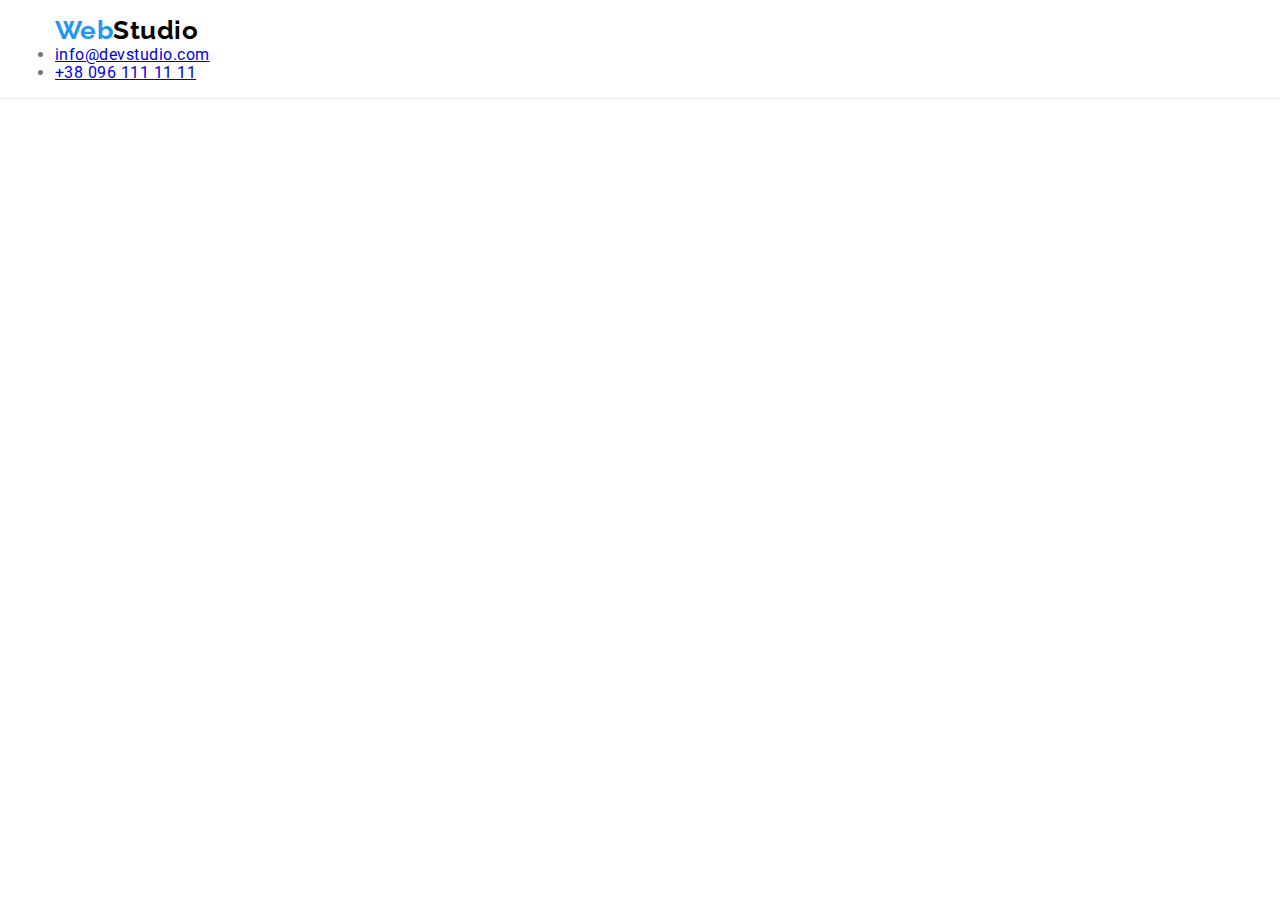
==== portfolio.html @ 5238e7ee "adds mobile menu" ====
<!DOCTYPE html>
<html lang="uk">
  <head>
    <meta charset="UTF-8" />
    <meta http-equiv="X-UA-Compatible" content="IE=edge" />
    <meta name="viewport" content="width=device-width, initial-scale=1.0" />
    <title>WebStudio Portfolio</title>

    <link rel="stylesheet" href="./css/main.min.css" />
  </head>
  <body>
    <header class="page-header">
      <div class="container page-header__container">
        <nav class="navigation">
          <a class="logo logo--primary" href="./index.html ">
            <span class="logo logo--blue">Web</span>Studio</a
          >
          <button type="button" class="menu-open-button" data-menu-open>
            <svg class="menu-open-button__icon-menu" width="40" height="40">
              <use href="./images/icons.svg/symbol-defs.svg#icon-menu"></use>
            </svg>
          </button>
          <!-- <ul class="navigation__list">
            <li class="navigation__item">
              <a class="navigation__link" href="./index.html">Студія</a>
            </li>
            <li class="navigation__item">
              <a class="navigation__link navigation__link--current" href="./portfolio.html"
                >Портфоліо</a
              >
            </li>
            <li class="navigation__item"><a class="navigation__link" href="">Контакти</a></li>
          </ul>
        </nav>
        <ul class="contacts__list">
          <li class="contacts__item">
            <a class="contacts__link" href="mailto:info@devstudio.com">
              <svg width="16" height="12" class="contacts__icon">
                <use href="./images/icons.svg/symbol-defs.svg#icon-envelope"></use>
              </svg>
              info@devstudio.com</a
            >
          </li>
          <li class="contacts__item">
            <a class="contacts__link" href="tel:+380961111111">
              <svg width="10" height="16" class="contacts__icon">
                <use href="./images/icons.svg/symbol-defs.svg#icon-phone"></use>
              </svg>
              +38 096 111 11 11</a
            >
          </li>
        </ul>
      </div> -->
      <div class="mobile-menu" data-menu>
        <div class="mobile-menu__container">
          <button class="mobile-menu__close-button" data-menu-close>
            <svg class="mobile-menu__icon-close" width="40" height="40">
              <use href="./images/icons.svg/symbol-defs.svg#icon-close"></use>
            </svg>
            </button>
            <ul class="mobile-menu__navigation-list">
            <li class="mobile-menu__navigation-item">
              <a class="mobile-menu__navigation-link mobile-menu__navigation-link--current" href="./index.html">Студія</a>
            </li>
            <li class="mobile-menu__navigation-item">
              <a class="mobile-menu__navigation-link mobile-menu__navigation-link" href="./portfolio.html"
                >Портфоліо</a
              >
            </li>
            <li class="mobile-menu__navigation-item"><a class="mobile-menu__navigation-link" href="">Контакти</a></li>
          </ul>
        </nav>
        <ul class="mobile-menu__contacts-list">
          <li class="mobile-menu__contacts-item">
            <a class="mobile-menu__contacts-link" href="mailto:info@devstudio.com">
              info@devstudio.com</a
            >
          </li>
          <li class="mobile-menu__contacts-item">
            <a class="mobile-menu__contacts-link" href="tel:+380961111111">
              +38 096 111 11 11</a
            >
          </li>
        </ul>
        </div>
      </div>
    </header>

    <!-- Main -->

    <main>
      <!-- <section class="section">
        <div class="container">
          <h1 class="title title--visually-hidden">Приклади робiт</h1> -->
      <!-- h1 will be hidden with the help of css -->
      <!-- <ul class="sorter">
            <li class="sorter__item">
              <button type="button" class="sorter__button sorter__button--active">Усі</button>
            </li>
            <li class="sorter__item">
              <button type="button" class="sorter__button">Веб-сайти</button>
            </li>
            <li class="sorter__item">
              <button type="button" class="sorter__button">Додатки</button>
            </li>
            <li class="sorter__item">
              <button type="button" class="sorter__button">Дизайн</button>
            </li>
            <li class="sorter__item">
              <button type="button" class="sorter__button">Маркетинг</button>
            </li>
          </ul>
          <ul class="card-list">
            <li class="card-list__item">
              <a href="" class="card">
                <div class="card__thumb">
                  <img
                    class="card__image"
                    src="./images/portfolio-pics/img-1.jpg"
                    alt="Ноутбук"
                    width="370"
                    height="294"
                  />
                  <div class="card__overlay">
                    <p class="card__overlay-text">
                      Ресурс пропонує комплексні пропозиції з різним рівнем функціоналу та сервісів.
                      Все це дозволить відвідувачу отримати вичерпні відомості про компанію чи
                      приватну особу.
                    </p>
                  </div>
                </div>

                <div class="card__description">
                  <h2 class="card__title">Технокряк</h2>
                  <p class="card__text">Веб-сайт</p>
                </div>
              </a>
            </li>
            <li class="card-list__item">
              <a href="" class="card">
                <div class="card__thumb">
                  <img
                    class="card__image"
                    src="./images/portfolio-pics/img-2.jpg"
                    alt="Баскетбол"
                    width="370"
                    height="294"
                  />
                  <div class="card__overlay">
                    <p class="card__overlay-text">
                      Ресурс пропонує комплексні пропозиції з різним рівнем функціоналу та сервісів.
                      Все це дозволить відвідувачу отримати вичерпні відомості про компанію чи
                      приватну особу.
                    </p>
                  </div>
                </div>

                <div class="card__description">
                  <h2 class="card__title">
                    Постер <span lang="en">New Orlean vs Golden Star</span>
                  </h2>
                  <p class="card__text">Дизайн</p>
                </div>
              </a>
            </li>
            <li class="card-list__item">
              <a href="" class="card">
                <div class="card__thumb">
                  <img
                    class="card__image"
                    src="./images/portfolio-pics/img-3.jpg"
                    alt="Риба"
                    width="370"
                    height="294"
                  />
                  <div class="card__overlay">
                    <p class="card__overlay-text">
                      Ресурс пропонує комплексні пропозиції з різним рівнем функціоналу та сервісів.
                      Все це дозволить відвідувачу отримати вичерпні відомості про компанію чи
                      приватну особу.
                    </p>
                  </div>
                </div>

                <div class="card__description">
                  <h2 class="card__title">Ресторан <span lang="en">Seafood</span></h2>
                  <p class="card__text">Додаток</p>
                </div>
              </a>
            </li>
            <li class="card-list__item">
              <a href="" class="card">
                <div class="card__thumb">
                  <img
                    class="card__image"
                    src="./images/portfolio-pics/img-4.jpg"
                    alt="Навушники"
                    width="370"
                    height="294"
                  />
                  <div class="card__overlay">
                    <p class="card__overlay-text">
                      Ресурс пропонує комплексні пропозиції з різним рівнем функціоналу та сервісів.
                      Все це дозволить відвідувачу отримати вичерпні відомості про компанію чи
                      приватну особу.
                    </p>
                  </div>
                </div>

                <div class="card__description">
                  <h2 class="card__title">Проєкт <span lang="en">Prime</span></h2>
                  <p class="card__text">Маркетинг</p>
                </div>
              </a>
            </li>
            <li class="card-list__item">
              <a href="" class="card">
                <div class="card__thumb">
                  <img
                    class="card__image"
                    src="./images/portfolio-pics/img-5.jpg"
                    alt="Дві коробки"
                    width="370"
                    height="294"
                  />
                  <div class="card__overlay">
                    <p class="card__overlay-text">
                      Ресурс пропонує комплексні пропозиції з різним рівнем функціоналу та сервісів.
                      Все це дозволить відвідувачу отримати вичерпні відомості про компанію чи
                      приватну особу.
                    </p>
                  </div>
                </div>

                <div class="card__description">
                  <h2 class="card__title">Проєкт <span lang="en">Boxes </span></h2>
                  <p class="card__text">Додаток</p>
                </div>
              </a>
            </li>
            <li class="card-list__item">
              <a href="" class="card">
                <div class="card__thumb">
                  <img
                    class="card__image"
                    src="./images/portfolio-pics/img-6.jpg"
                    alt="Монітор iMac"
                    width="370"
                    height="294"
                  />
                  <div class="card__overlay">
                    <p class="card__overlay-text">
                      Ресурс пропонує комплексні пропозиції з різним рівнем функціоналу та сервісів.
                      Все це дозволить відвідувачу отримати вичерпні відомості про компанію чи
                      приватну особу.
                    </p>
                  </div>
                </div>

                <div class="card__description">
                  <h2 class="card__title" lang="en">Inspiration has no Borders</h2>
                  <p class="card__text">Веб-сайт</p>
                </div>
              </a>
            </li>
            <li class="card-list__item">
              <a href="" class="card">
                <div class="card__thumb">
                  <img
                    class="card__image"
                    src="./images/portfolio-pics/img-7.jpg"
                    alt="Журнал"
                    width="370"
                    height="294"
                  />
                  <div class="card__overlay">
                    <p class="card__overlay-text">
                      Ресурс пропонує комплексні пропозиції з різним рівнем функціоналу та сервісів.
                      Все це дозволить відвідувачу отримати вичерпні відомості про компанію чи
                      приватну особу.
                    </p>
                  </div>
                </div>

                <div class="card__description">
                  <h2 class="card__title">Видання <span>Limited Edition</span></h2>
                  <p class="card__text">Дизайн</p>
                </div>
              </a>
            </li>
            <li class="card-list__item">
              <a href="" class="card">
                <div class="card__thumb">
                  <img
                    class="card__image"
                    src="./images/portfolio-pics/img-8.jpg"
                    alt="Бірка"
                    width="370"
                    height="294"
                  />
                  <div class="card__overlay">
                    <p class="card__overlay-text">
                      Ресурс пропонує комплексні пропозиції з різним рівнем функціоналу та сервісів.
                      Все це дозволить відвідувачу отримати вичерпні відомості про компанію чи
                      приватну особу.
                    </p>
                  </div>
                </div>

                <div class="card__description">
                  <h2 class="card__title">Проєкт <span lang="en">LAB</span></h2>
                  <p class="card__text">Маркетинг</p>
                </div>
              </a>
            </li>
            <li class="card-list__item">
              <a href="" class="card">
                <div class="card__thumb">
                  <img
                    class="card__image"
                    src="./images/portfolio-pics/img-9.jpg"
                    alt="Руки на ноутбуці"
                    width="370"
                    height="294"
                  />
                  <div class="card__overlay">
                    <p class="card__overlay-text">
                      Ресурс пропонує комплексні пропозиції з різним рівнем функціоналу та сервісів.
                      Все це дозволить відвідувачу отримати вичерпні відомості про компанію чи
                      приватну особу.
                    </p>
                  </div>
                </div>

                <div class="card__description">
                  <h2 class="card__title" lang="en">Growing Business</h2>
                  <p class="card__text">Додаток</p>
                </div>
              </a>
            </li>
          </ul>
        </div> -->
      <!-- </section> -->
    </main>
    <!-- Footer -->
    <!-- <footer class="page-footer">
      <div class="container page-footer__container">
        <div>
          <a class="logo logo--secondary" href="./index.html"
            ><span class="logo logo--blue">Web</span><span class="logo logo--white">Studio</span></a
          >
          <address class="address">
            <ul class="address__list">
              <li class="address__item">
                <a
                  class="address__map"
                  href="https://goo.gl/maps/hFDBtTGMjcZhoMpHA"
                  target="_blank"
                  rel="noopener noreferrer nofollow"
                >
                  м. Київ, пр-т Лесі Українки, 26</a
                >
              </li>
              <li class="address__item">
                <a class="address__contact" href="mailto:info@devstudio.com">info@devstudio.com</a>
              </li>
              <li class="address__item">
                <a class="address__contact" href="tel:+380991111111">+38 099 111 11 11</a>
              </li>
            </ul>
          </address>
        </div>

        <div class="subscribtion">
          <p class="subscribtion__title">приєднуйтесь</p>
          <ul class="socials">
            <li class="socials__item">
              <a href="" class="socials__link">
                <svg class="socials__icon">
                  <use href="./images/icons.svg/symbol-defs.svg#icon-instagram"></use>
                </svg>
              </a>
            </li>
            <li class="socials__item">
              <a href="" class="socials__link">
                <svg class="socials__icon">
                  <use href="./images/icons.svg/symbol-defs.svg#icon-twitter"></use>
                </svg>
              </a>
            </li>
            <li class="socials__item">
              <a href="" class="socials__link">
                <svg class="socials__icon">
                  <use href="./images/icons.svg/symbol-defs.svg#icon-facebook"></use>
                </svg>
              </a>
            </li>
            <li class="socials__item">
              <a href="" class="socials__link">
                <svg class="socials__icon">
                  <use href="./images/icons.svg/symbol-defs.svg#icon-linkedin"></use>
                </svg>
              </a>
            </li>
          </ul>
        </div>
        <div class="subscribtion subscribtion--right">
          <p class="subscribtion__title">Підпишіться на розсилку</p>
          <form name="follow-us" class="subscribtion__form">
            <label name="email" for="email"></label>
            <input
              type="email"
              name="email"
              placeholder="E-mail"
              class="subscribtion__input"
              id="email"
            />
            <button type="submit" class="subscribtion__btn">
              Підписатися
              <svg class="subscribtion__icon" width="24" height="24">
                <use href="./images/icons.svg/symbol-defs.svg#icon-send"></use>
              </svg>
            </button>
          </form>
        </div>
      </div>
    </footer> -->
  <script src="./js/menu.js"></script>
  </body>
</html>
---- css/main.min.css ----
/*! modern-normalize v1.1.0 | MIT License | https://github.com/sindresorhus/modern-normalize */@import"https://fonts.googleapis.com/css2?family=Raleway:wght@700&family=Roboto:wght@400;500;700;900&display=swap";*,::before,::after{-webkit-box-sizing:border-box;box-sizing:border-box}html{line-height:1.15;-webkit-text-size-adjust:100%;-moz-tab-size:4;-o-tab-size:4;tab-size:4}body{margin:0;font-family:system-ui,-apple-system,"Segoe UI",Roboto,Helvetica,Arial,sans-serif,"Apple Color Emoji","Segoe UI Emoji"}hr{height:0;color:inherit}abbr[title]{-webkit-text-decoration:underline dotted;text-decoration:underline dotted}b,strong{font-weight:bolder}code,kbd,samp,pre{font-family:ui-monospace,SFMono-Regular,Consolas,"Liberation Mono",Menlo,monospace;font-size:1em}small{font-size:80%}sub,sup{font-size:75%;line-height:0;position:relative;vertical-align:baseline}sub{bottom:-0.25em}sup{top:-0.5em}table{text-indent:0;border-color:inherit}button,input,optgroup,select,textarea{font-family:inherit;font-size:100%;line-height:1.15;margin:0}button,select{text-transform:none}button,[type=button],[type=reset],[type=submit]{-webkit-appearance:button}::-moz-focus-inner{border-style:none;padding:0}:-moz-focusring{outline:1px dotted ButtonText}:-moz-ui-invalid{box-shadow:none}legend{padding:0}progress{vertical-align:baseline}::-webkit-inner-spin-button,::-webkit-outer-spin-button{height:auto}[type=search]{-webkit-appearance:textfield;outline-offset:-2px}::-webkit-search-decoration{-webkit-appearance:none}::-webkit-file-upload-button{-webkit-appearance:button;font:inherit}summary{display:list-item}html{-webkit-box-sizing:border-box;box-sizing:border-box}body{background-color:#fff;color:#757575;letter-spacing:.03em;font-family:Roboto,sans-serif}h1,h2,h3,p,ul{margin:0;padding-left:0}.container{padding:0 15px}@media screen and (min-width: 480px){.container{width:480px}}@media screen and (min-width: 768px){.container{width:768px;margin-left:auto;margin-right:auto}}@media screen and (min-width: 1200px){.container{width:1200px}}.title--visually-hidden,.advantages__title--visually-hidden{position:absolute;white-space:nowrap;width:1px;height:1px;overflow:hidden;border:0;padding:0;clip:rect(0 0 0 0);-webkit-clip-path:inset(50%);clip-path:inset(50%);margin:-1px}.card-list,.sorter,.address__list,.clients__list,.socials,.team__list,.specialization__list,.advantages__list{list-style:none}.address__contact,.address__map,.clients__link,.socials__link,.agreement__terms:hover,.agreement__terms:focus,.logo{text-decoration:none}.page-header{background-color:#fff;border-bottom:1px solid #ececec}@media screen and (max-width: calc(768px - 1px)){.page-header{position:relative}}.page-header__container{padding-top:15px;padding-bottom:15px}@media screen and (max-width: calc(768px - 1px)){.menu-open-button{position:absolute;top:10px;right:10px;padding:0;border:none;background-color:rgba(0,0,0,0);line-height:0}.menu-open-button__icon-menu{fill:#212121}}@media screen and (min-width: 768px){.menu-open-button{display:none}}.logo{text-decoration:none;font-family:Raleway,sans-serif;font-weight:700;font-size:26px;line-height:1.19;color:#000}.logo--blue{color:#2196f3}.logo--secondary{display:inline-block;margin-bottom:20px}.logo--white{color:#fff}@media screen and (max-width: calc(768px - 1px)){.mobile-menu{position:fixed;top:0;left:0;width:100%;height:100%;background-color:#fff;opacity:0;visibility:hidden;pointer-events:none;overflow:scroll}.mobile-menu.is-open{opacity:1;visibility:visible;pointer-events:auto}.mobile-menu__container{padding:48px 40px}.mobile-menu__close-button{position:absolute;top:10px;right:10px;padding:0;border:none;background-color:rgba(0,0,0,0);line-height:0}.mobile-menu__icon-close{fill:#212121}.mobile-menu__close-button:hover .mobile-menu__icon-close,.mobile-menu__close-button:focus .mobile-menu__icon-close{fill:#2196f3}.mobile-menu__navigation-list,.mobile-menu__contacts-list,.mobile-menu__socials-list{list-style:none}.mobile-menu__navigation-list{margin-bottom:302px}.mobile-menu__navigation-item:not(:last-child),.mobile-menu__contacts-item:first-child{margin-bottom:32px}.mobile-menu__navigation-link,.mobile-menu__contacts-link,.mobile-menu__socials-link{text-decoration:none;font-family:Roboto,sans-serif;font-weight:500;letter-spacing:.02em}.mobile-menu__navigation-link,.mobile-menu__contacts-link{color:#212121;font-size:40px;line-height:1.18}.mobile-menu__navigation-link--current{color:#2196f3}.mobile-menu__contacts-list{margin-bottom:64px}.mobile-menu__contacts-link--blue,.mobile-menu__socials-link{color:#2196f3}.mobile-menu__contacts-link--grey{font-size:24px;line-height:1.18;color:#757575}.mobile-menu__socials-list{display:-webkit-box;display:-ms-flexbox;display:flex}.mobile-menu__socials-item:not(:last-child){padding-right:10px;border-right:1px solid rgba(33,33,33,.2)}.mobile-menu__socials-item:not(:first-child){padding-left:10px}.mobile-menu__socials-link{font-size:18px;line-height:1.2}}@media screen and (min-width: 768px){.mobile-menu{display:none}}@media screen and (max-width: calc(768px - 1px)){.navigation__list{display:none}}@media screen and (max-width: calc(768px - 1px)){.contacts__list{display:none}}.navigation__link--current{position:relative;padding-bottom:28px;color:#2196f3}.navigation__link--current::after{position:absolute;bottom:-5px;right:0;display:block;content:"";width:100%;height:4px;border-radius:2px;background-color:#2196f3}.hero{display:-webkit-box;display:-ms-flexbox;display:flex;-webkit-box-orient:vertical;-webkit-box-direction:normal;-ms-flex-direction:column;flex-direction:column;-webkit-box-align:center;-ms-flex-align:center;align-items:center;padding-top:200px;padding-bottom:200px;text-align:center}.hero__title{color:#fff;font-weight:900;font-size:44px;line-height:1.36;text-align:center;text-transform:uppercase;min-width:696px}.hero__button{color:#fff;background-color:#2196f3;font-family:inherit;font-weight:700;font-size:16px;line-height:1.88;-webkit-box-shadow:0px 4px 4px rgba(0,0,0,.15);box-shadow:0px 4px 4px rgba(0,0,0,.15);min-width:216px;box-shadow:0px 4px 4px rgba(0,0,0,.15);border:0;border-radius:4px;padding:10px 32px;text-align:center;margin-top:30px;-webkit-transition:background-color 250ms cubic-bezier(0.4, 0, 0.2, 1);transition:background-color 250ms cubic-bezier(0.4, 0, 0.2, 1)}.hero__button:hover,.hero__button:focus{background-color:#188ce8}.overlay{max-width:1600px;margin-left:auto;margin-right:auto;background-image:-webkit-gradient(linear, left top, right top, from(rgba(47, 48, 58, 0.4)), to(rgba(47, 48, 58, 0.4))),url(../images/hero.jpg);background-image:linear-gradient(to right, rgba(47, 48, 58, 0.4), rgba(47, 48, 58, 0.4)),url(../images/hero.jpg);background-color:#c4c4c4;background-size:cover;background-repeat:no-repeat}.backdrop{position:fixed;top:0;bottom:0;right:0;left:0;background-color:rgba(0,0,0,.2);opacity:1;-webkit-transition:opacity 250ms cubic-bezier(0.4, 0, 0.2, 1);transition:opacity 250ms cubic-bezier(0.4, 0, 0.2, 1)}.is-hidden{opacity:0;pointer-events:none;visibility:hidden}.modal{position:absolute;top:50%;left:50%;-webkit-transform:translate(-50%, -50%) scale(1);transform:translate(-50%, -50%) scale(1);-webkit-transition:-webkit-transform 250ms cubic-bezier(0.4, 0, 0.2, 1) 100ms;transition:-webkit-transform 250ms cubic-bezier(0.4, 0, 0.2, 1) 100ms;transition:transform 250ms cubic-bezier(0.4, 0, 0.2, 1) 100ms;transition:transform 250ms cubic-bezier(0.4, 0, 0.2, 1) 100ms, -webkit-transform 250ms cubic-bezier(0.4, 0, 0.2, 1) 100ms;padding:40px;width:528px;background-color:#fff}.backdrop--is-hidden .modal{-webkit-transform:translate(-50%, 50%) scale(1.2);transform:translate(-50%, 50%) scale(1.2)}.modal__title{margin-bottom:12px;font-weight:700;font-size:20px;line-height:1.15;text-align:center;color:#212121}.form__input,.form__textarea,.form__label{display:block}.form__label{margin-bottom:4px;font-weight:400;font-size:12px;line-height:1.17;letter-spacing:.01em}.form__field{position:relative;margin-bottom:10px}.form__input{padding-left:42px;width:100%;border:1px solid rgba(33,33,33,.2);border-radius:4px;height:44px;-webkit-transition:border 250ms cubic-bezier(0.4, 0, 0.2, 1);transition:border 250ms cubic-bezier(0.4, 0, 0.2, 1)}.form__input:focus,.form__input:hover{border:1px solid #2196f3;outline:none}.form__icon{position:absolute;top:50%;left:12px;-webkit-transform:translateY(-50%);transform:translateY(-50%);-webkit-transition:fill 250ms cubic-bezier(0.4, 0, 0.2, 1);transition:fill 250ms cubic-bezier(0.4, 0, 0.2, 1)}.form__input:focus+.form__icon,.form__input:hover+.form__icon{fill:#2196f3}.form__textarea{width:100%;height:120px;padding:12px 16px;margin-bottom:20px;margin-top:4px;border:1px solid rgba(33,33,33,.2);border-radius:4px;resize:none}.form__textarea::-webkit-input-placeholder{font-weight:400;font-size:12px;line-height:1.17;letter-spacing:.01em;color:rgba(117,117,117,.5);-webkit-transition:border 250ms cubic-bezier(0.4, 0, 0.2, 1);transition:border 250ms cubic-bezier(0.4, 0, 0.2, 1)}.form__textarea::-moz-placeholder{font-weight:400;font-size:12px;line-height:1.17;letter-spacing:.01em;color:rgba(117,117,117,.5);-moz-transition:border 250ms cubic-bezier(0.4, 0, 0.2, 1);transition:border 250ms cubic-bezier(0.4, 0, 0.2, 1)}.form__textarea:-ms-input-placeholder{font-weight:400;font-size:12px;line-height:1.17;letter-spacing:.01em;color:rgba(117,117,117,.5);-ms-transition:border 250ms cubic-bezier(0.4, 0, 0.2, 1);transition:border 250ms cubic-bezier(0.4, 0, 0.2, 1)}.form__textarea::-ms-input-placeholder{font-weight:400;font-size:12px;line-height:1.17;letter-spacing:.01em;color:rgba(117,117,117,.5);-ms-transition:border 250ms cubic-bezier(0.4, 0, 0.2, 1);transition:border 250ms cubic-bezier(0.4, 0, 0.2, 1)}.form__textarea::placeholder{font-weight:400;font-size:12px;line-height:1.17;letter-spacing:.01em;color:rgba(117,117,117,.5);-webkit-transition:border 250ms cubic-bezier(0.4, 0, 0.2, 1);transition:border 250ms cubic-bezier(0.4, 0, 0.2, 1)}.form__textarea:hover{border:1px solid #2196f3}.form__textarea:focus{border:1px solid #2196f3;outline:none}.form__btn{display:block;margin-right:auto;margin-left:auto;padding:10px 52px;background-color:#2196f3;border:none;-webkit-box-shadow:0px 4px 4px rgba(0,0,0,.15);box-shadow:0px 4px 4px rgba(0,0,0,.15);border-radius:4px;color:#fff;font-weight:700;font-size:16px;line-height:1.88;letter-spacing:.06em;cursor:pointer;-webkit-transition:background-color 250ms cubic-bezier(0.4, 0, 0.2, 1);transition:background-color 250ms cubic-bezier(0.4, 0, 0.2, 1)}.form__btn:hover{background-color:#188ce8}.form__btn:focus{background-color:#188ce8;text-decoration:none}.agreement{position:relative;padding-left:37px}.agreement__label{display:block;margin-bottom:30px;font-weight:400;font-size:14px;line-height:1.71;letter-spacing:.03em}.agreement__label:hover,.agreement__label:focus{text-decoration:none}.agreement__checkbox{-webkit-appearance:none;-moz-appearance:none;appearance:none}.agreement__icon-check,.agreement__icon-empty{position:absolute;left:14px;top:50%;-webkit-transform:translateY(-50%);transform:translateY(-50%);-webkit-transition:opacity 250ms cubic-bezier(0.4, 0, 0.2, 1),fill 250ms cubic-bezier(0.4, 0, 0.2, 1);transition:opacity 250ms cubic-bezier(0.4, 0, 0.2, 1),fill 250ms cubic-bezier(0.4, 0, 0.2, 1)}.agreement__icon-empty{fill:#000}.agreement__icon-check{opacity:0}.agreement__checkbox:checked+.agreement__icon-check{opacity:1}.agreement__checkbox:checked~.agreement__icon-empty{opacity:0}.agreement__checkbox:focus~.agreement__icon-empty{fill:#2196f3}.agreement__checkbox:checked~.agreement__icon-empty{fill:#2196f3}.agreement__terms{color:#2196f3}.close-btn{position:absolute;top:8px;right:8px;padding:0;display:-webkit-box;display:-ms-flexbox;display:flex;-webkit-box-align:center;-ms-flex-align:center;align-items:center;-webkit-box-pack:center;-ms-flex-pack:center;justify-content:center;cursor:pointer;width:30px;height:30px;border-radius:50%;background:#fff;border:1px solid rgba(0,0,0,.1)}.close-btn__icon{-webkit-transition:fill 250ms cubic-bezier(0.4, 0, 0.2, 1);transition:fill 250ms cubic-bezier(0.4, 0, 0.2, 1)}.close-btn:hover .close-btn__icon,.close-btn:focus .close-btn__icon{fill:#2196f3}.advantages__list{display:-webkit-box;display:-ms-flexbox;display:flex;margin-left:calc(-1 * 30px)}.advantages__item{margin-left:30px;-ms-flex-preferred-size:calc(100% / 4 - 30px);flex-basis:calc(100% / 4 - 30px)}.advantages__item::before{content:"";display:block;height:120px;border-radius:4px;background-color:#f5f4fa;background-repeat:no-repeat;background-position:center}.advantages__subtitle{margin-top:30px;margin-bottom:10px;font-size:14px;line-height:1.42;text-transform:uppercase;color:#212121}.advantages__text{font-style:normal;font-size:14px;line-height:1.71}.icon-antenna::before{background-image:url(../images/icons/antenna.svg)}.icon-clock:before{background-image:url(../images/icons/clock.svg)}.icon-diagram:before{background-image:url(../images/icons/diagram.svg)}.icon-astronaut:before{background-image:url(../images/icons/astronaut.svg)}.specialization{padding-top:0}.specialization__title{margin-bottom:50px;font-size:36px;line-height:1.17;color:#212121;text-align:center}.specialization__list{display:-webkit-box;display:-ms-flexbox;display:flex;margin-left:calc(-1 * 30px)}.specialization__item{margin-left:30px;-ms-flex-preferred-size:calc(100% / 3 - 30px);flex-basis:calc(100% / 3 - 30px)}.specialization__thumb{position:relative}.specialization__image{display:block}.specialization__description{position:absolute;bottom:0;right:0;left:0;width:100%;padding-top:27px;padding-bottom:27px;font-weight:700;font-size:14px;text-align:center;text-transform:uppercase;background-color:rgba(47,48,58,.8);color:#fff}.team{background-color:#f5f4fa}.team__title{margin-bottom:50px;font-size:36px;line-height:1.17;text-align:center;color:#212121}.team__list{display:-webkit-box;display:-ms-flexbox;display:flex;margin-left:calc(-1 * 30px)}.member-card{margin-left:30px;-ms-flex-preferred-size:calc(100% / 4 - 30px);flex-basis:calc(100% / 4 - 30px);background-color:#fff;-webkit-box-shadow:0px 1px 3px rgba(0,0,0,.12),0px 1px 1px rgba(0,0,0,.14),0px 2px 1px rgba(0,0,0,.2);box-shadow:0px 1px 3px rgba(0,0,0,.12),0px 1px 1px rgba(0,0,0,.14),0px 2px 1px rgba(0,0,0,.2);border-radius:0px 0px 4px 4px}.member-card__info{padding-top:30px;padding-bottom:30px;padding-left:32px;padding-right:32px}.member-card__name{margin-bottom:10px;font-weight:500;font-size:16px;line-height:1.19;text-align:center;color:#212121}.member-card__position{margin-bottom:16px;font-size:16px;line-height:1.19;text-align:center;margin-bottom:16px}.socials{display:-webkit-box;display:-ms-flexbox;display:flex;margin:0;padding:0}.socials__item:not(:last-child){margin-right:10px}.socials__link{display:-webkit-box;display:-ms-flexbox;display:flex;-webkit-box-pack:center;-ms-flex-pack:center;justify-content:center;-webkit-box-align:center;-ms-flex-align:center;align-items:center;width:44px;height:44px;border-radius:50%;background:rgba(255,255,255,.1);-webkit-transition:background-color 250ms cubic-bezier(0.4, 0, 0.2, 1);transition:background-color 250ms cubic-bezier(0.4, 0, 0.2, 1)}.socials__link:hover,.socials__link:focus{background-color:#2196f3}.socials__icon{width:20px;height:20px;fill:#fff;-webkit-transition:fill 250ms cubic-bezier(0.4, 0, 0.2, 1);transition:fill 250ms cubic-bezier(0.4, 0, 0.2, 1)}.socials__link:hover .socials__icon,.socials__link:focus .socials__icon{fill:#fff}.socials__link--white{background-color:#fff}.socials__icon--grey{fill:#afb1b8}.clients__title{margin-bottom:50px;font-size:36px;line-height:1.17;text-align:center;color:#212121}.clients__list{display:-webkit-box;display:-ms-flexbox;display:flex;gap:30px}.clients__item{-ms-flex-preferred-size:calc((100% - 150px)/6);flex-basis:calc((100% - 150px)/6)}.clients__link{display:-webkit-box;display:-ms-flexbox;display:flex;-webkit-box-pack:center;-ms-flex-pack:center;justify-content:center;-webkit-box-align:center;-ms-flex-align:center;align-items:center;height:92px;border:1px solid #afb1b8;border-radius:4px;cursor:pointer;-webkit-transition:border 250ms cubic-bezier(0.4, 0, 0.2, 1);transition:border 250ms cubic-bezier(0.4, 0, 0.2, 1)}.clients__link:hover,.clients__link:focus{border:1px solid #2196f3}.clients__logo{width:106px;height:60px;fill:#afb1b8;-webkit-transition:fill 250ms cubic-bezier(0.4, 0, 0.2, 1);transition:fill 250ms cubic-bezier(0.4, 0, 0.2, 1)}.clients__link:hover .clients__logo,.clients__link:focus .clients__logo{fill:#2196f3}.page-footer{padding-top:60px;padding-bottom:60px;background-color:#2f303a}.page-footer__container{display:-webkit-box;display:-ms-flexbox;display:flex;-webkit-box-align:baseline;-ms-flex-align:baseline;align-items:baseline}.address__list{font-style:normal;font-family:Roboto,sans-serif}.address__item:not(:last-child){margin-bottom:9px}.address__map{display:inline-block;font-size:14px;line-height:1.71;color:#fff;-webkit-transition:color 250ms cubic-bezier(0.4, 0, 0.2, 1);transition:color 250ms cubic-bezier(0.4, 0, 0.2, 1)}.address__map:hover,.address__map:focus{color:#2196f3}.address__contact{font-size:14px;line-height:1.71;color:rgba(255,255,255,.6);-webkit-transition:color 250ms cubic-bezier(0.4, 0, 0.2, 1);transition:color 250ms cubic-bezier(0.4, 0, 0.2, 1)}.address__contact:hover,.address__contact:focus{color:#2196f3}.subscribtion{margin-left:70px}.subscribtion--right{margin-left:auto}.subscribtion__title{font-weight:700;font-size:14px;line-height:1.14;text-transform:uppercase;color:#fff;margin-bottom:20px}.subscribtion__form{display:-webkit-box;display:-ms-flexbox;display:flex}.subscribtion__input{margin-right:12px;width:358px;height:50px;padding-left:16px;background-color:rgba(0,0,0,0);border:1px solid rgba(255,255,255,.3);border-radius:4px;color:#fff}.subscribtion__input::-webkit-input-placeholder{font-weight:400;font-size:16px;line-height:1.25;letter-spacing:.03em;color:rgba(255,255,255,.6)}.subscribtion__input::-moz-placeholder{font-weight:400;font-size:16px;line-height:1.25;letter-spacing:.03em;color:rgba(255,255,255,.6)}.subscribtion__input:-ms-input-placeholder{font-weight:400;font-size:16px;line-height:1.25;letter-spacing:.03em;color:rgba(255,255,255,.6)}.subscribtion__input::-ms-input-placeholder{font-weight:400;font-size:16px;line-height:1.25;letter-spacing:.03em;color:rgba(255,255,255,.6)}.subscribtion__input::placeholder{font-weight:400;font-size:16px;line-height:1.25;letter-spacing:.03em;color:rgba(255,255,255,.6)}.subscribtion__btn{display:-webkit-box;display:-ms-flexbox;display:flex;-webkit-box-align:center;-ms-flex-align:center;align-items:center;padding:10px 28px;font-weight:700;font-size:16px;line-height:1.88;color:#fff;background-color:#2196f3;border-radius:4px;-webkit-box-shadow:0px 4px 4px rgba(0,0,0,.15);box-shadow:0px 4px 4px rgba(0,0,0,.15);border:none;cursor:pointer;-webkit-transition:background-color 250ms cubic-bezier(0.4, 0, 0.2, 1);transition:background-color 250ms cubic-bezier(0.4, 0, 0.2, 1)}.subscribtion__btn:focus,.subscribtion__btn:hover{background-color:#188ce8}.subscribtion__icon{margin-left:10px;fill:#fff}.sorter{display:-webkit-box;display:-ms-flexbox;display:flex;-webkit-box-pack:center;-ms-flex-pack:center;justify-content:center;margin-left:auto;margin-right:auto;margin-bottom:34px;padding-left:0}.sorter__item:not(:last-child){margin-right:8px}.sorter__button{font-weight:500;font-size:16px;line-height:1.63;background:#f5f4fa;padding:6px 22px;border-radius:4px;text-align:center;border:none;cursor:pointer;-webkit-transition:color 250ms cubic-bezier(0.4, 0, 0.2, 1),background-color 250ms cubic-bezier(0.4, 0, 0.2, 1),-webkit-box-shadow 250ms cubic-bezier(0.4, 0, 0.2, 1);transition:color 250ms cubic-bezier(0.4, 0, 0.2, 1),background-color 250ms cubic-bezier(0.4, 0, 0.2, 1),-webkit-box-shadow 250ms cubic-bezier(0.4, 0, 0.2, 1);transition:color 250ms cubic-bezier(0.4, 0, 0.2, 1),background-color 250ms cubic-bezier(0.4, 0, 0.2, 1),box-shadow 250ms cubic-bezier(0.4, 0, 0.2, 1);transition:color 250ms cubic-bezier(0.4, 0, 0.2, 1),background-color 250ms cubic-bezier(0.4, 0, 0.2, 1),box-shadow 250ms cubic-bezier(0.4, 0, 0.2, 1),-webkit-box-shadow 250ms cubic-bezier(0.4, 0, 0.2, 1)}.sorter__button:hover,.sorter__button:focus{color:#fff;background-color:#2196f3;-webkit-box-shadow:0px 3px 1px rgba(0,0,0,.1),0px 1px 2px rgba(0,0,0,.08),0px 2px 2px rgba(0,0,0,.12);box-shadow:0px 3px 1px rgba(0,0,0,.1),0px 1px 2px rgba(0,0,0,.08),0px 2px 2px rgba(0,0,0,.12)}.sorter__button--active{color:#fff;background-color:#2196f3;-webkit-box-shadow:0px 3px 1px rgba(0,0,0,.1),0px 1px 2px rgba(0,0,0,.08),0px 2px 2px rgba(0,0,0,.12);box-shadow:0px 3px 1px rgba(0,0,0,.1),0px 1px 2px rgba(0,0,0,.08),0px 2px 2px rgba(0,0,0,.12)}.card-list{padding-left:0;display:-webkit-box;display:-ms-flexbox;display:flex;-ms-flex-wrap:wrap;flex-wrap:wrap;margin-top:calc(-1 * 30px);margin-left:calc(-1 * 30px)}.card-list__item{margin-top:30px;margin-left:30px;-ms-flex-preferred-size:calc(100% / 3 - 30px);flex-basis:calc(100% / 3 - 30px)}.card{display:block;text-decoration:none;-webkit-transition:-webkit-box-shadow 250ms cubic-bezier(0.4, 0, 0.2, 1);transition:-webkit-box-shadow 250ms cubic-bezier(0.4, 0, 0.2, 1);transition:box-shadow 250ms cubic-bezier(0.4, 0, 0.2, 1);transition:box-shadow 250ms cubic-bezier(0.4, 0, 0.2, 1), -webkit-box-shadow 250ms cubic-bezier(0.4, 0, 0.2, 1);overflow:hidden}.card:hover,.card:focus{-webkit-box-shadow:0px 1px 1px rgba(0,0,0,.12),0px 4px 4px rgba(0,0,0,.06),1px 4px 6px rgba(0,0,0,.16);box-shadow:0px 1px 1px rgba(0,0,0,.12),0px 4px 4px rgba(0,0,0,.06),1px 4px 6px rgba(0,0,0,.16)}.card__thumb{position:relative;display:block;width:100%;overflow:hidden}.card__image{display:block;max-width:100%}.card__description{padding:20px 24px;border-bottom:1px solid #eee;border-left:1px solid #eee;border-right:1px solid #eee}.card__title{margin-bottom:4px;color:#212121;font-size:18px;line-height:2;letter-spacing:.06em}.card__text{color:#757575;font-size:16px;line-height:1.88}.card__overlay{position:absolute;top:100%;left:0;display:block;width:100%;height:100%;padding:63px 24px;background-color:rgba(33,150,243,.9);-webkit-transition:-webkit-transform 250ms cubic-bezier(0.4, 0, 0.2, 1);transition:-webkit-transform 250ms cubic-bezier(0.4, 0, 0.2, 1);transition:transform 250ms cubic-bezier(0.4, 0, 0.2, 1);transition:transform 250ms cubic-bezier(0.4, 0, 0.2, 1), -webkit-transform 250ms cubic-bezier(0.4, 0, 0.2, 1)}.card:hover .card__overlay,.card:focus .card__overlay{-webkit-transform:translateY(-100%);transform:translateY(-100%)}.card__overlay-text{font-size:18px;line-height:1.56;color:#fff}/*# sourceMappingURL=main.min.css.map */
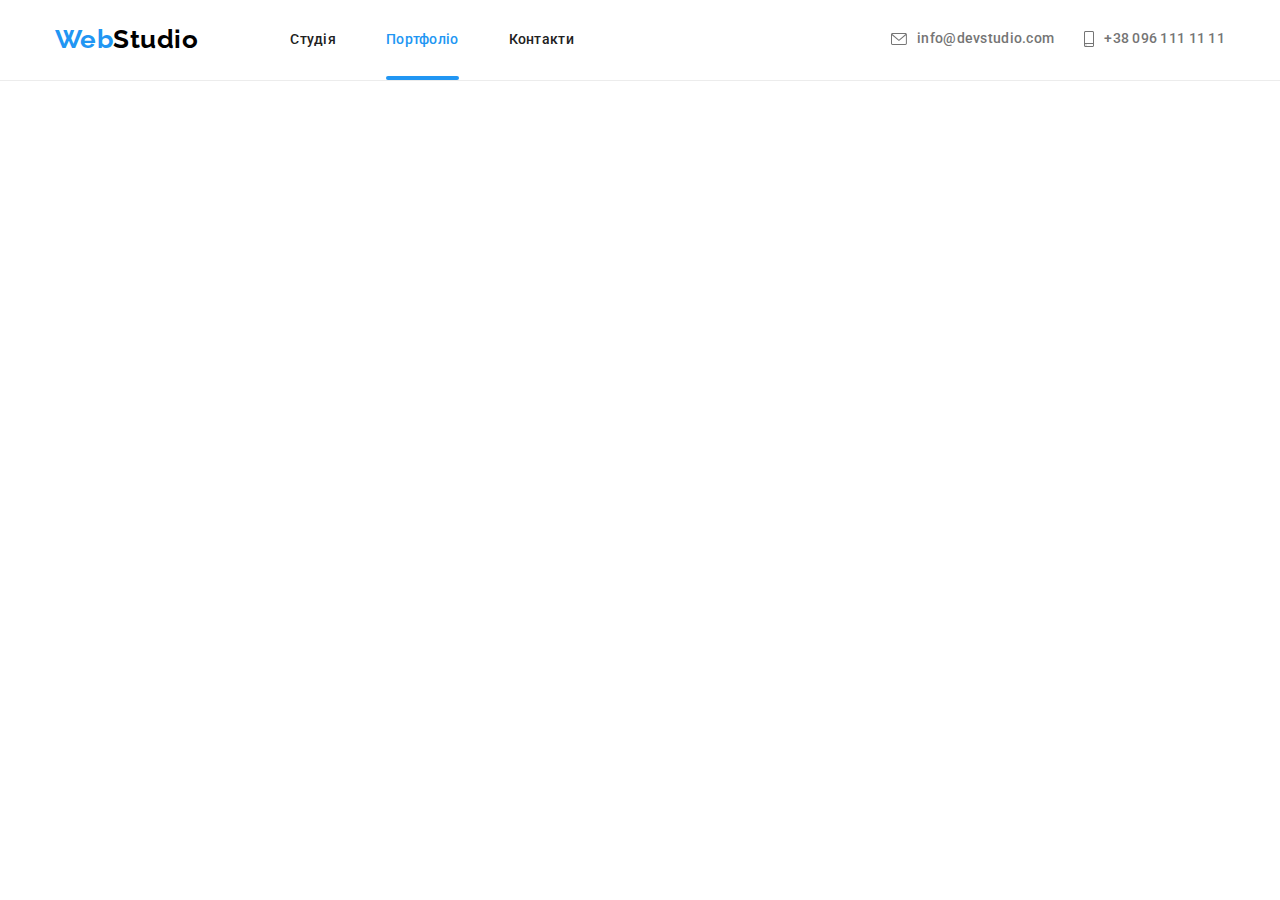
==== commit 30dbe770: "adds page-header" ====
--- a/portfolio.html
+++ b/portfolio.html
@@ -20,22 +20,20 @@
               <use href="./images/icons.svg/symbol-defs.svg#icon-menu"></use>
             </svg>
           </button>
-          <!-- <ul class="navigation__list">
+          <ul class="navigation__list">
             <li class="navigation__item">
               <a class="navigation__link" href="./index.html">Студія</a>
             </li>
             <li class="navigation__item">
-              <a class="navigation__link navigation__link--current" href="./portfolio.html"
-                >Портфоліо</a
-              >
-            </li>
-            <li class="navigation__item"><a class="navigation__link" href="">Контакти</a></li>
+              <a class="navigation__link  navigation__link--current" href="./portfolio.html">Портфоліо</a>
+            </li>
+            <li class="navigation__item"><a class="link navigation__link" href="">Контакти</a></li>
           </ul>
         </nav>
         <ul class="contacts__list">
           <li class="contacts__item">
             <a class="contacts__link" href="mailto:info@devstudio.com">
-              <svg width="16" height="12" class="contacts__icon">
+              <svg width="12" height="10" class="contacts__icon contacts__icon--first">
                 <use href="./images/icons.svg/symbol-defs.svg#icon-envelope"></use>
               </svg>
               info@devstudio.com</a
@@ -43,14 +41,14 @@
           </li>
           <li class="contacts__item">
             <a class="contacts__link" href="tel:+380961111111">
-              <svg width="10" height="16" class="contacts__icon">
+              <svg width="10" height="12" class="contacts__icon contacts__icon--second">
                 <use href="./images/icons.svg/symbol-defs.svg#icon-phone"></use>
               </svg>
               +38 096 111 11 11</a
             >
           </li>
         </ul>
-      </div> -->
+      </div>
       <div class="mobile-menu" data-menu>
         <div class="mobile-menu__container">
           <button class="mobile-menu__close-button" data-menu-close>
@@ -60,10 +58,10 @@
             </button>
             <ul class="mobile-menu__navigation-list">
             <li class="mobile-menu__navigation-item">
-              <a class="mobile-menu__navigation-link mobile-menu__navigation-link--current" href="./index.html">Студія</a>
+              <a class="mobile-menu__navigation-link" href="./index.html">Студія</a>
             </li>
             <li class="mobile-menu__navigation-item">
-              <a class="mobile-menu__navigation-link mobile-menu__navigation-link" href="./portfolio.html"
+              <a class="mobile-menu__navigation-link mobile-menu__navigation-link--current" href="./portfolio.html"
                 >Портфоліо</a
               >
             </li>
@@ -71,16 +69,25 @@
           </ul>
         </nav>
         <ul class="mobile-menu__contacts-list">
+           <li class="mobile-menu__contacts-item">
+            <a class="mobile-menu__contacts-link mobile-menu__contacts-link--blue" href="tel:+380961111111">
+              +38 096 111 11 11</a
+            >
+          </li>
           <li class="mobile-menu__contacts-item">
-            <a class="mobile-menu__contacts-link" href="mailto:info@devstudio.com">
+            <a class="mobile-menu__contacts-link mobile-menu__contacts-link--grey" href="mailto:info@devstudio.com">
               info@devstudio.com</a
             >
           </li>
-          <li class="mobile-menu__contacts-item">
-            <a class="mobile-menu__contacts-link" href="tel:+380961111111">
-              +38 096 111 11 11</a
-            >
-          </li>
+         
+        </ul>
+
+        <ul class="mobile-menu__socials-list">
+          <li class="mobile-menu__socials-item"><a class="mobile-menu__socials-link" href="" >Instagram</a></li>
+          <li class="mobile-menu__socials-item"><a class="mobile-menu__socials-link" href="" >Twitter</a></li>
+          <li class="mobile-menu__socials-item"><a class="mobile-menu__socials-link" href="" >Facebook</a></li>
+          <li class="mobile-menu__socials-item"><a class="mobile-menu__socials-link" href="" >LinkedIn</a></li>
+
         </ul>
         </div>
       </div>
--- a/css/main.min.css
+++ b/css/main.min.css
@@ -1 +1 @@
-/*! modern-normalize v1.1.0 | MIT License | https://github.com/sindresorhus/modern-normalize */@import"https://fonts.googleapis.com/css2?family=Raleway:wght@700&family=Roboto:wght@400;500;700;900&display=swap";*,::before,::after{-webkit-box-sizing:border-box;box-sizing:border-box}html{line-height:1.15;-webkit-text-size-adjust:100%;-moz-tab-size:4;-o-tab-size:4;tab-size:4}body{margin:0;font-family:system-ui,-apple-system,"Segoe UI",Roboto,Helvetica,Arial,sans-serif,"Apple Color Emoji","Segoe UI Emoji"}hr{height:0;color:inherit}abbr[title]{-webkit-text-decoration:underline dotted;text-decoration:underline dotted}b,strong{font-weight:bolder}code,kbd,samp,pre{font-family:ui-monospace,SFMono-Regular,Consolas,"Liberation Mono",Menlo,monospace;font-size:1em}small{font-size:80%}sub,sup{font-size:75%;line-height:0;position:relative;vertical-align:baseline}sub{bottom:-0.25em}sup{top:-0.5em}table{text-indent:0;border-color:inherit}button,input,optgroup,select,textarea{font-family:inherit;font-size:100%;line-height:1.15;margin:0}button,select{text-transform:none}button,[type=button],[type=reset],[type=submit]{-webkit-appearance:button}::-moz-focus-inner{border-style:none;padding:0}:-moz-focusring{outline:1px dotted ButtonText}:-moz-ui-invalid{box-shadow:none}legend{padding:0}progress{vertical-align:baseline}::-webkit-inner-spin-button,::-webkit-outer-spin-button{height:auto}[type=search]{-webkit-appearance:textfield;outline-offset:-2px}::-webkit-search-decoration{-webkit-appearance:none}::-webkit-file-upload-button{-webkit-appearance:button;font:inherit}summary{display:list-item}html{-webkit-box-sizing:border-box;box-sizing:border-box}body{background-color:#fff;color:#757575;letter-spacing:.03em;font-family:Roboto,sans-serif}h1,h2,h3,p,ul{margin:0;padding-left:0}.container{padding:0 15px}@media screen and (min-width: 480px){.container{width:480px}}@media screen and (min-width: 768px){.container{width:768px;margin-left:auto;margin-right:auto}}@media screen and (min-width: 1200px){.container{width:1200px}}.title--visually-hidden,.advantages__title--visually-hidden{position:absolute;white-space:nowrap;width:1px;height:1px;overflow:hidden;border:0;padding:0;clip:rect(0 0 0 0);-webkit-clip-path:inset(50%);clip-path:inset(50%);margin:-1px}.card-list,.sorter,.address__list,.clients__list,.socials,.team__list,.specialization__list,.advantages__list{list-style:none}.address__contact,.address__map,.clients__link,.socials__link,.agreement__terms:hover,.agreement__terms:focus,.logo{text-decoration:none}.page-header{background-color:#fff;border-bottom:1px solid #ececec}@media screen and (max-width: calc(768px - 1px)){.page-header{position:relative}}.page-header__container{padding-top:15px;padding-bottom:15px}@media screen and (max-width: calc(768px - 1px)){.menu-open-button{position:absolute;top:10px;right:10px;padding:0;border:none;background-color:rgba(0,0,0,0);line-height:0}.menu-open-button__icon-menu{fill:#212121}}@media screen and (min-width: 768px){.menu-open-button{display:none}}.logo{text-decoration:none;font-family:Raleway,sans-serif;font-weight:700;font-size:26px;line-height:1.19;color:#000}.logo--blue{color:#2196f3}.logo--secondary{display:inline-block;margin-bottom:20px}.logo--white{color:#fff}@media screen and (max-width: calc(768px - 1px)){.mobile-menu{position:fixed;top:0;left:0;width:100%;height:100%;background-color:#fff;opacity:0;visibility:hidden;pointer-events:none;overflow:scroll}.mobile-menu.is-open{opacity:1;visibility:visible;pointer-events:auto}.mobile-menu__container{padding:48px 40px}.mobile-menu__close-button{position:absolute;top:10px;right:10px;padding:0;border:none;background-color:rgba(0,0,0,0);line-height:0}.mobile-menu__icon-close{fill:#212121}.mobile-menu__close-button:hover .mobile-menu__icon-close,.mobile-menu__close-button:focus .mobile-menu__icon-close{fill:#2196f3}.mobile-menu__navigation-list,.mobile-menu__contacts-list,.mobile-menu__socials-list{list-style:none}.mobile-menu__navigation-list{margin-bottom:302px}.mobile-menu__navigation-item:not(:last-child),.mobile-menu__contacts-item:first-child{margin-bottom:32px}.mobile-menu__navigation-link,.mobile-menu__contacts-link,.mobile-menu__socials-link{text-decoration:none;font-family:Roboto,sans-serif;font-weight:500;letter-spacing:.02em}.mobile-menu__navigation-link,.mobile-menu__contacts-link{color:#212121;font-size:40px;line-height:1.18}.mobile-menu__navigation-link--current{color:#2196f3}.mobile-menu__contacts-list{margin-bottom:64px}.mobile-menu__contacts-link--blue,.mobile-menu__socials-link{color:#2196f3}.mobile-menu__contacts-link--grey{font-size:24px;line-height:1.18;color:#757575}.mobile-menu__socials-list{display:-webkit-box;display:-ms-flexbox;display:flex}.mobile-menu__socials-item:not(:last-child){padding-right:10px;border-right:1px solid rgba(33,33,33,.2)}.mobile-menu__socials-item:not(:first-child){padding-left:10px}.mobile-menu__socials-link{font-size:18px;line-height:1.2}}@media screen and (min-width: 768px){.mobile-menu{display:none}}@media screen and (max-width: calc(768px - 1px)){.navigation__list{display:none}}@media screen and (max-width: calc(768px - 1px)){.contacts__list{display:none}}.navigation__link--current{position:relative;padding-bottom:28px;color:#2196f3}.navigation__link--current::after{position:absolute;bottom:-5px;right:0;display:block;content:"";width:100%;height:4px;border-radius:2px;background-color:#2196f3}.hero{display:-webkit-box;display:-ms-flexbox;display:flex;-webkit-box-orient:vertical;-webkit-box-direction:normal;-ms-flex-direction:column;flex-direction:column;-webkit-box-align:center;-ms-flex-align:center;align-items:center;padding-top:200px;padding-bottom:200px;text-align:center}.hero__title{color:#fff;font-weight:900;font-size:44px;line-height:1.36;text-align:center;text-transform:uppercase;min-width:696px}.hero__button{color:#fff;background-color:#2196f3;font-family:inherit;font-weight:700;font-size:16px;line-height:1.88;-webkit-box-shadow:0px 4px 4px rgba(0,0,0,.15);box-shadow:0px 4px 4px rgba(0,0,0,.15);min-width:216px;box-shadow:0px 4px 4px rgba(0,0,0,.15);border:0;border-radius:4px;padding:10px 32px;text-align:center;margin-top:30px;-webkit-transition:background-color 250ms cubic-bezier(0.4, 0, 0.2, 1);transition:background-color 250ms cubic-bezier(0.4, 0, 0.2, 1)}.hero__button:hover,.hero__button:focus{background-color:#188ce8}.overlay{max-width:1600px;margin-left:auto;margin-right:auto;background-image:-webkit-gradient(linear, left top, right top, from(rgba(47, 48, 58, 0.4)), to(rgba(47, 48, 58, 0.4))),url(../images/hero.jpg);background-image:linear-gradient(to right, rgba(47, 48, 58, 0.4), rgba(47, 48, 58, 0.4)),url(../images/hero.jpg);background-color:#c4c4c4;background-size:cover;background-repeat:no-repeat}.backdrop{position:fixed;top:0;bottom:0;right:0;left:0;background-color:rgba(0,0,0,.2);opacity:1;-webkit-transition:opacity 250ms cubic-bezier(0.4, 0, 0.2, 1);transition:opacity 250ms cubic-bezier(0.4, 0, 0.2, 1)}.is-hidden{opacity:0;pointer-events:none;visibility:hidden}.modal{position:absolute;top:50%;left:50%;-webkit-transform:translate(-50%, -50%) scale(1);transform:translate(-50%, -50%) scale(1);-webkit-transition:-webkit-transform 250ms cubic-bezier(0.4, 0, 0.2, 1) 100ms;transition:-webkit-transform 250ms cubic-bezier(0.4, 0, 0.2, 1) 100ms;transition:transform 250ms cubic-bezier(0.4, 0, 0.2, 1) 100ms;transition:transform 250ms cubic-bezier(0.4, 0, 0.2, 1) 100ms, -webkit-transform 250ms cubic-bezier(0.4, 0, 0.2, 1) 100ms;padding:40px;width:528px;background-color:#fff}.backdrop--is-hidden .modal{-webkit-transform:translate(-50%, 50%) scale(1.2);transform:translate(-50%, 50%) scale(1.2)}.modal__title{margin-bottom:12px;font-weight:700;font-size:20px;line-height:1.15;text-align:center;color:#212121}.form__input,.form__textarea,.form__label{display:block}.form__label{margin-bottom:4px;font-weight:400;font-size:12px;line-height:1.17;letter-spacing:.01em}.form__field{position:relative;margin-bottom:10px}.form__input{padding-left:42px;width:100%;border:1px solid rgba(33,33,33,.2);border-radius:4px;height:44px;-webkit-transition:border 250ms cubic-bezier(0.4, 0, 0.2, 1);transition:border 250ms cubic-bezier(0.4, 0, 0.2, 1)}.form__input:focus,.form__input:hover{border:1px solid #2196f3;outline:none}.form__icon{position:absolute;top:50%;left:12px;-webkit-transform:translateY(-50%);transform:translateY(-50%);-webkit-transition:fill 250ms cubic-bezier(0.4, 0, 0.2, 1);transition:fill 250ms cubic-bezier(0.4, 0, 0.2, 1)}.form__input:focus+.form__icon,.form__input:hover+.form__icon{fill:#2196f3}.form__textarea{width:100%;height:120px;padding:12px 16px;margin-bottom:20px;margin-top:4px;border:1px solid rgba(33,33,33,.2);border-radius:4px;resize:none}.form__textarea::-webkit-input-placeholder{font-weight:400;font-size:12px;line-height:1.17;letter-spacing:.01em;color:rgba(117,117,117,.5);-webkit-transition:border 250ms cubic-bezier(0.4, 0, 0.2, 1);transition:border 250ms cubic-bezier(0.4, 0, 0.2, 1)}.form__textarea::-moz-placeholder{font-weight:400;font-size:12px;line-height:1.17;letter-spacing:.01em;color:rgba(117,117,117,.5);-moz-transition:border 250ms cubic-bezier(0.4, 0, 0.2, 1);transition:border 250ms cubic-bezier(0.4, 0, 0.2, 1)}.form__textarea:-ms-input-placeholder{font-weight:400;font-size:12px;line-height:1.17;letter-spacing:.01em;color:rgba(117,117,117,.5);-ms-transition:border 250ms cubic-bezier(0.4, 0, 0.2, 1);transition:border 250ms cubic-bezier(0.4, 0, 0.2, 1)}.form__textarea::-ms-input-placeholder{font-weight:400;font-size:12px;line-height:1.17;letter-spacing:.01em;color:rgba(117,117,117,.5);-ms-transition:border 250ms cubic-bezier(0.4, 0, 0.2, 1);transition:border 250ms cubic-bezier(0.4, 0, 0.2, 1)}.form__textarea::placeholder{font-weight:400;font-size:12px;line-height:1.17;letter-spacing:.01em;color:rgba(117,117,117,.5);-webkit-transition:border 250ms cubic-bezier(0.4, 0, 0.2, 1);transition:border 250ms cubic-bezier(0.4, 0, 0.2, 1)}.form__textarea:hover{border:1px solid #2196f3}.form__textarea:focus{border:1px solid #2196f3;outline:none}.form__btn{display:block;margin-right:auto;margin-left:auto;padding:10px 52px;background-color:#2196f3;border:none;-webkit-box-shadow:0px 4px 4px rgba(0,0,0,.15);box-shadow:0px 4px 4px rgba(0,0,0,.15);border-radius:4px;color:#fff;font-weight:700;font-size:16px;line-height:1.88;letter-spacing:.06em;cursor:pointer;-webkit-transition:background-color 250ms cubic-bezier(0.4, 0, 0.2, 1);transition:background-color 250ms cubic-bezier(0.4, 0, 0.2, 1)}.form__btn:hover{background-color:#188ce8}.form__btn:focus{background-color:#188ce8;text-decoration:none}.agreement{position:relative;padding-left:37px}.agreement__label{display:block;margin-bottom:30px;font-weight:400;font-size:14px;line-height:1.71;letter-spacing:.03em}.agreement__label:hover,.agreement__label:focus{text-decoration:none}.agreement__checkbox{-webkit-appearance:none;-moz-appearance:none;appearance:none}.agreement__icon-check,.agreement__icon-empty{position:absolute;left:14px;top:50%;-webkit-transform:translateY(-50%);transform:translateY(-50%);-webkit-transition:opacity 250ms cubic-bezier(0.4, 0, 0.2, 1),fill 250ms cubic-bezier(0.4, 0, 0.2, 1);transition:opacity 250ms cubic-bezier(0.4, 0, 0.2, 1),fill 250ms cubic-bezier(0.4, 0, 0.2, 1)}.agreement__icon-empty{fill:#000}.agreement__icon-check{opacity:0}.agreement__checkbox:checked+.agreement__icon-check{opacity:1}.agreement__checkbox:checked~.agreement__icon-empty{opacity:0}.agreement__checkbox:focus~.agreement__icon-empty{fill:#2196f3}.agreement__checkbox:checked~.agreement__icon-empty{fill:#2196f3}.agreement__terms{color:#2196f3}.close-btn{position:absolute;top:8px;right:8px;padding:0;display:-webkit-box;display:-ms-flexbox;display:flex;-webkit-box-align:center;-ms-flex-align:center;align-items:center;-webkit-box-pack:center;-ms-flex-pack:center;justify-content:center;cursor:pointer;width:30px;height:30px;border-radius:50%;background:#fff;border:1px solid rgba(0,0,0,.1)}.close-btn__icon{-webkit-transition:fill 250ms cubic-bezier(0.4, 0, 0.2, 1);transition:fill 250ms cubic-bezier(0.4, 0, 0.2, 1)}.close-btn:hover .close-btn__icon,.close-btn:focus .close-btn__icon{fill:#2196f3}.advantages__list{display:-webkit-box;display:-ms-flexbox;display:flex;margin-left:calc(-1 * 30px)}.advantages__item{margin-left:30px;-ms-flex-preferred-size:calc(100% / 4 - 30px);flex-basis:calc(100% / 4 - 30px)}.advantages__item::before{content:"";display:block;height:120px;border-radius:4px;background-color:#f5f4fa;background-repeat:no-repeat;background-position:center}.advantages__subtitle{margin-top:30px;margin-bottom:10px;font-size:14px;line-height:1.42;text-transform:uppercase;color:#212121}.advantages__text{font-style:normal;font-size:14px;line-height:1.71}.icon-antenna::before{background-image:url(../images/icons/antenna.svg)}.icon-clock:before{background-image:url(../images/icons/clock.svg)}.icon-diagram:before{background-image:url(../images/icons/diagram.svg)}.icon-astronaut:before{background-image:url(../images/icons/astronaut.svg)}.specialization{padding-top:0}.specialization__title{margin-bottom:50px;font-size:36px;line-height:1.17;color:#212121;text-align:center}.specialization__list{display:-webkit-box;display:-ms-flexbox;display:flex;margin-left:calc(-1 * 30px)}.specialization__item{margin-left:30px;-ms-flex-preferred-size:calc(100% / 3 - 30px);flex-basis:calc(100% / 3 - 30px)}.specialization__thumb{position:relative}.specialization__image{display:block}.specialization__description{position:absolute;bottom:0;right:0;left:0;width:100%;padding-top:27px;padding-bottom:27px;font-weight:700;font-size:14px;text-align:center;text-transform:uppercase;background-color:rgba(47,48,58,.8);color:#fff}.team{background-color:#f5f4fa}.team__title{margin-bottom:50px;font-size:36px;line-height:1.17;text-align:center;color:#212121}.team__list{display:-webkit-box;display:-ms-flexbox;display:flex;margin-left:calc(-1 * 30px)}.member-card{margin-left:30px;-ms-flex-preferred-size:calc(100% / 4 - 30px);flex-basis:calc(100% / 4 - 30px);background-color:#fff;-webkit-box-shadow:0px 1px 3px rgba(0,0,0,.12),0px 1px 1px rgba(0,0,0,.14),0px 2px 1px rgba(0,0,0,.2);box-shadow:0px 1px 3px rgba(0,0,0,.12),0px 1px 1px rgba(0,0,0,.14),0px 2px 1px rgba(0,0,0,.2);border-radius:0px 0px 4px 4px}.member-card__info{padding-top:30px;padding-bottom:30px;padding-left:32px;padding-right:32px}.member-card__name{margin-bottom:10px;font-weight:500;font-size:16px;line-height:1.19;text-align:center;color:#212121}.member-card__position{margin-bottom:16px;font-size:16px;line-height:1.19;text-align:center;margin-bottom:16px}.socials{display:-webkit-box;display:-ms-flexbox;display:flex;margin:0;padding:0}.socials__item:not(:last-child){margin-right:10px}.socials__link{display:-webkit-box;display:-ms-flexbox;display:flex;-webkit-box-pack:center;-ms-flex-pack:center;justify-content:center;-webkit-box-align:center;-ms-flex-align:center;align-items:center;width:44px;height:44px;border-radius:50%;background:rgba(255,255,255,.1);-webkit-transition:background-color 250ms cubic-bezier(0.4, 0, 0.2, 1);transition:background-color 250ms cubic-bezier(0.4, 0, 0.2, 1)}.socials__link:hover,.socials__link:focus{background-color:#2196f3}.socials__icon{width:20px;height:20px;fill:#fff;-webkit-transition:fill 250ms cubic-bezier(0.4, 0, 0.2, 1);transition:fill 250ms cubic-bezier(0.4, 0, 0.2, 1)}.socials__link:hover .socials__icon,.socials__link:focus .socials__icon{fill:#fff}.socials__link--white{background-color:#fff}.socials__icon--grey{fill:#afb1b8}.clients__title{margin-bottom:50px;font-size:36px;line-height:1.17;text-align:center;color:#212121}.clients__list{display:-webkit-box;display:-ms-flexbox;display:flex;gap:30px}.clients__item{-ms-flex-preferred-size:calc((100% - 150px)/6);flex-basis:calc((100% - 150px)/6)}.clients__link{display:-webkit-box;display:-ms-flexbox;display:flex;-webkit-box-pack:center;-ms-flex-pack:center;justify-content:center;-webkit-box-align:center;-ms-flex-align:center;align-items:center;height:92px;border:1px solid #afb1b8;border-radius:4px;cursor:pointer;-webkit-transition:border 250ms cubic-bezier(0.4, 0, 0.2, 1);transition:border 250ms cubic-bezier(0.4, 0, 0.2, 1)}.clients__link:hover,.clients__link:focus{border:1px solid #2196f3}.clients__logo{width:106px;height:60px;fill:#afb1b8;-webkit-transition:fill 250ms cubic-bezier(0.4, 0, 0.2, 1);transition:fill 250ms cubic-bezier(0.4, 0, 0.2, 1)}.clients__link:hover .clients__logo,.clients__link:focus .clients__logo{fill:#2196f3}.page-footer{padding-top:60px;padding-bottom:60px;background-color:#2f303a}.page-footer__container{display:-webkit-box;display:-ms-flexbox;display:flex;-webkit-box-align:baseline;-ms-flex-align:baseline;align-items:baseline}.address__list{font-style:normal;font-family:Roboto,sans-serif}.address__item:not(:last-child){margin-bottom:9px}.address__map{display:inline-block;font-size:14px;line-height:1.71;color:#fff;-webkit-transition:color 250ms cubic-bezier(0.4, 0, 0.2, 1);transition:color 250ms cubic-bezier(0.4, 0, 0.2, 1)}.address__map:hover,.address__map:focus{color:#2196f3}.address__contact{font-size:14px;line-height:1.71;color:rgba(255,255,255,.6);-webkit-transition:color 250ms cubic-bezier(0.4, 0, 0.2, 1);transition:color 250ms cubic-bezier(0.4, 0, 0.2, 1)}.address__contact:hover,.address__contact:focus{color:#2196f3}.subscribtion{margin-left:70px}.subscribtion--right{margin-left:auto}.subscribtion__title{font-weight:700;font-size:14px;line-height:1.14;text-transform:uppercase;color:#fff;margin-bottom:20px}.subscribtion__form{display:-webkit-box;display:-ms-flexbox;display:flex}.subscribtion__input{margin-right:12px;width:358px;height:50px;padding-left:16px;background-color:rgba(0,0,0,0);border:1px solid rgba(255,255,255,.3);border-radius:4px;color:#fff}.subscribtion__input::-webkit-input-placeholder{font-weight:400;font-size:16px;line-height:1.25;letter-spacing:.03em;color:rgba(255,255,255,.6)}.subscribtion__input::-moz-placeholder{font-weight:400;font-size:16px;line-height:1.25;letter-spacing:.03em;color:rgba(255,255,255,.6)}.subscribtion__input:-ms-input-placeholder{font-weight:400;font-size:16px;line-height:1.25;letter-spacing:.03em;color:rgba(255,255,255,.6)}.subscribtion__input::-ms-input-placeholder{font-weight:400;font-size:16px;line-height:1.25;letter-spacing:.03em;color:rgba(255,255,255,.6)}.subscribtion__input::placeholder{font-weight:400;font-size:16px;line-height:1.25;letter-spacing:.03em;color:rgba(255,255,255,.6)}.subscribtion__btn{display:-webkit-box;display:-ms-flexbox;display:flex;-webkit-box-align:center;-ms-flex-align:center;align-items:center;padding:10px 28px;font-weight:700;font-size:16px;line-height:1.88;color:#fff;background-color:#2196f3;border-radius:4px;-webkit-box-shadow:0px 4px 4px rgba(0,0,0,.15);box-shadow:0px 4px 4px rgba(0,0,0,.15);border:none;cursor:pointer;-webkit-transition:background-color 250ms cubic-bezier(0.4, 0, 0.2, 1);transition:background-color 250ms cubic-bezier(0.4, 0, 0.2, 1)}.subscribtion__btn:focus,.subscribtion__btn:hover{background-color:#188ce8}.subscribtion__icon{margin-left:10px;fill:#fff}.sorter{display:-webkit-box;display:-ms-flexbox;display:flex;-webkit-box-pack:center;-ms-flex-pack:center;justify-content:center;margin-left:auto;margin-right:auto;margin-bottom:34px;padding-left:0}.sorter__item:not(:last-child){margin-right:8px}.sorter__button{font-weight:500;font-size:16px;line-height:1.63;background:#f5f4fa;padding:6px 22px;border-radius:4px;text-align:center;border:none;cursor:pointer;-webkit-transition:color 250ms cubic-bezier(0.4, 0, 0.2, 1),background-color 250ms cubic-bezier(0.4, 0, 0.2, 1),-webkit-box-shadow 250ms cubic-bezier(0.4, 0, 0.2, 1);transition:color 250ms cubic-bezier(0.4, 0, 0.2, 1),background-color 250ms cubic-bezier(0.4, 0, 0.2, 1),-webkit-box-shadow 250ms cubic-bezier(0.4, 0, 0.2, 1);transition:color 250ms cubic-bezier(0.4, 0, 0.2, 1),background-color 250ms cubic-bezier(0.4, 0, 0.2, 1),box-shadow 250ms cubic-bezier(0.4, 0, 0.2, 1);transition:color 250ms cubic-bezier(0.4, 0, 0.2, 1),background-color 250ms cubic-bezier(0.4, 0, 0.2, 1),box-shadow 250ms cubic-bezier(0.4, 0, 0.2, 1),-webkit-box-shadow 250ms cubic-bezier(0.4, 0, 0.2, 1)}.sorter__button:hover,.sorter__button:focus{color:#fff;background-color:#2196f3;-webkit-box-shadow:0px 3px 1px rgba(0,0,0,.1),0px 1px 2px rgba(0,0,0,.08),0px 2px 2px rgba(0,0,0,.12);box-shadow:0px 3px 1px rgba(0,0,0,.1),0px 1px 2px rgba(0,0,0,.08),0px 2px 2px rgba(0,0,0,.12)}.sorter__button--active{color:#fff;background-color:#2196f3;-webkit-box-shadow:0px 3px 1px rgba(0,0,0,.1),0px 1px 2px rgba(0,0,0,.08),0px 2px 2px rgba(0,0,0,.12);box-shadow:0px 3px 1px rgba(0,0,0,.1),0px 1px 2px rgba(0,0,0,.08),0px 2px 2px rgba(0,0,0,.12)}.card-list{padding-left:0;display:-webkit-box;display:-ms-flexbox;display:flex;-ms-flex-wrap:wrap;flex-wrap:wrap;margin-top:calc(-1 * 30px);margin-left:calc(-1 * 30px)}.card-list__item{margin-top:30px;margin-left:30px;-ms-flex-preferred-size:calc(100% / 3 - 30px);flex-basis:calc(100% / 3 - 30px)}.card{display:block;text-decoration:none;-webkit-transition:-webkit-box-shadow 250ms cubic-bezier(0.4, 0, 0.2, 1);transition:-webkit-box-shadow 250ms cubic-bezier(0.4, 0, 0.2, 1);transition:box-shadow 250ms cubic-bezier(0.4, 0, 0.2, 1);transition:box-shadow 250ms cubic-bezier(0.4, 0, 0.2, 1), -webkit-box-shadow 250ms cubic-bezier(0.4, 0, 0.2, 1);overflow:hidden}.card:hover,.card:focus{-webkit-box-shadow:0px 1px 1px rgba(0,0,0,.12),0px 4px 4px rgba(0,0,0,.06),1px 4px 6px rgba(0,0,0,.16);box-shadow:0px 1px 1px rgba(0,0,0,.12),0px 4px 4px rgba(0,0,0,.06),1px 4px 6px rgba(0,0,0,.16)}.card__thumb{position:relative;display:block;width:100%;overflow:hidden}.card__image{display:block;max-width:100%}.card__description{padding:20px 24px;border-bottom:1px solid #eee;border-left:1px solid #eee;border-right:1px solid #eee}.card__title{margin-bottom:4px;color:#212121;font-size:18px;line-height:2;letter-spacing:.06em}.card__text{color:#757575;font-size:16px;line-height:1.88}.card__overlay{position:absolute;top:100%;left:0;display:block;width:100%;height:100%;padding:63px 24px;background-color:rgba(33,150,243,.9);-webkit-transition:-webkit-transform 250ms cubic-bezier(0.4, 0, 0.2, 1);transition:-webkit-transform 250ms cubic-bezier(0.4, 0, 0.2, 1);transition:transform 250ms cubic-bezier(0.4, 0, 0.2, 1);transition:transform 250ms cubic-bezier(0.4, 0, 0.2, 1), -webkit-transform 250ms cubic-bezier(0.4, 0, 0.2, 1)}.card:hover .card__overlay,.card:focus .card__overlay{-webkit-transform:translateY(-100%);transform:translateY(-100%)}.card__overlay-text{font-size:18px;line-height:1.56;color:#fff}/*# sourceMappingURL=main.min.css.map */+/*! modern-normalize v1.1.0 | MIT License | https://github.com/sindresorhus/modern-normalize */@import"https://fonts.googleapis.com/css2?family=Raleway:wght@700&family=Roboto:wght@400;500;700;900&display=swap";*,::before,::after{-webkit-box-sizing:border-box;box-sizing:border-box}html{line-height:1.15;-webkit-text-size-adjust:100%;-moz-tab-size:4;-o-tab-size:4;tab-size:4}body{margin:0;font-family:system-ui,-apple-system,"Segoe UI",Roboto,Helvetica,Arial,sans-serif,"Apple Color Emoji","Segoe UI Emoji"}hr{height:0;color:inherit}abbr[title]{-webkit-text-decoration:underline dotted;text-decoration:underline dotted}b,strong{font-weight:bolder}code,kbd,samp,pre{font-family:ui-monospace,SFMono-Regular,Consolas,"Liberation Mono",Menlo,monospace;font-size:1em}small{font-size:80%}sub,sup{font-size:75%;line-height:0;position:relative;vertical-align:baseline}sub{bottom:-0.25em}sup{top:-0.5em}table{text-indent:0;border-color:inherit}button,input,optgroup,select,textarea{font-family:inherit;font-size:100%;line-height:1.15;margin:0}button,select{text-transform:none}button,[type=button],[type=reset],[type=submit]{-webkit-appearance:button}::-moz-focus-inner{border-style:none;padding:0}:-moz-focusring{outline:1px dotted ButtonText}:-moz-ui-invalid{box-shadow:none}legend{padding:0}progress{vertical-align:baseline}::-webkit-inner-spin-button,::-webkit-outer-spin-button{height:auto}[type=search]{-webkit-appearance:textfield;outline-offset:-2px}::-webkit-search-decoration{-webkit-appearance:none}::-webkit-file-upload-button{-webkit-appearance:button;font:inherit}summary{display:list-item}html{-webkit-box-sizing:border-box;box-sizing:border-box}body{background-color:#fff;color:#757575;letter-spacing:.03em;font-family:Roboto,sans-serif}h1,h2,h3,p,ul{margin:0;padding-left:0}.container{padding:0 15px}@media screen and (min-width: 480px){.container{width:480px}}@media screen and (min-width: 768px){.container{width:768px;margin-left:auto;margin-right:auto}}@media screen and (min-width: 1200px){.container{width:1200px}}.title--visually-hidden,.advantages__title--visually-hidden{position:absolute;white-space:nowrap;width:1px;height:1px;overflow:hidden;border:0;padding:0;clip:rect(0 0 0 0);-webkit-clip-path:inset(50%);clip-path:inset(50%);margin:-1px}.card-list,.sorter,.address__list,.clients__list,.socials,.team__list,.specialization__list,.advantages__list{list-style:none}.address__contact,.address__map,.clients__link,.socials__link,.agreement__terms:hover,.agreement__terms:focus,.logo{text-decoration:none}.page-header{background-color:#fff;border-bottom:1px solid #ececec}@media screen and (max-width: calc(768px - 1px)){.page-header{position:relative}}.page-header__container{padding-top:15px;padding-bottom:15px}@media screen and (max-width: calc(768px - 1px)){.menu-open-button{position:absolute;top:10px;right:10px;padding:0;border:none;background-color:rgba(0,0,0,0);line-height:0}.menu-open-button__icon-menu{fill:#212121}}@media screen and (min-width: 768px){.menu-open-button{display:none}.page-header__container{display:-webkit-box;display:-ms-flexbox;display:flex;padding-top:21px;padding-bottom:21px}}@media screen and (min-width: 1200px){.page-header__container{padding-top:24px;padding-bottom:25px}}.logo{text-decoration:none;font-family:Raleway,sans-serif;font-weight:700;font-size:24px;line-height:1.19;color:#000}.logo--blue{color:#2196f3}.logo--white{color:#fff}@media screen and (min-width: 1200px){.logo{font-size:26px}}@media screen and (max-width: calc(768px - 1px)){.mobile-menu{position:fixed;top:0;left:0;width:100%;height:100%;background-color:#fff;opacity:0;visibility:hidden;pointer-events:none;overflow:scroll}.mobile-menu.is-open{opacity:1;visibility:visible;pointer-events:auto}.mobile-menu__container{padding:48px 40px}.mobile-menu__close-button{position:absolute;top:10px;right:10px;padding:0;border:none;background-color:rgba(0,0,0,0);line-height:0}.mobile-menu__icon-close{fill:#212121}.mobile-menu__close-button:hover .mobile-menu__icon-close,.mobile-menu__close-button:focus .mobile-menu__icon-close{fill:#2196f3}.mobile-menu__navigation-list,.mobile-menu__contacts-list,.mobile-menu__socials-list{list-style:none}.mobile-menu__navigation-list{margin-bottom:calc(100vh - 496px)}.mobile-menu__navigation-item:not(:last-child),.mobile-menu__contacts-item:first-child{margin-bottom:32px}.mobile-menu__navigation-link,.mobile-menu__contacts-link,.mobile-menu__socials-link{text-decoration:none;font-family:Roboto,sans-serif;font-weight:500;letter-spacing:.02em}.mobile-menu__navigation-link,.mobile-menu__contacts-link{color:#212121;font-size:40px;line-height:1.18}.mobile-menu__navigation-link--current{color:#2196f3}.mobile-menu__contacts-list{margin-bottom:64px}.mobile-menu__contacts-link--blue,.mobile-menu__socials-link{color:#2196f3}.mobile-menu__contacts-link--grey{font-size:24px;line-height:1.18;color:#757575}.mobile-menu__socials-list{display:-webkit-box;display:-ms-flexbox;display:flex}.mobile-menu__socials-item{padding-right:10px}.mobile-menu__socials-item:not(:last-child){border-right:1px solid rgba(33,33,33,.2)}.mobile-menu__socials-item:not(:first-child){padding-left:10px}.mobile-menu__socials-link{font-size:18px;line-height:1.2}}@media screen and (min-width: 768px){.mobile-menu{display:none}}@media screen and (max-width: calc(768px - 1px)){.navigation__list{display:none}}@media screen and (min-width: 768px){.navigation__list{display:-webkit-box;display:-ms-flexbox;display:flex;list-style:none;margin-left:87px}.navigation{display:-webkit-box;display:-ms-flexbox;display:flex;-webkit-box-align:center;-ms-flex-align:center;align-items:center}.navigation__item:not(:last-child){margin-right:50px}.navigation__link{text-decoration:none;font-weight:500;font-size:14px;line-height:1.14;letter-spacing:.02em;color:#212121;-webkit-transition:color 250ms cubic-bezier(0.4, 0, 0.2, 1);transition:color 250ms cubic-bezier(0.4, 0, 0.2, 1)}.navigation__link:hover,.navigation__link:focus{color:#2196f3}}@media screen and (min-width: 1200px){.navigation__list{margin-left:92px}}@media screen and (max-width: calc(768px - 1px)){.contacts__list{display:none}}@media screen and (min-width: 768px){.contacts__list{list-style:none;margin-left:auto}.contacts__link{display:-webkit-box;display:-ms-flexbox;display:flex;-webkit-box-align:center;-ms-flex-align:center;align-items:center;text-decoration:none;font-weight:500;font-size:12px;line-height:1.14;letter-spacing:.02em;color:#757575;-webkit-transition:color 250ms cubic-bezier(0.4, 0, 0.2, 1);transition:color 250ms cubic-bezier(0.4, 0, 0.2, 1)}.contacts__link:hover,.contacts__link:focus{color:#2196f3}.contacts__icon{fill:#757575;margin-right:10px;-webkit-transition:fill 250ms cubic-bezier(0.4, 0, 0.2, 1);transition:fill 250ms cubic-bezier(0.4, 0, 0.2, 1)}.contacts__link:hover .contacts__icon,.contacts__link:focus .contacts__icon{fill:currentColor}}@media screen and (max-width: calc(1200px - 1px)){.contacts__item:not(:last-child){margin-bottom:10px}}@media screen and (min-width: 1200px){.contacts__list{display:-webkit-box;display:-ms-flexbox;display:flex;-webkit-box-align:center;-ms-flex-align:center;align-items:center}.contacts__item:not(:last-child){margin-right:30px}.contacts__link{font-size:14px}.contacts__icon--first{width:16px;height:12px}.contacts__icon--second{width:10px;height:16px}}.navigation__link--current{position:relative;padding-bottom:28px;color:#2196f3}.navigation__link--current::after{position:absolute;bottom:-5px;right:0;display:block;content:"";width:100%;height:4px;border-radius:2px;background-color:#2196f3}.hero{display:-webkit-box;display:-ms-flexbox;display:flex;-webkit-box-orient:vertical;-webkit-box-direction:normal;-ms-flex-direction:column;flex-direction:column;-webkit-box-align:center;-ms-flex-align:center;align-items:center;padding-top:200px;padding-bottom:200px;text-align:center}.hero__title{color:#fff;font-weight:900;font-size:44px;line-height:1.36;text-align:center;text-transform:uppercase;min-width:696px}.hero__button{color:#fff;background-color:#2196f3;font-family:inherit;font-weight:700;font-size:16px;line-height:1.88;-webkit-box-shadow:0px 4px 4px rgba(0,0,0,.15);box-shadow:0px 4px 4px rgba(0,0,0,.15);min-width:216px;box-shadow:0px 4px 4px rgba(0,0,0,.15);border:0;border-radius:4px;padding:10px 32px;text-align:center;margin-top:30px;-webkit-transition:background-color 250ms cubic-bezier(0.4, 0, 0.2, 1);transition:background-color 250ms cubic-bezier(0.4, 0, 0.2, 1)}.hero__button:hover,.hero__button:focus{background-color:#188ce8}.overlay{max-width:1600px;margin-left:auto;margin-right:auto;background-image:-webkit-gradient(linear, left top, right top, from(rgba(47, 48, 58, 0.4)), to(rgba(47, 48, 58, 0.4))),url(../images/hero.jpg);background-image:linear-gradient(to right, rgba(47, 48, 58, 0.4), rgba(47, 48, 58, 0.4)),url(../images/hero.jpg);background-color:#c4c4c4;background-size:cover;background-repeat:no-repeat}.backdrop{position:fixed;top:0;bottom:0;right:0;left:0;background-color:rgba(0,0,0,.2);opacity:1;-webkit-transition:opacity 250ms cubic-bezier(0.4, 0, 0.2, 1);transition:opacity 250ms cubic-bezier(0.4, 0, 0.2, 1)}.is-hidden{opacity:0;pointer-events:none;visibility:hidden}.modal{position:absolute;top:50%;left:50%;-webkit-transform:translate(-50%, -50%) scale(1);transform:translate(-50%, -50%) scale(1);-webkit-transition:-webkit-transform 250ms cubic-bezier(0.4, 0, 0.2, 1) 100ms;transition:-webkit-transform 250ms cubic-bezier(0.4, 0, 0.2, 1) 100ms;transition:transform 250ms cubic-bezier(0.4, 0, 0.2, 1) 100ms;transition:transform 250ms cubic-bezier(0.4, 0, 0.2, 1) 100ms, -webkit-transform 250ms cubic-bezier(0.4, 0, 0.2, 1) 100ms;padding:40px;width:528px;background-color:#fff}.backdrop--is-hidden .modal{-webkit-transform:translate(-50%, 50%) scale(1.2);transform:translate(-50%, 50%) scale(1.2)}.modal__title{margin-bottom:12px;font-weight:700;font-size:20px;line-height:1.15;text-align:center;color:#212121}.form__input,.form__textarea,.form__label{display:block}.form__label{margin-bottom:4px;font-weight:400;font-size:12px;line-height:1.17;letter-spacing:.01em}.form__field{position:relative;margin-bottom:10px}.form__input{padding-left:42px;width:100%;border:1px solid rgba(33,33,33,.2);border-radius:4px;height:44px;-webkit-transition:border 250ms cubic-bezier(0.4, 0, 0.2, 1);transition:border 250ms cubic-bezier(0.4, 0, 0.2, 1)}.form__input:focus,.form__input:hover{border:1px solid #2196f3;outline:none}.form__icon{position:absolute;top:50%;left:12px;-webkit-transform:translateY(-50%);transform:translateY(-50%);-webkit-transition:fill 250ms cubic-bezier(0.4, 0, 0.2, 1);transition:fill 250ms cubic-bezier(0.4, 0, 0.2, 1)}.form__input:focus+.form__icon,.form__input:hover+.form__icon{fill:#2196f3}.form__textarea{width:100%;height:120px;padding:12px 16px;margin-bottom:20px;margin-top:4px;border:1px solid rgba(33,33,33,.2);border-radius:4px;resize:none}.form__textarea::-webkit-input-placeholder{font-weight:400;font-size:12px;line-height:1.17;letter-spacing:.01em;color:rgba(117,117,117,.5);-webkit-transition:border 250ms cubic-bezier(0.4, 0, 0.2, 1);transition:border 250ms cubic-bezier(0.4, 0, 0.2, 1)}.form__textarea::-moz-placeholder{font-weight:400;font-size:12px;line-height:1.17;letter-spacing:.01em;color:rgba(117,117,117,.5);-moz-transition:border 250ms cubic-bezier(0.4, 0, 0.2, 1);transition:border 250ms cubic-bezier(0.4, 0, 0.2, 1)}.form__textarea:-ms-input-placeholder{font-weight:400;font-size:12px;line-height:1.17;letter-spacing:.01em;color:rgba(117,117,117,.5);-ms-transition:border 250ms cubic-bezier(0.4, 0, 0.2, 1);transition:border 250ms cubic-bezier(0.4, 0, 0.2, 1)}.form__textarea::-ms-input-placeholder{font-weight:400;font-size:12px;line-height:1.17;letter-spacing:.01em;color:rgba(117,117,117,.5);-ms-transition:border 250ms cubic-bezier(0.4, 0, 0.2, 1);transition:border 250ms cubic-bezier(0.4, 0, 0.2, 1)}.form__textarea::placeholder{font-weight:400;font-size:12px;line-height:1.17;letter-spacing:.01em;color:rgba(117,117,117,.5);-webkit-transition:border 250ms cubic-bezier(0.4, 0, 0.2, 1);transition:border 250ms cubic-bezier(0.4, 0, 0.2, 1)}.form__textarea:hover{border:1px solid #2196f3}.form__textarea:focus{border:1px solid #2196f3;outline:none}.form__btn{display:block;margin-right:auto;margin-left:auto;padding:10px 52px;background-color:#2196f3;border:none;-webkit-box-shadow:0px 4px 4px rgba(0,0,0,.15);box-shadow:0px 4px 4px rgba(0,0,0,.15);border-radius:4px;color:#fff;font-weight:700;font-size:16px;line-height:1.88;letter-spacing:.06em;cursor:pointer;-webkit-transition:background-color 250ms cubic-bezier(0.4, 0, 0.2, 1);transition:background-color 250ms cubic-bezier(0.4, 0, 0.2, 1)}.form__btn:hover{background-color:#188ce8}.form__btn:focus{background-color:#188ce8;text-decoration:none}.agreement{position:relative;padding-left:37px}.agreement__label{display:block;margin-bottom:30px;font-weight:400;font-size:14px;line-height:1.71;letter-spacing:.03em}.agreement__label:hover,.agreement__label:focus{text-decoration:none}.agreement__checkbox{-webkit-appearance:none;-moz-appearance:none;appearance:none}.agreement__icon-check,.agreement__icon-empty{position:absolute;left:14px;top:50%;-webkit-transform:translateY(-50%);transform:translateY(-50%);-webkit-transition:opacity 250ms cubic-bezier(0.4, 0, 0.2, 1),fill 250ms cubic-bezier(0.4, 0, 0.2, 1);transition:opacity 250ms cubic-bezier(0.4, 0, 0.2, 1),fill 250ms cubic-bezier(0.4, 0, 0.2, 1)}.agreement__icon-empty{fill:#000}.agreement__icon-check{opacity:0}.agreement__checkbox:checked+.agreement__icon-check{opacity:1}.agreement__checkbox:checked~.agreement__icon-empty{opacity:0}.agreement__checkbox:focus~.agreement__icon-empty{fill:#2196f3}.agreement__checkbox:checked~.agreement__icon-empty{fill:#2196f3}.agreement__terms{color:#2196f3}.close-btn{position:absolute;top:8px;right:8px;padding:0;display:-webkit-box;display:-ms-flexbox;display:flex;-webkit-box-align:center;-ms-flex-align:center;align-items:center;-webkit-box-pack:center;-ms-flex-pack:center;justify-content:center;cursor:pointer;width:30px;height:30px;border-radius:50%;background:#fff;border:1px solid rgba(0,0,0,.1)}.close-btn__icon{-webkit-transition:fill 250ms cubic-bezier(0.4, 0, 0.2, 1);transition:fill 250ms cubic-bezier(0.4, 0, 0.2, 1)}.close-btn:hover .close-btn__icon,.close-btn:focus .close-btn__icon{fill:#2196f3}.advantages__list{display:-webkit-box;display:-ms-flexbox;display:flex;margin-left:calc(-1 * 30px)}.advantages__item{margin-left:30px;-ms-flex-preferred-size:calc(100% / 4 - 30px);flex-basis:calc(100% / 4 - 30px)}.advantages__item::before{content:"";display:block;height:120px;border-radius:4px;background-color:#f5f4fa;background-repeat:no-repeat;background-position:center}.advantages__subtitle{margin-top:30px;margin-bottom:10px;font-size:14px;line-height:1.42;text-transform:uppercase;color:#212121}.advantages__text{font-style:normal;font-size:14px;line-height:1.71}.icon-antenna::before{background-image:url(../images/icons/antenna.svg)}.icon-clock:before{background-image:url(../images/icons/clock.svg)}.icon-diagram:before{background-image:url(../images/icons/diagram.svg)}.icon-astronaut:before{background-image:url(../images/icons/astronaut.svg)}.specialization{padding-top:0}.specialization__title{margin-bottom:50px;font-size:36px;line-height:1.17;color:#212121;text-align:center}.specialization__list{display:-webkit-box;display:-ms-flexbox;display:flex;margin-left:calc(-1 * 30px)}.specialization__item{margin-left:30px;-ms-flex-preferred-size:calc(100% / 3 - 30px);flex-basis:calc(100% / 3 - 30px)}.specialization__thumb{position:relative}.specialization__image{display:block}.specialization__description{position:absolute;bottom:0;right:0;left:0;width:100%;padding-top:27px;padding-bottom:27px;font-weight:700;font-size:14px;text-align:center;text-transform:uppercase;background-color:rgba(47,48,58,.8);color:#fff}.team{background-color:#f5f4fa}.team__title{margin-bottom:50px;font-size:36px;line-height:1.17;text-align:center;color:#212121}.team__list{display:-webkit-box;display:-ms-flexbox;display:flex;margin-left:calc(-1 * 30px)}.member-card{margin-left:30px;-ms-flex-preferred-size:calc(100% / 4 - 30px);flex-basis:calc(100% / 4 - 30px);background-color:#fff;-webkit-box-shadow:0px 1px 3px rgba(0,0,0,.12),0px 1px 1px rgba(0,0,0,.14),0px 2px 1px rgba(0,0,0,.2);box-shadow:0px 1px 3px rgba(0,0,0,.12),0px 1px 1px rgba(0,0,0,.14),0px 2px 1px rgba(0,0,0,.2);border-radius:0px 0px 4px 4px}.member-card__info{padding-top:30px;padding-bottom:30px;padding-left:32px;padding-right:32px}.member-card__name{margin-bottom:10px;font-weight:500;font-size:16px;line-height:1.19;text-align:center;color:#212121}.member-card__position{margin-bottom:16px;font-size:16px;line-height:1.19;text-align:center;margin-bottom:16px}.socials{display:-webkit-box;display:-ms-flexbox;display:flex;margin:0;padding:0}.socials__item:not(:last-child){margin-right:10px}.socials__link{display:-webkit-box;display:-ms-flexbox;display:flex;-webkit-box-pack:center;-ms-flex-pack:center;justify-content:center;-webkit-box-align:center;-ms-flex-align:center;align-items:center;width:44px;height:44px;border-radius:50%;background:rgba(255,255,255,.1);-webkit-transition:background-color 250ms cubic-bezier(0.4, 0, 0.2, 1);transition:background-color 250ms cubic-bezier(0.4, 0, 0.2, 1)}.socials__link:hover,.socials__link:focus{background-color:#2196f3}.socials__icon{width:20px;height:20px;fill:#fff;-webkit-transition:fill 250ms cubic-bezier(0.4, 0, 0.2, 1);transition:fill 250ms cubic-bezier(0.4, 0, 0.2, 1)}.socials__link:hover .socials__icon,.socials__link:focus .socials__icon{fill:#fff}.socials__link--white{background-color:#fff}.socials__icon--grey{fill:#afb1b8}.clients__title{margin-bottom:50px;font-size:36px;line-height:1.17;text-align:center;color:#212121}.clients__list{display:-webkit-box;display:-ms-flexbox;display:flex;gap:30px}.clients__item{-ms-flex-preferred-size:calc((100% - 150px)/6);flex-basis:calc((100% - 150px)/6)}.clients__link{display:-webkit-box;display:-ms-flexbox;display:flex;-webkit-box-pack:center;-ms-flex-pack:center;justify-content:center;-webkit-box-align:center;-ms-flex-align:center;align-items:center;height:92px;border:1px solid #afb1b8;border-radius:4px;cursor:pointer;-webkit-transition:border 250ms cubic-bezier(0.4, 0, 0.2, 1);transition:border 250ms cubic-bezier(0.4, 0, 0.2, 1)}.clients__link:hover,.clients__link:focus{border:1px solid #2196f3}.clients__logo{width:106px;height:60px;fill:#afb1b8;-webkit-transition:fill 250ms cubic-bezier(0.4, 0, 0.2, 1);transition:fill 250ms cubic-bezier(0.4, 0, 0.2, 1)}.clients__link:hover .clients__logo,.clients__link:focus .clients__logo{fill:#2196f3}.page-footer{padding-top:60px;padding-bottom:60px;background-color:#2f303a}.page-footer__container{display:-webkit-box;display:-ms-flexbox;display:flex;-webkit-box-align:baseline;-ms-flex-align:baseline;align-items:baseline}.address__list{font-style:normal;font-family:Roboto,sans-serif}.address__item:not(:last-child){margin-bottom:9px}.address__map{display:inline-block;font-size:14px;line-height:1.71;color:#fff;-webkit-transition:color 250ms cubic-bezier(0.4, 0, 0.2, 1);transition:color 250ms cubic-bezier(0.4, 0, 0.2, 1)}.address__map:hover,.address__map:focus{color:#2196f3}.address__contact{font-size:14px;line-height:1.71;color:rgba(255,255,255,.6);-webkit-transition:color 250ms cubic-bezier(0.4, 0, 0.2, 1);transition:color 250ms cubic-bezier(0.4, 0, 0.2, 1)}.address__contact:hover,.address__contact:focus{color:#2196f3}.subscribtion{margin-left:70px}.subscribtion--right{margin-left:auto}.subscribtion__title{font-weight:700;font-size:14px;line-height:1.14;text-transform:uppercase;color:#fff;margin-bottom:20px}.subscribtion__form{display:-webkit-box;display:-ms-flexbox;display:flex}.subscribtion__input{margin-right:12px;width:358px;height:50px;padding-left:16px;background-color:rgba(0,0,0,0);border:1px solid rgba(255,255,255,.3);border-radius:4px;color:#fff}.subscribtion__input::-webkit-input-placeholder{font-weight:400;font-size:16px;line-height:1.25;letter-spacing:.03em;color:rgba(255,255,255,.6)}.subscribtion__input::-moz-placeholder{font-weight:400;font-size:16px;line-height:1.25;letter-spacing:.03em;color:rgba(255,255,255,.6)}.subscribtion__input:-ms-input-placeholder{font-weight:400;font-size:16px;line-height:1.25;letter-spacing:.03em;color:rgba(255,255,255,.6)}.subscribtion__input::-ms-input-placeholder{font-weight:400;font-size:16px;line-height:1.25;letter-spacing:.03em;color:rgba(255,255,255,.6)}.subscribtion__input::placeholder{font-weight:400;font-size:16px;line-height:1.25;letter-spacing:.03em;color:rgba(255,255,255,.6)}.subscribtion__btn{display:-webkit-box;display:-ms-flexbox;display:flex;-webkit-box-align:center;-ms-flex-align:center;align-items:center;padding:10px 28px;font-weight:700;font-size:16px;line-height:1.88;color:#fff;background-color:#2196f3;border-radius:4px;-webkit-box-shadow:0px 4px 4px rgba(0,0,0,.15);box-shadow:0px 4px 4px rgba(0,0,0,.15);border:none;cursor:pointer;-webkit-transition:background-color 250ms cubic-bezier(0.4, 0, 0.2, 1);transition:background-color 250ms cubic-bezier(0.4, 0, 0.2, 1)}.subscribtion__btn:focus,.subscribtion__btn:hover{background-color:#188ce8}.subscribtion__icon{margin-left:10px;fill:#fff}.sorter{display:-webkit-box;display:-ms-flexbox;display:flex;-webkit-box-pack:center;-ms-flex-pack:center;justify-content:center;margin-left:auto;margin-right:auto;margin-bottom:34px;padding-left:0}.sorter__item:not(:last-child){margin-right:8px}.sorter__button{font-weight:500;font-size:16px;line-height:1.63;background:#f5f4fa;padding:6px 22px;border-radius:4px;text-align:center;border:none;cursor:pointer;-webkit-transition:color 250ms cubic-bezier(0.4, 0, 0.2, 1),background-color 250ms cubic-bezier(0.4, 0, 0.2, 1),-webkit-box-shadow 250ms cubic-bezier(0.4, 0, 0.2, 1);transition:color 250ms cubic-bezier(0.4, 0, 0.2, 1),background-color 250ms cubic-bezier(0.4, 0, 0.2, 1),-webkit-box-shadow 250ms cubic-bezier(0.4, 0, 0.2, 1);transition:color 250ms cubic-bezier(0.4, 0, 0.2, 1),background-color 250ms cubic-bezier(0.4, 0, 0.2, 1),box-shadow 250ms cubic-bezier(0.4, 0, 0.2, 1);transition:color 250ms cubic-bezier(0.4, 0, 0.2, 1),background-color 250ms cubic-bezier(0.4, 0, 0.2, 1),box-shadow 250ms cubic-bezier(0.4, 0, 0.2, 1),-webkit-box-shadow 250ms cubic-bezier(0.4, 0, 0.2, 1)}.sorter__button:hover,.sorter__button:focus{color:#fff;background-color:#2196f3;-webkit-box-shadow:0px 3px 1px rgba(0,0,0,.1),0px 1px 2px rgba(0,0,0,.08),0px 2px 2px rgba(0,0,0,.12);box-shadow:0px 3px 1px rgba(0,0,0,.1),0px 1px 2px rgba(0,0,0,.08),0px 2px 2px rgba(0,0,0,.12)}.sorter__button--active{color:#fff;background-color:#2196f3;-webkit-box-shadow:0px 3px 1px rgba(0,0,0,.1),0px 1px 2px rgba(0,0,0,.08),0px 2px 2px rgba(0,0,0,.12);box-shadow:0px 3px 1px rgba(0,0,0,.1),0px 1px 2px rgba(0,0,0,.08),0px 2px 2px rgba(0,0,0,.12)}.card-list{padding-left:0;display:-webkit-box;display:-ms-flexbox;display:flex;-ms-flex-wrap:wrap;flex-wrap:wrap;margin-top:calc(-1 * 30px);margin-left:calc(-1 * 30px)}.card-list__item{margin-top:30px;margin-left:30px;-ms-flex-preferred-size:calc(100% / 3 - 30px);flex-basis:calc(100% / 3 - 30px)}.card{display:block;text-decoration:none;-webkit-transition:-webkit-box-shadow 250ms cubic-bezier(0.4, 0, 0.2, 1);transition:-webkit-box-shadow 250ms cubic-bezier(0.4, 0, 0.2, 1);transition:box-shadow 250ms cubic-bezier(0.4, 0, 0.2, 1);transition:box-shadow 250ms cubic-bezier(0.4, 0, 0.2, 1), -webkit-box-shadow 250ms cubic-bezier(0.4, 0, 0.2, 1);overflow:hidden}.card:hover,.card:focus{-webkit-box-shadow:0px 1px 1px rgba(0,0,0,.12),0px 4px 4px rgba(0,0,0,.06),1px 4px 6px rgba(0,0,0,.16);box-shadow:0px 1px 1px rgba(0,0,0,.12),0px 4px 4px rgba(0,0,0,.06),1px 4px 6px rgba(0,0,0,.16)}.card__thumb{position:relative;display:block;width:100%;overflow:hidden}.card__image{display:block;max-width:100%}.card__description{padding:20px 24px;border-bottom:1px solid #eee;border-left:1px solid #eee;border-right:1px solid #eee}.card__title{margin-bottom:4px;color:#212121;font-size:18px;line-height:2;letter-spacing:.06em}.card__text{color:#757575;font-size:16px;line-height:1.88}.card__overlay{position:absolute;top:100%;left:0;display:block;width:100%;height:100%;padding:63px 24px;background-color:rgba(33,150,243,.9);-webkit-transition:-webkit-transform 250ms cubic-bezier(0.4, 0, 0.2, 1);transition:-webkit-transform 250ms cubic-bezier(0.4, 0, 0.2, 1);transition:transform 250ms cubic-bezier(0.4, 0, 0.2, 1);transition:transform 250ms cubic-bezier(0.4, 0, 0.2, 1), -webkit-transform 250ms cubic-bezier(0.4, 0, 0.2, 1)}.card:hover .card__overlay,.card:focus .card__overlay{-webkit-transform:translateY(-100%);transform:translateY(-100%)}.card__overlay-text{font-size:18px;line-height:1.56;color:#fff}/*# sourceMappingURL=main.min.css.map */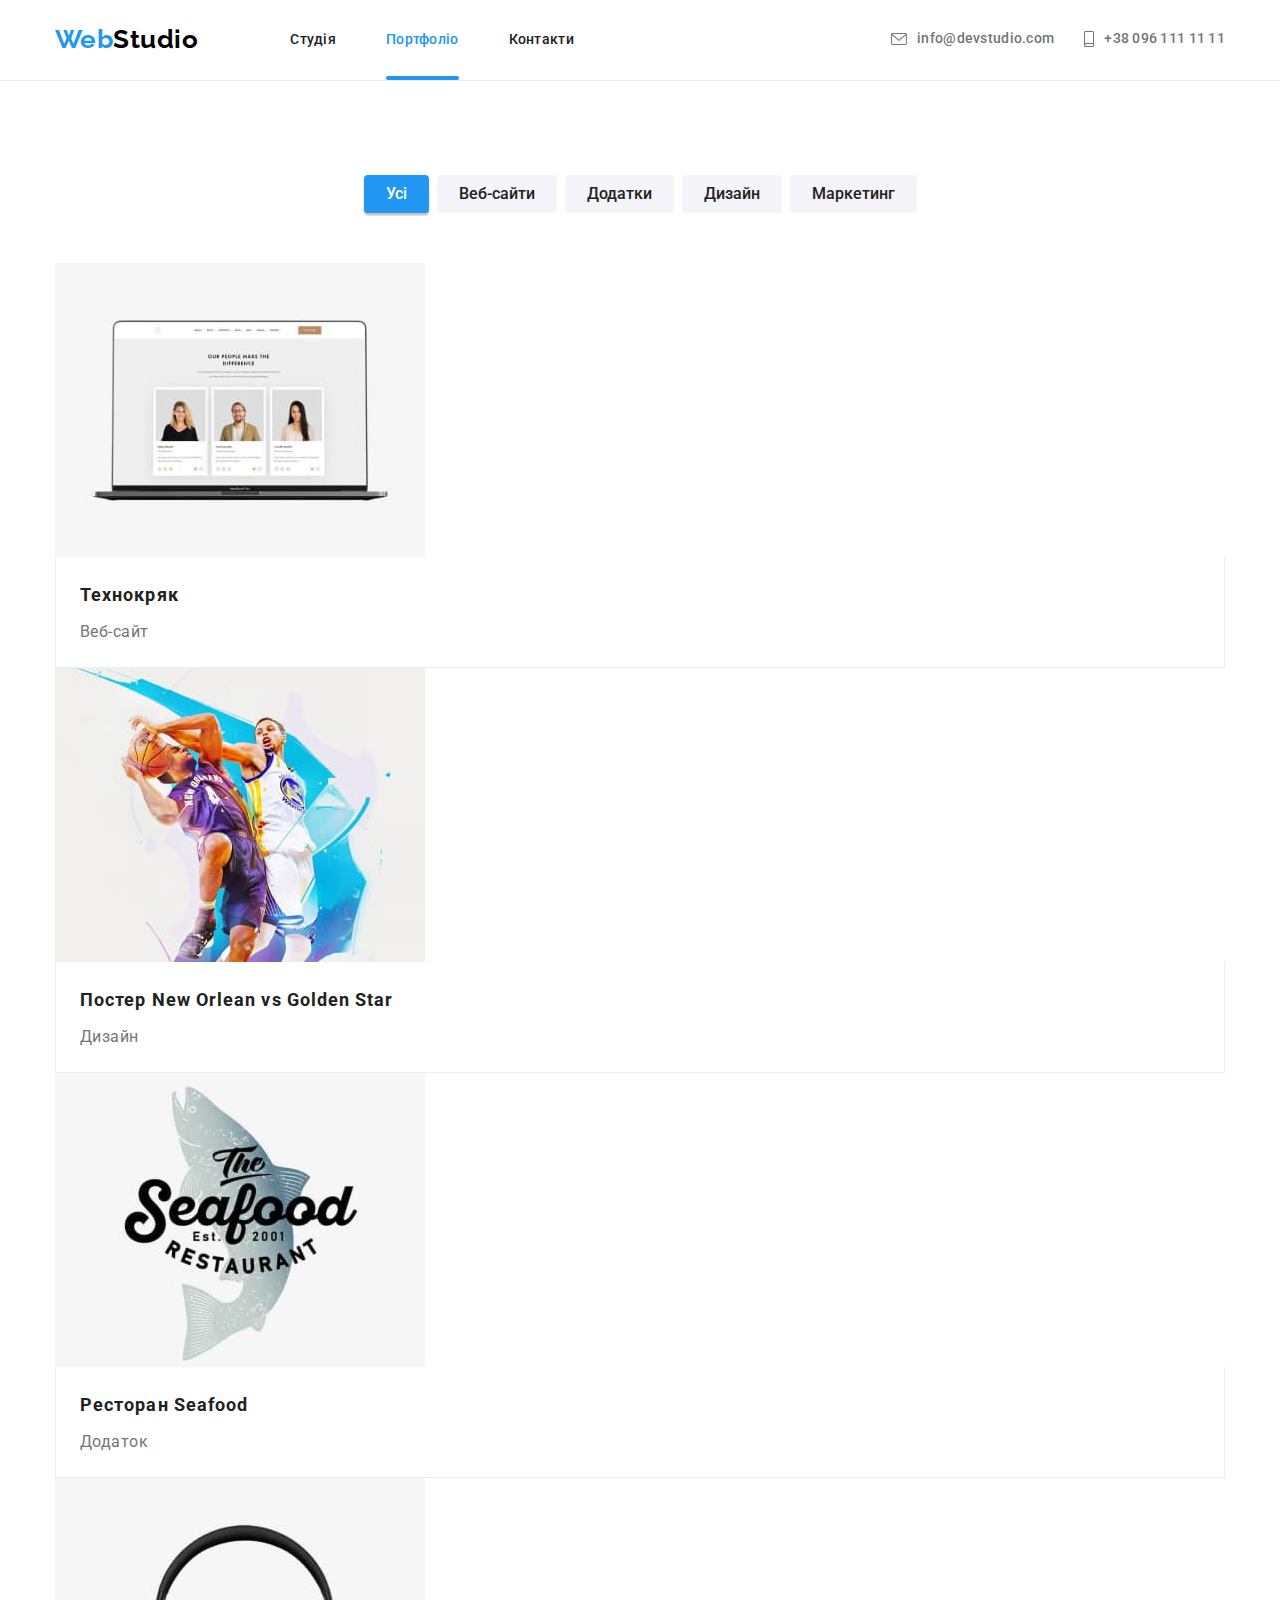
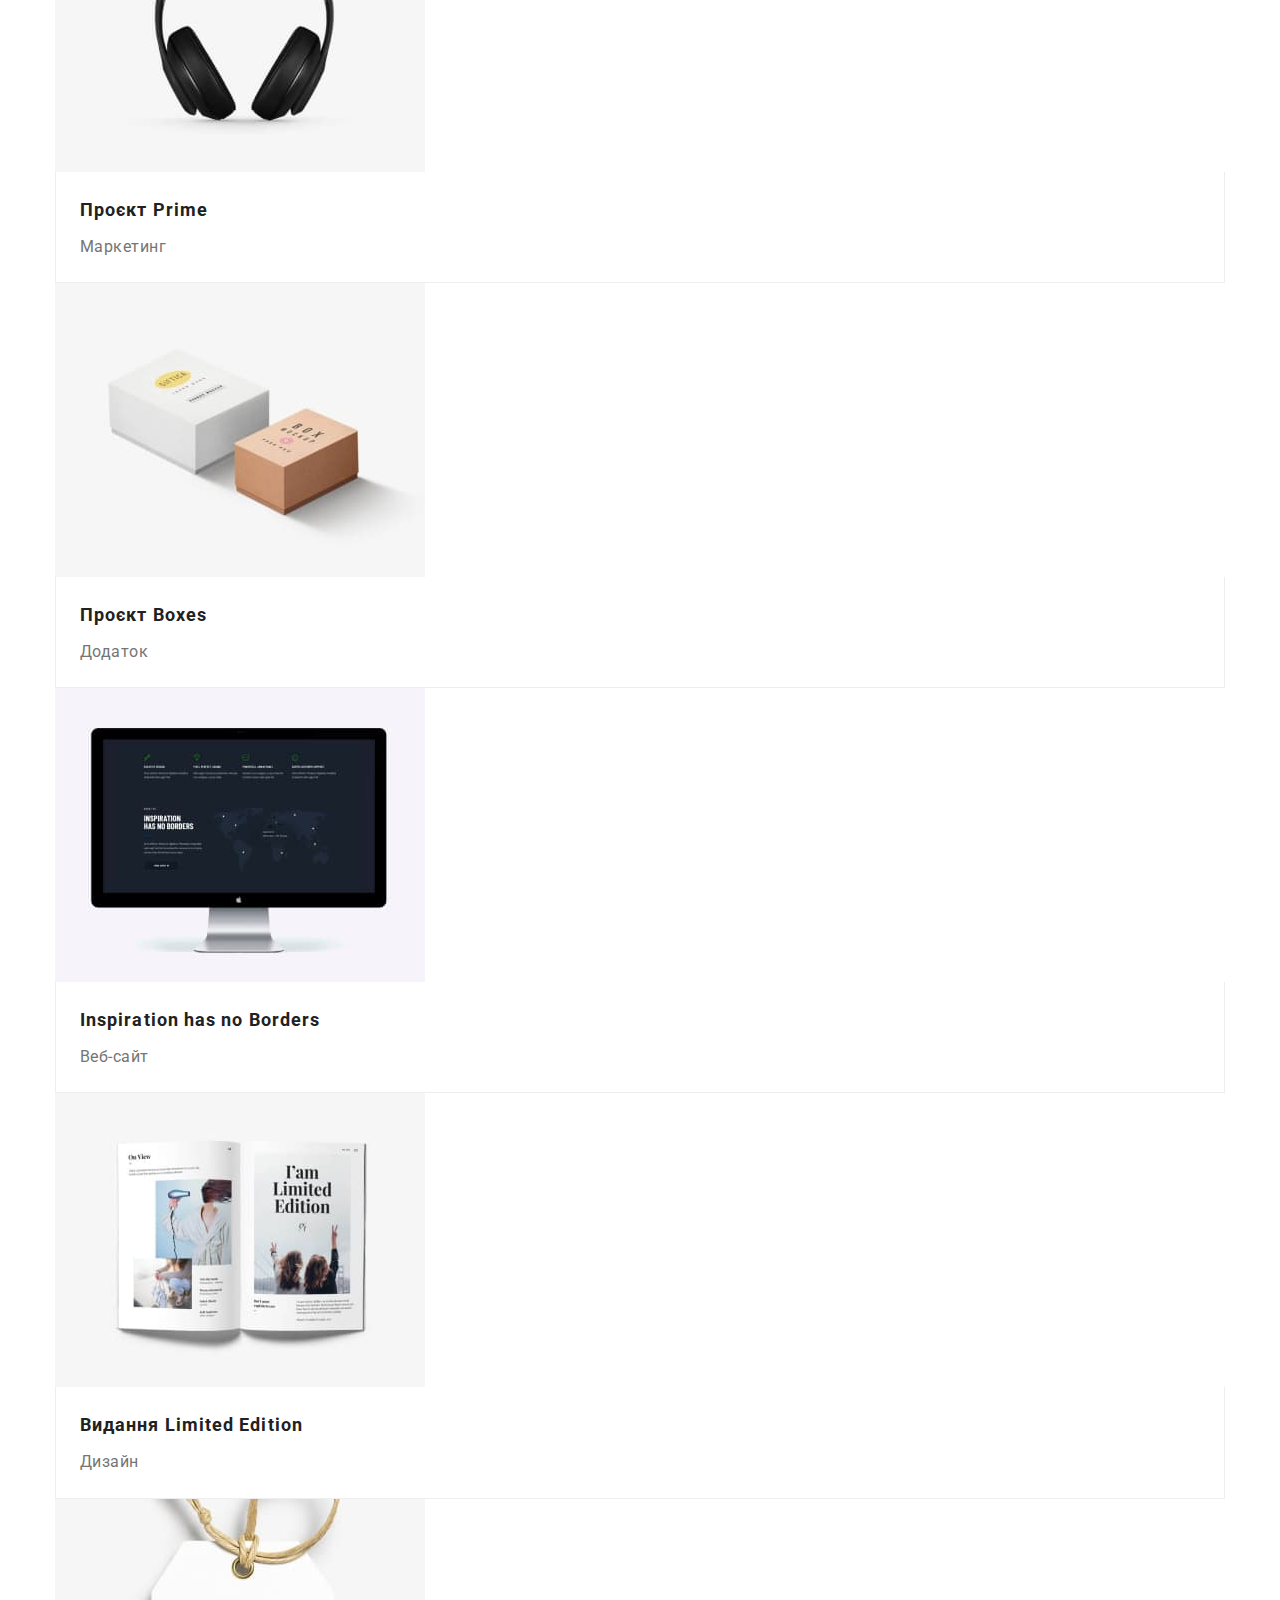
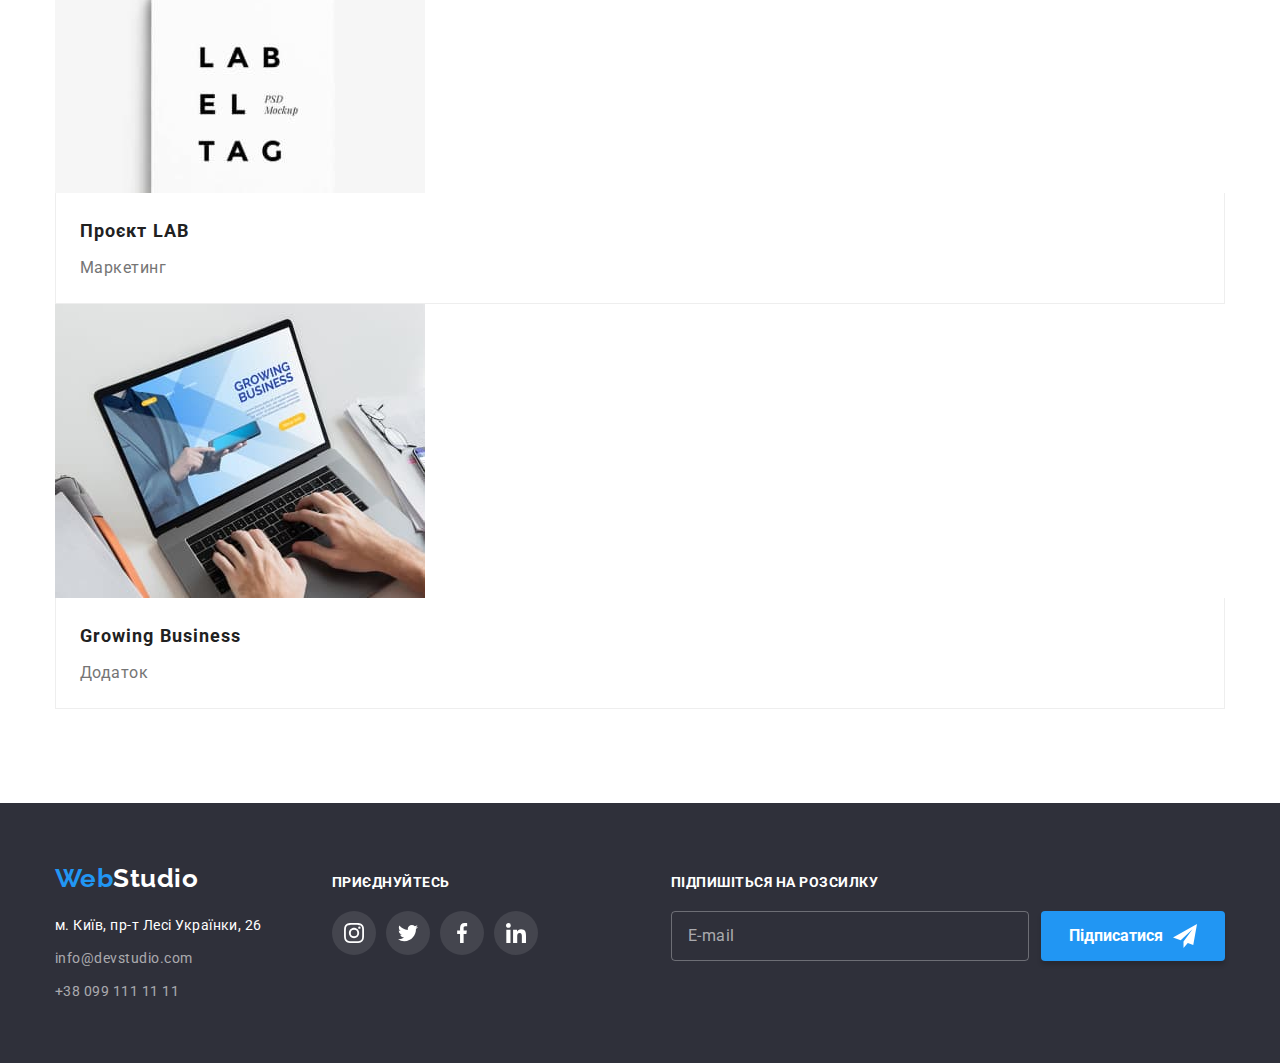
==== commit 9a8e6467: "adds portfolio footer and sorter" ====
--- a/portfolio.html
+++ b/portfolio.html
@@ -25,7 +25,9 @@
               <a class="navigation__link" href="./index.html">Студія</a>
             </li>
             <li class="navigation__item">
-              <a class="navigation__link  navigation__link--current" href="./portfolio.html">Портфоліо</a>
+              <a class="navigation__link navigation__link--current" href="./portfolio.html"
+                >Портфоліо</a
+              >
             </li>
             <li class="navigation__item"><a class="link navigation__link" href="">Контакти</a></li>
           </ul>
@@ -55,40 +57,55 @@
             <svg class="mobile-menu__icon-close" width="40" height="40">
               <use href="./images/icons.svg/symbol-defs.svg#icon-close"></use>
             </svg>
-            </button>
-            <ul class="mobile-menu__navigation-list">
+          </button>
+          <ul class="mobile-menu__navigation-list">
             <li class="mobile-menu__navigation-item">
               <a class="mobile-menu__navigation-link" href="./index.html">Студія</a>
             </li>
             <li class="mobile-menu__navigation-item">
-              <a class="mobile-menu__navigation-link mobile-menu__navigation-link--current" href="./portfolio.html"
+              <a
+                class="mobile-menu__navigation-link mobile-menu__navigation-link--current"
+                href="./portfolio.html"
                 >Портфоліо</a
               >
             </li>
-            <li class="mobile-menu__navigation-item"><a class="mobile-menu__navigation-link" href="">Контакти</a></li>
-          </ul>
-        </nav>
-        <ul class="mobile-menu__contacts-list">
-           <li class="mobile-menu__contacts-item">
-            <a class="mobile-menu__contacts-link mobile-menu__contacts-link--blue" href="tel:+380961111111">
-              +38 096 111 11 11</a
-            >
-          </li>
-          <li class="mobile-menu__contacts-item">
-            <a class="mobile-menu__contacts-link mobile-menu__contacts-link--grey" href="mailto:info@devstudio.com">
-              info@devstudio.com</a
-            >
-          </li>
-         
-        </ul>
-
-        <ul class="mobile-menu__socials-list">
-          <li class="mobile-menu__socials-item"><a class="mobile-menu__socials-link" href="" >Instagram</a></li>
-          <li class="mobile-menu__socials-item"><a class="mobile-menu__socials-link" href="" >Twitter</a></li>
-          <li class="mobile-menu__socials-item"><a class="mobile-menu__socials-link" href="" >Facebook</a></li>
-          <li class="mobile-menu__socials-item"><a class="mobile-menu__socials-link" href="" >LinkedIn</a></li>
-
-        </ul>
+            <li class="mobile-menu__navigation-item">
+              <a class="mobile-menu__navigation-link" href="">Контакти</a>
+            </li>
+          </ul>
+          <ul class="mobile-menu__contacts-list">
+            <li class="mobile-menu__contacts-item">
+              <a
+                class="mobile-menu__contacts-link mobile-menu__contacts-link--blue"
+                href="tel:+380961111111"
+              >
+                +38 096 111 11 11</a
+              >
+            </li>
+            <li class="mobile-menu__contacts-item">
+              <a
+                class="mobile-menu__contacts-link mobile-menu__contacts-link--grey"
+                href="mailto:info@devstudio.com"
+              >
+                info@devstudio.com</a
+              >
+            </li>
+          </ul>
+
+          <ul class="mobile-menu__socials-list">
+            <li class="mobile-menu__socials-item">
+              <a class="mobile-menu__socials-link" href="">Instagram</a>
+            </li>
+            <li class="mobile-menu__socials-item">
+              <a class="mobile-menu__socials-link" href="">Twitter</a>
+            </li>
+            <li class="mobile-menu__socials-item">
+              <a class="mobile-menu__socials-link" href="">Facebook</a>
+            </li>
+            <li class="mobile-menu__socials-item">
+              <a class="mobile-menu__socials-link" href="">LinkedIn</a>
+            </li>
+          </ul>
         </div>
       </div>
     </header>
@@ -96,11 +113,11 @@
     <!-- Main -->
 
     <main>
-      <!-- <section class="section">
+      <section class="section">
         <div class="container">
-          <h1 class="title title--visually-hidden">Приклади робiт</h1> -->
-      <!-- h1 will be hidden with the help of css -->
-      <!-- <ul class="sorter">
+          <h1 class="title title--visually-hidden">Приклади робiт</h1>
+          <!-- h1 will be hidden with the help of css -->
+          <ul class="sorter">
             <li class="sorter__item">
               <button type="button" class="sorter__button sorter__button--active">Усі</button>
             </li>
@@ -346,92 +363,97 @@
               </a>
             </li>
           </ul>
-        </div> -->
-      <!-- </section> -->
+        </div>
+      </section>
     </main>
     <!-- Footer -->
-    <!-- <footer class="page-footer">
+    <footer class="page-footer">
       <div class="container page-footer__container">
-        <div>
-          <a class="logo logo--secondary" href="./index.html"
-            ><span class="logo logo--blue">Web</span><span class="logo logo--white">Studio</span></a
-          >
-          <address class="address">
-            <ul class="address__list">
-              <li class="address__item">
-                <a
-                  class="address__map"
-                  href="https://goo.gl/maps/hFDBtTGMjcZhoMpHA"
-                  target="_blank"
-                  rel="noopener noreferrer nofollow"
-                >
-                  м. Київ, пр-т Лесі Українки, 26</a
-                >
+        <div class="flexing-container">
+          <div>
+            <a class="logo logo--secondary" href="./index.html"
+              ><span class="logo logo--blue">Web</span
+              ><span class="logo logo--white">Studio</span></a
+            >
+            <address class="address">
+              <ul class="address__list">
+                <li class="address__item">
+                  <a
+                    class="address__map"
+                    href="https://goo.gl/maps/hFDBtTGMjcZhoMpHA"
+                    target="_blank"
+                    rel="noopener noreferrer nofollow"
+                  >
+                    м. Київ, пр-т Лесі Українки, 26</a
+                  >
+                </li>
+                <li class="address__item">
+                  <a class="address__contact" href="mailto:info@devstudio.com"
+                    >info@devstudio.com</a
+                  >
+                </li>
+                <li class="address__item">
+                  <a class="address__contact" href="tel:+380991111111">+38 099 111 11 11</a>
+                </li>
+              </ul>
+            </address>
+          </div>
+
+          <div class="subscription subscription--following">
+            <p class="subscription__title">приєднуйтесь</p>
+            <ul class="socials subscription__socials">
+              <li class="socials__item">
+                <a href="" class="socials__link">
+                  <svg class="socials__icon">
+                    <use href="./images/icons.svg/symbol-defs.svg#icon-instagram"></use>
+                  </svg>
+                </a>
               </li>
-              <li class="address__item">
-                <a class="address__contact" href="mailto:info@devstudio.com">info@devstudio.com</a>
+              <li class="socials__item">
+                <a href="" class="socials__link">
+                  <svg class="socials__icon">
+                    <use href="./images/icons.svg/symbol-defs.svg#icon-twitter"></use>
+                  </svg>
+                </a>
               </li>
-              <li class="address__item">
-                <a class="address__contact" href="tel:+380991111111">+38 099 111 11 11</a>
+              <li class="socials__item">
+                <a href="" class="socials__link">
+                  <svg class="socials__icon">
+                    <use href="./images/icons.svg/symbol-defs.svg#icon-facebook"></use>
+                  </svg>
+                </a>
+              </li>
+              <li class="socials__item">
+                <a href="" class="socials__link">
+                  <svg class="socials__icon">
+                    <use href="./images/icons.svg/symbol-defs.svg#icon-linkedin"></use>
+                  </svg>
+                </a>
               </li>
             </ul>
-          </address>
+          </div>
         </div>
-
-        <div class="subscribtion">
-          <p class="subscribtion__title">приєднуйтесь</p>
-          <ul class="socials">
-            <li class="socials__item">
-              <a href="" class="socials__link">
-                <svg class="socials__icon">
-                  <use href="./images/icons.svg/symbol-defs.svg#icon-instagram"></use>
-                </svg>
-              </a>
-            </li>
-            <li class="socials__item">
-              <a href="" class="socials__link">
-                <svg class="socials__icon">
-                  <use href="./images/icons.svg/symbol-defs.svg#icon-twitter"></use>
-                </svg>
-              </a>
-            </li>
-            <li class="socials__item">
-              <a href="" class="socials__link">
-                <svg class="socials__icon">
-                  <use href="./images/icons.svg/symbol-defs.svg#icon-facebook"></use>
-                </svg>
-              </a>
-            </li>
-            <li class="socials__item">
-              <a href="" class="socials__link">
-                <svg class="socials__icon">
-                  <use href="./images/icons.svg/symbol-defs.svg#icon-linkedin"></use>
-                </svg>
-              </a>
-            </li>
-          </ul>
-        </div>
-        <div class="subscribtion subscribtion--right">
-          <p class="subscribtion__title">Підпишіться на розсилку</p>
-          <form name="follow-us" class="subscribtion__form">
+        <div class="subscription subscription--general">
+          <p class="subscription__title">Підпишіться на розсилку</p>
+          <form name="follow-us" class="subscription__form">
             <label name="email" for="email"></label>
             <input
               type="email"
               name="email"
               placeholder="E-mail"
-              class="subscribtion__input"
+              class="subscription__input"
               id="email"
             />
-            <button type="submit" class="subscribtion__btn">
+            <button type="submit" class="subscription__btn">
               Підписатися
-              <svg class="subscribtion__icon" width="24" height="24">
+              <svg class="subscription__icon" width="24" height="24">
                 <use href="./images/icons.svg/symbol-defs.svg#icon-send"></use>
               </svg>
             </button>
           </form>
         </div>
       </div>
-    </footer> -->
-  <script src="./js/menu.js"></script>
+    </footer>
+    <script src="./js/menu.js"></script>
   </body>
 </html>
--- a/css/main.min.css
+++ b/css/main.min.css
@@ -1 +1 @@
-/*! modern-normalize v1.1.0 | MIT License | https://github.com/sindresorhus/modern-normalize */@import"https://fonts.googleapis.com/css2?family=Raleway:wght@700&family=Roboto:wght@400;500;700;900&display=swap";*,::before,::after{-webkit-box-sizing:border-box;box-sizing:border-box}html{line-height:1.15;-webkit-text-size-adjust:100%;-moz-tab-size:4;-o-tab-size:4;tab-size:4}body{margin:0;font-family:system-ui,-apple-system,"Segoe UI",Roboto,Helvetica,Arial,sans-serif,"Apple Color Emoji","Segoe UI Emoji"}hr{height:0;color:inherit}abbr[title]{-webkit-text-decoration:underline dotted;text-decoration:underline dotted}b,strong{font-weight:bolder}code,kbd,samp,pre{font-family:ui-monospace,SFMono-Regular,Consolas,"Liberation Mono",Menlo,monospace;font-size:1em}small{font-size:80%}sub,sup{font-size:75%;line-height:0;position:relative;vertical-align:baseline}sub{bottom:-0.25em}sup{top:-0.5em}table{text-indent:0;border-color:inherit}button,input,optgroup,select,textarea{font-family:inherit;font-size:100%;line-height:1.15;margin:0}button,select{text-transform:none}button,[type=button],[type=reset],[type=submit]{-webkit-appearance:button}::-moz-focus-inner{border-style:none;padding:0}:-moz-focusring{outline:1px dotted ButtonText}:-moz-ui-invalid{box-shadow:none}legend{padding:0}progress{vertical-align:baseline}::-webkit-inner-spin-button,::-webkit-outer-spin-button{height:auto}[type=search]{-webkit-appearance:textfield;outline-offset:-2px}::-webkit-search-decoration{-webkit-appearance:none}::-webkit-file-upload-button{-webkit-appearance:button;font:inherit}summary{display:list-item}html{-webkit-box-sizing:border-box;box-sizing:border-box}body{background-color:#fff;color:#757575;letter-spacing:.03em;font-family:Roboto,sans-serif}h1,h2,h3,p,ul{margin:0;padding-left:0}.container{padding:0 15px}@media screen and (min-width: 480px){.container{width:480px}}@media screen and (min-width: 768px){.container{width:768px;margin-left:auto;margin-right:auto}}@media screen and (min-width: 1200px){.container{width:1200px}}.title--visually-hidden,.advantages__title--visually-hidden{position:absolute;white-space:nowrap;width:1px;height:1px;overflow:hidden;border:0;padding:0;clip:rect(0 0 0 0);-webkit-clip-path:inset(50%);clip-path:inset(50%);margin:-1px}.card-list,.sorter,.address__list,.clients__list,.socials,.team__list,.specialization__list,.advantages__list{list-style:none}.address__contact,.address__map,.clients__link,.socials__link,.agreement__terms:hover,.agreement__terms:focus,.logo{text-decoration:none}.page-header{background-color:#fff;border-bottom:1px solid #ececec}@media screen and (max-width: calc(768px - 1px)){.page-header{position:relative}}.page-header__container{padding-top:15px;padding-bottom:15px}@media screen and (max-width: calc(768px - 1px)){.menu-open-button{position:absolute;top:10px;right:10px;padding:0;border:none;background-color:rgba(0,0,0,0);line-height:0}.menu-open-button__icon-menu{fill:#212121}}@media screen and (min-width: 768px){.menu-open-button{display:none}.page-header__container{display:-webkit-box;display:-ms-flexbox;display:flex;padding-top:21px;padding-bottom:21px}}@media screen and (min-width: 1200px){.page-header__container{padding-top:24px;padding-bottom:25px}}.logo{text-decoration:none;font-family:Raleway,sans-serif;font-weight:700;font-size:24px;line-height:1.19;color:#000}.logo--blue{color:#2196f3}.logo--white{color:#fff}@media screen and (min-width: 1200px){.logo{font-size:26px}}@media screen and (max-width: calc(768px - 1px)){.mobile-menu{position:fixed;top:0;left:0;width:100%;height:100%;background-color:#fff;opacity:0;visibility:hidden;pointer-events:none;overflow:scroll}.mobile-menu.is-open{opacity:1;visibility:visible;pointer-events:auto}.mobile-menu__container{padding:48px 40px}.mobile-menu__close-button{position:absolute;top:10px;right:10px;padding:0;border:none;background-color:rgba(0,0,0,0);line-height:0}.mobile-menu__icon-close{fill:#212121}.mobile-menu__close-button:hover .mobile-menu__icon-close,.mobile-menu__close-button:focus .mobile-menu__icon-close{fill:#2196f3}.mobile-menu__navigation-list,.mobile-menu__contacts-list,.mobile-menu__socials-list{list-style:none}.mobile-menu__navigation-list{margin-bottom:calc(100vh - 496px)}.mobile-menu__navigation-item:not(:last-child),.mobile-menu__contacts-item:first-child{margin-bottom:32px}.mobile-menu__navigation-link,.mobile-menu__contacts-link,.mobile-menu__socials-link{text-decoration:none;font-family:Roboto,sans-serif;font-weight:500;letter-spacing:.02em}.mobile-menu__navigation-link,.mobile-menu__contacts-link{color:#212121;font-size:40px;line-height:1.18}.mobile-menu__navigation-link--current{color:#2196f3}.mobile-menu__contacts-list{margin-bottom:64px}.mobile-menu__contacts-link--blue,.mobile-menu__socials-link{color:#2196f3}.mobile-menu__contacts-link--grey{font-size:24px;line-height:1.18;color:#757575}.mobile-menu__socials-list{display:-webkit-box;display:-ms-flexbox;display:flex}.mobile-menu__socials-item{padding-right:10px}.mobile-menu__socials-item:not(:last-child){border-right:1px solid rgba(33,33,33,.2)}.mobile-menu__socials-item:not(:first-child){padding-left:10px}.mobile-menu__socials-link{font-size:18px;line-height:1.2}}@media screen and (min-width: 768px){.mobile-menu{display:none}}@media screen and (max-width: calc(768px - 1px)){.navigation__list{display:none}}@media screen and (min-width: 768px){.navigation__list{display:-webkit-box;display:-ms-flexbox;display:flex;list-style:none;margin-left:87px}.navigation{display:-webkit-box;display:-ms-flexbox;display:flex;-webkit-box-align:center;-ms-flex-align:center;align-items:center}.navigation__item:not(:last-child){margin-right:50px}.navigation__link{text-decoration:none;font-weight:500;font-size:14px;line-height:1.14;letter-spacing:.02em;color:#212121;-webkit-transition:color 250ms cubic-bezier(0.4, 0, 0.2, 1);transition:color 250ms cubic-bezier(0.4, 0, 0.2, 1)}.navigation__link:hover,.navigation__link:focus{color:#2196f3}}@media screen and (min-width: 1200px){.navigation__list{margin-left:92px}}@media screen and (max-width: calc(768px - 1px)){.contacts__list{display:none}}@media screen and (min-width: 768px){.contacts__list{list-style:none;margin-left:auto}.contacts__link{display:-webkit-box;display:-ms-flexbox;display:flex;-webkit-box-align:center;-ms-flex-align:center;align-items:center;text-decoration:none;font-weight:500;font-size:12px;line-height:1.14;letter-spacing:.02em;color:#757575;-webkit-transition:color 250ms cubic-bezier(0.4, 0, 0.2, 1);transition:color 250ms cubic-bezier(0.4, 0, 0.2, 1)}.contacts__link:hover,.contacts__link:focus{color:#2196f3}.contacts__icon{fill:#757575;margin-right:10px;-webkit-transition:fill 250ms cubic-bezier(0.4, 0, 0.2, 1);transition:fill 250ms cubic-bezier(0.4, 0, 0.2, 1)}.contacts__link:hover .contacts__icon,.contacts__link:focus .contacts__icon{fill:currentColor}}@media screen and (max-width: calc(1200px - 1px)){.contacts__item:not(:last-child){margin-bottom:10px}}@media screen and (min-width: 1200px){.contacts__list{display:-webkit-box;display:-ms-flexbox;display:flex;-webkit-box-align:center;-ms-flex-align:center;align-items:center}.contacts__item:not(:last-child){margin-right:30px}.contacts__link{font-size:14px}.contacts__icon--first{width:16px;height:12px}.contacts__icon--second{width:10px;height:16px}}.navigation__link--current{position:relative;padding-bottom:28px;color:#2196f3}.navigation__link--current::after{position:absolute;bottom:-5px;right:0;display:block;content:"";width:100%;height:4px;border-radius:2px;background-color:#2196f3}.hero{display:-webkit-box;display:-ms-flexbox;display:flex;-webkit-box-orient:vertical;-webkit-box-direction:normal;-ms-flex-direction:column;flex-direction:column;-webkit-box-align:center;-ms-flex-align:center;align-items:center;padding-top:200px;padding-bottom:200px;text-align:center}.hero__title{color:#fff;font-weight:900;font-size:44px;line-height:1.36;text-align:center;text-transform:uppercase;min-width:696px}.hero__button{color:#fff;background-color:#2196f3;font-family:inherit;font-weight:700;font-size:16px;line-height:1.88;-webkit-box-shadow:0px 4px 4px rgba(0,0,0,.15);box-shadow:0px 4px 4px rgba(0,0,0,.15);min-width:216px;box-shadow:0px 4px 4px rgba(0,0,0,.15);border:0;border-radius:4px;padding:10px 32px;text-align:center;margin-top:30px;-webkit-transition:background-color 250ms cubic-bezier(0.4, 0, 0.2, 1);transition:background-color 250ms cubic-bezier(0.4, 0, 0.2, 1)}.hero__button:hover,.hero__button:focus{background-color:#188ce8}.overlay{max-width:1600px;margin-left:auto;margin-right:auto;background-image:-webkit-gradient(linear, left top, right top, from(rgba(47, 48, 58, 0.4)), to(rgba(47, 48, 58, 0.4))),url(../images/hero.jpg);background-image:linear-gradient(to right, rgba(47, 48, 58, 0.4), rgba(47, 48, 58, 0.4)),url(../images/hero.jpg);background-color:#c4c4c4;background-size:cover;background-repeat:no-repeat}.backdrop{position:fixed;top:0;bottom:0;right:0;left:0;background-color:rgba(0,0,0,.2);opacity:1;-webkit-transition:opacity 250ms cubic-bezier(0.4, 0, 0.2, 1);transition:opacity 250ms cubic-bezier(0.4, 0, 0.2, 1)}.is-hidden{opacity:0;pointer-events:none;visibility:hidden}.modal{position:absolute;top:50%;left:50%;-webkit-transform:translate(-50%, -50%) scale(1);transform:translate(-50%, -50%) scale(1);-webkit-transition:-webkit-transform 250ms cubic-bezier(0.4, 0, 0.2, 1) 100ms;transition:-webkit-transform 250ms cubic-bezier(0.4, 0, 0.2, 1) 100ms;transition:transform 250ms cubic-bezier(0.4, 0, 0.2, 1) 100ms;transition:transform 250ms cubic-bezier(0.4, 0, 0.2, 1) 100ms, -webkit-transform 250ms cubic-bezier(0.4, 0, 0.2, 1) 100ms;padding:40px;width:528px;background-color:#fff}.backdrop--is-hidden .modal{-webkit-transform:translate(-50%, 50%) scale(1.2);transform:translate(-50%, 50%) scale(1.2)}.modal__title{margin-bottom:12px;font-weight:700;font-size:20px;line-height:1.15;text-align:center;color:#212121}.form__input,.form__textarea,.form__label{display:block}.form__label{margin-bottom:4px;font-weight:400;font-size:12px;line-height:1.17;letter-spacing:.01em}.form__field{position:relative;margin-bottom:10px}.form__input{padding-left:42px;width:100%;border:1px solid rgba(33,33,33,.2);border-radius:4px;height:44px;-webkit-transition:border 250ms cubic-bezier(0.4, 0, 0.2, 1);transition:border 250ms cubic-bezier(0.4, 0, 0.2, 1)}.form__input:focus,.form__input:hover{border:1px solid #2196f3;outline:none}.form__icon{position:absolute;top:50%;left:12px;-webkit-transform:translateY(-50%);transform:translateY(-50%);-webkit-transition:fill 250ms cubic-bezier(0.4, 0, 0.2, 1);transition:fill 250ms cubic-bezier(0.4, 0, 0.2, 1)}.form__input:focus+.form__icon,.form__input:hover+.form__icon{fill:#2196f3}.form__textarea{width:100%;height:120px;padding:12px 16px;margin-bottom:20px;margin-top:4px;border:1px solid rgba(33,33,33,.2);border-radius:4px;resize:none}.form__textarea::-webkit-input-placeholder{font-weight:400;font-size:12px;line-height:1.17;letter-spacing:.01em;color:rgba(117,117,117,.5);-webkit-transition:border 250ms cubic-bezier(0.4, 0, 0.2, 1);transition:border 250ms cubic-bezier(0.4, 0, 0.2, 1)}.form__textarea::-moz-placeholder{font-weight:400;font-size:12px;line-height:1.17;letter-spacing:.01em;color:rgba(117,117,117,.5);-moz-transition:border 250ms cubic-bezier(0.4, 0, 0.2, 1);transition:border 250ms cubic-bezier(0.4, 0, 0.2, 1)}.form__textarea:-ms-input-placeholder{font-weight:400;font-size:12px;line-height:1.17;letter-spacing:.01em;color:rgba(117,117,117,.5);-ms-transition:border 250ms cubic-bezier(0.4, 0, 0.2, 1);transition:border 250ms cubic-bezier(0.4, 0, 0.2, 1)}.form__textarea::-ms-input-placeholder{font-weight:400;font-size:12px;line-height:1.17;letter-spacing:.01em;color:rgba(117,117,117,.5);-ms-transition:border 250ms cubic-bezier(0.4, 0, 0.2, 1);transition:border 250ms cubic-bezier(0.4, 0, 0.2, 1)}.form__textarea::placeholder{font-weight:400;font-size:12px;line-height:1.17;letter-spacing:.01em;color:rgba(117,117,117,.5);-webkit-transition:border 250ms cubic-bezier(0.4, 0, 0.2, 1);transition:border 250ms cubic-bezier(0.4, 0, 0.2, 1)}.form__textarea:hover{border:1px solid #2196f3}.form__textarea:focus{border:1px solid #2196f3;outline:none}.form__btn{display:block;margin-right:auto;margin-left:auto;padding:10px 52px;background-color:#2196f3;border:none;-webkit-box-shadow:0px 4px 4px rgba(0,0,0,.15);box-shadow:0px 4px 4px rgba(0,0,0,.15);border-radius:4px;color:#fff;font-weight:700;font-size:16px;line-height:1.88;letter-spacing:.06em;cursor:pointer;-webkit-transition:background-color 250ms cubic-bezier(0.4, 0, 0.2, 1);transition:background-color 250ms cubic-bezier(0.4, 0, 0.2, 1)}.form__btn:hover{background-color:#188ce8}.form__btn:focus{background-color:#188ce8;text-decoration:none}.agreement{position:relative;padding-left:37px}.agreement__label{display:block;margin-bottom:30px;font-weight:400;font-size:14px;line-height:1.71;letter-spacing:.03em}.agreement__label:hover,.agreement__label:focus{text-decoration:none}.agreement__checkbox{-webkit-appearance:none;-moz-appearance:none;appearance:none}.agreement__icon-check,.agreement__icon-empty{position:absolute;left:14px;top:50%;-webkit-transform:translateY(-50%);transform:translateY(-50%);-webkit-transition:opacity 250ms cubic-bezier(0.4, 0, 0.2, 1),fill 250ms cubic-bezier(0.4, 0, 0.2, 1);transition:opacity 250ms cubic-bezier(0.4, 0, 0.2, 1),fill 250ms cubic-bezier(0.4, 0, 0.2, 1)}.agreement__icon-empty{fill:#000}.agreement__icon-check{opacity:0}.agreement__checkbox:checked+.agreement__icon-check{opacity:1}.agreement__checkbox:checked~.agreement__icon-empty{opacity:0}.agreement__checkbox:focus~.agreement__icon-empty{fill:#2196f3}.agreement__checkbox:checked~.agreement__icon-empty{fill:#2196f3}.agreement__terms{color:#2196f3}.close-btn{position:absolute;top:8px;right:8px;padding:0;display:-webkit-box;display:-ms-flexbox;display:flex;-webkit-box-align:center;-ms-flex-align:center;align-items:center;-webkit-box-pack:center;-ms-flex-pack:center;justify-content:center;cursor:pointer;width:30px;height:30px;border-radius:50%;background:#fff;border:1px solid rgba(0,0,0,.1)}.close-btn__icon{-webkit-transition:fill 250ms cubic-bezier(0.4, 0, 0.2, 1);transition:fill 250ms cubic-bezier(0.4, 0, 0.2, 1)}.close-btn:hover .close-btn__icon,.close-btn:focus .close-btn__icon{fill:#2196f3}.advantages__list{display:-webkit-box;display:-ms-flexbox;display:flex;margin-left:calc(-1 * 30px)}.advantages__item{margin-left:30px;-ms-flex-preferred-size:calc(100% / 4 - 30px);flex-basis:calc(100% / 4 - 30px)}.advantages__item::before{content:"";display:block;height:120px;border-radius:4px;background-color:#f5f4fa;background-repeat:no-repeat;background-position:center}.advantages__subtitle{margin-top:30px;margin-bottom:10px;font-size:14px;line-height:1.42;text-transform:uppercase;color:#212121}.advantages__text{font-style:normal;font-size:14px;line-height:1.71}.icon-antenna::before{background-image:url(../images/icons/antenna.svg)}.icon-clock:before{background-image:url(../images/icons/clock.svg)}.icon-diagram:before{background-image:url(../images/icons/diagram.svg)}.icon-astronaut:before{background-image:url(../images/icons/astronaut.svg)}.specialization{padding-top:0}.specialization__title{margin-bottom:50px;font-size:36px;line-height:1.17;color:#212121;text-align:center}.specialization__list{display:-webkit-box;display:-ms-flexbox;display:flex;margin-left:calc(-1 * 30px)}.specialization__item{margin-left:30px;-ms-flex-preferred-size:calc(100% / 3 - 30px);flex-basis:calc(100% / 3 - 30px)}.specialization__thumb{position:relative}.specialization__image{display:block}.specialization__description{position:absolute;bottom:0;right:0;left:0;width:100%;padding-top:27px;padding-bottom:27px;font-weight:700;font-size:14px;text-align:center;text-transform:uppercase;background-color:rgba(47,48,58,.8);color:#fff}.team{background-color:#f5f4fa}.team__title{margin-bottom:50px;font-size:36px;line-height:1.17;text-align:center;color:#212121}.team__list{display:-webkit-box;display:-ms-flexbox;display:flex;margin-left:calc(-1 * 30px)}.member-card{margin-left:30px;-ms-flex-preferred-size:calc(100% / 4 - 30px);flex-basis:calc(100% / 4 - 30px);background-color:#fff;-webkit-box-shadow:0px 1px 3px rgba(0,0,0,.12),0px 1px 1px rgba(0,0,0,.14),0px 2px 1px rgba(0,0,0,.2);box-shadow:0px 1px 3px rgba(0,0,0,.12),0px 1px 1px rgba(0,0,0,.14),0px 2px 1px rgba(0,0,0,.2);border-radius:0px 0px 4px 4px}.member-card__info{padding-top:30px;padding-bottom:30px;padding-left:32px;padding-right:32px}.member-card__name{margin-bottom:10px;font-weight:500;font-size:16px;line-height:1.19;text-align:center;color:#212121}.member-card__position{margin-bottom:16px;font-size:16px;line-height:1.19;text-align:center;margin-bottom:16px}.socials{display:-webkit-box;display:-ms-flexbox;display:flex;margin:0;padding:0}.socials__item:not(:last-child){margin-right:10px}.socials__link{display:-webkit-box;display:-ms-flexbox;display:flex;-webkit-box-pack:center;-ms-flex-pack:center;justify-content:center;-webkit-box-align:center;-ms-flex-align:center;align-items:center;width:44px;height:44px;border-radius:50%;background:rgba(255,255,255,.1);-webkit-transition:background-color 250ms cubic-bezier(0.4, 0, 0.2, 1);transition:background-color 250ms cubic-bezier(0.4, 0, 0.2, 1)}.socials__link:hover,.socials__link:focus{background-color:#2196f3}.socials__icon{width:20px;height:20px;fill:#fff;-webkit-transition:fill 250ms cubic-bezier(0.4, 0, 0.2, 1);transition:fill 250ms cubic-bezier(0.4, 0, 0.2, 1)}.socials__link:hover .socials__icon,.socials__link:focus .socials__icon{fill:#fff}.socials__link--white{background-color:#fff}.socials__icon--grey{fill:#afb1b8}.clients__title{margin-bottom:50px;font-size:36px;line-height:1.17;text-align:center;color:#212121}.clients__list{display:-webkit-box;display:-ms-flexbox;display:flex;gap:30px}.clients__item{-ms-flex-preferred-size:calc((100% - 150px)/6);flex-basis:calc((100% - 150px)/6)}.clients__link{display:-webkit-box;display:-ms-flexbox;display:flex;-webkit-box-pack:center;-ms-flex-pack:center;justify-content:center;-webkit-box-align:center;-ms-flex-align:center;align-items:center;height:92px;border:1px solid #afb1b8;border-radius:4px;cursor:pointer;-webkit-transition:border 250ms cubic-bezier(0.4, 0, 0.2, 1);transition:border 250ms cubic-bezier(0.4, 0, 0.2, 1)}.clients__link:hover,.clients__link:focus{border:1px solid #2196f3}.clients__logo{width:106px;height:60px;fill:#afb1b8;-webkit-transition:fill 250ms cubic-bezier(0.4, 0, 0.2, 1);transition:fill 250ms cubic-bezier(0.4, 0, 0.2, 1)}.clients__link:hover .clients__logo,.clients__link:focus .clients__logo{fill:#2196f3}.page-footer{padding-top:60px;padding-bottom:60px;background-color:#2f303a}.page-footer__container{display:-webkit-box;display:-ms-flexbox;display:flex;-webkit-box-align:baseline;-ms-flex-align:baseline;align-items:baseline}.address__list{font-style:normal;font-family:Roboto,sans-serif}.address__item:not(:last-child){margin-bottom:9px}.address__map{display:inline-block;font-size:14px;line-height:1.71;color:#fff;-webkit-transition:color 250ms cubic-bezier(0.4, 0, 0.2, 1);transition:color 250ms cubic-bezier(0.4, 0, 0.2, 1)}.address__map:hover,.address__map:focus{color:#2196f3}.address__contact{font-size:14px;line-height:1.71;color:rgba(255,255,255,.6);-webkit-transition:color 250ms cubic-bezier(0.4, 0, 0.2, 1);transition:color 250ms cubic-bezier(0.4, 0, 0.2, 1)}.address__contact:hover,.address__contact:focus{color:#2196f3}.subscribtion{margin-left:70px}.subscribtion--right{margin-left:auto}.subscribtion__title{font-weight:700;font-size:14px;line-height:1.14;text-transform:uppercase;color:#fff;margin-bottom:20px}.subscribtion__form{display:-webkit-box;display:-ms-flexbox;display:flex}.subscribtion__input{margin-right:12px;width:358px;height:50px;padding-left:16px;background-color:rgba(0,0,0,0);border:1px solid rgba(255,255,255,.3);border-radius:4px;color:#fff}.subscribtion__input::-webkit-input-placeholder{font-weight:400;font-size:16px;line-height:1.25;letter-spacing:.03em;color:rgba(255,255,255,.6)}.subscribtion__input::-moz-placeholder{font-weight:400;font-size:16px;line-height:1.25;letter-spacing:.03em;color:rgba(255,255,255,.6)}.subscribtion__input:-ms-input-placeholder{font-weight:400;font-size:16px;line-height:1.25;letter-spacing:.03em;color:rgba(255,255,255,.6)}.subscribtion__input::-ms-input-placeholder{font-weight:400;font-size:16px;line-height:1.25;letter-spacing:.03em;color:rgba(255,255,255,.6)}.subscribtion__input::placeholder{font-weight:400;font-size:16px;line-height:1.25;letter-spacing:.03em;color:rgba(255,255,255,.6)}.subscribtion__btn{display:-webkit-box;display:-ms-flexbox;display:flex;-webkit-box-align:center;-ms-flex-align:center;align-items:center;padding:10px 28px;font-weight:700;font-size:16px;line-height:1.88;color:#fff;background-color:#2196f3;border-radius:4px;-webkit-box-shadow:0px 4px 4px rgba(0,0,0,.15);box-shadow:0px 4px 4px rgba(0,0,0,.15);border:none;cursor:pointer;-webkit-transition:background-color 250ms cubic-bezier(0.4, 0, 0.2, 1);transition:background-color 250ms cubic-bezier(0.4, 0, 0.2, 1)}.subscribtion__btn:focus,.subscribtion__btn:hover{background-color:#188ce8}.subscribtion__icon{margin-left:10px;fill:#fff}.sorter{display:-webkit-box;display:-ms-flexbox;display:flex;-webkit-box-pack:center;-ms-flex-pack:center;justify-content:center;margin-left:auto;margin-right:auto;margin-bottom:34px;padding-left:0}.sorter__item:not(:last-child){margin-right:8px}.sorter__button{font-weight:500;font-size:16px;line-height:1.63;background:#f5f4fa;padding:6px 22px;border-radius:4px;text-align:center;border:none;cursor:pointer;-webkit-transition:color 250ms cubic-bezier(0.4, 0, 0.2, 1),background-color 250ms cubic-bezier(0.4, 0, 0.2, 1),-webkit-box-shadow 250ms cubic-bezier(0.4, 0, 0.2, 1);transition:color 250ms cubic-bezier(0.4, 0, 0.2, 1),background-color 250ms cubic-bezier(0.4, 0, 0.2, 1),-webkit-box-shadow 250ms cubic-bezier(0.4, 0, 0.2, 1);transition:color 250ms cubic-bezier(0.4, 0, 0.2, 1),background-color 250ms cubic-bezier(0.4, 0, 0.2, 1),box-shadow 250ms cubic-bezier(0.4, 0, 0.2, 1);transition:color 250ms cubic-bezier(0.4, 0, 0.2, 1),background-color 250ms cubic-bezier(0.4, 0, 0.2, 1),box-shadow 250ms cubic-bezier(0.4, 0, 0.2, 1),-webkit-box-shadow 250ms cubic-bezier(0.4, 0, 0.2, 1)}.sorter__button:hover,.sorter__button:focus{color:#fff;background-color:#2196f3;-webkit-box-shadow:0px 3px 1px rgba(0,0,0,.1),0px 1px 2px rgba(0,0,0,.08),0px 2px 2px rgba(0,0,0,.12);box-shadow:0px 3px 1px rgba(0,0,0,.1),0px 1px 2px rgba(0,0,0,.08),0px 2px 2px rgba(0,0,0,.12)}.sorter__button--active{color:#fff;background-color:#2196f3;-webkit-box-shadow:0px 3px 1px rgba(0,0,0,.1),0px 1px 2px rgba(0,0,0,.08),0px 2px 2px rgba(0,0,0,.12);box-shadow:0px 3px 1px rgba(0,0,0,.1),0px 1px 2px rgba(0,0,0,.08),0px 2px 2px rgba(0,0,0,.12)}.card-list{padding-left:0;display:-webkit-box;display:-ms-flexbox;display:flex;-ms-flex-wrap:wrap;flex-wrap:wrap;margin-top:calc(-1 * 30px);margin-left:calc(-1 * 30px)}.card-list__item{margin-top:30px;margin-left:30px;-ms-flex-preferred-size:calc(100% / 3 - 30px);flex-basis:calc(100% / 3 - 30px)}.card{display:block;text-decoration:none;-webkit-transition:-webkit-box-shadow 250ms cubic-bezier(0.4, 0, 0.2, 1);transition:-webkit-box-shadow 250ms cubic-bezier(0.4, 0, 0.2, 1);transition:box-shadow 250ms cubic-bezier(0.4, 0, 0.2, 1);transition:box-shadow 250ms cubic-bezier(0.4, 0, 0.2, 1), -webkit-box-shadow 250ms cubic-bezier(0.4, 0, 0.2, 1);overflow:hidden}.card:hover,.card:focus{-webkit-box-shadow:0px 1px 1px rgba(0,0,0,.12),0px 4px 4px rgba(0,0,0,.06),1px 4px 6px rgba(0,0,0,.16);box-shadow:0px 1px 1px rgba(0,0,0,.12),0px 4px 4px rgba(0,0,0,.06),1px 4px 6px rgba(0,0,0,.16)}.card__thumb{position:relative;display:block;width:100%;overflow:hidden}.card__image{display:block;max-width:100%}.card__description{padding:20px 24px;border-bottom:1px solid #eee;border-left:1px solid #eee;border-right:1px solid #eee}.card__title{margin-bottom:4px;color:#212121;font-size:18px;line-height:2;letter-spacing:.06em}.card__text{color:#757575;font-size:16px;line-height:1.88}.card__overlay{position:absolute;top:100%;left:0;display:block;width:100%;height:100%;padding:63px 24px;background-color:rgba(33,150,243,.9);-webkit-transition:-webkit-transform 250ms cubic-bezier(0.4, 0, 0.2, 1);transition:-webkit-transform 250ms cubic-bezier(0.4, 0, 0.2, 1);transition:transform 250ms cubic-bezier(0.4, 0, 0.2, 1);transition:transform 250ms cubic-bezier(0.4, 0, 0.2, 1), -webkit-transform 250ms cubic-bezier(0.4, 0, 0.2, 1)}.card:hover .card__overlay,.card:focus .card__overlay{-webkit-transform:translateY(-100%);transform:translateY(-100%)}.card__overlay-text{font-size:18px;line-height:1.56;color:#fff}/*# sourceMappingURL=main.min.css.map */+/*! modern-normalize v1.1.0 | MIT License | https://github.com/sindresorhus/modern-normalize */@import"https://fonts.googleapis.com/css2?family=Raleway:wght@700&family=Roboto:wght@400;500;700;900&display=swap";*,::before,::after{-webkit-box-sizing:border-box;box-sizing:border-box}html{line-height:1.15;-webkit-text-size-adjust:100%;-moz-tab-size:4;-o-tab-size:4;tab-size:4}body{margin:0;font-family:system-ui,-apple-system,"Segoe UI",Roboto,Helvetica,Arial,sans-serif,"Apple Color Emoji","Segoe UI Emoji"}hr{height:0;color:inherit}abbr[title]{-webkit-text-decoration:underline dotted;text-decoration:underline dotted}b,strong{font-weight:bolder}code,kbd,samp,pre{font-family:ui-monospace,SFMono-Regular,Consolas,"Liberation Mono",Menlo,monospace;font-size:1em}small{font-size:80%}sub,sup{font-size:75%;line-height:0;position:relative;vertical-align:baseline}sub{bottom:-0.25em}sup{top:-0.5em}table{text-indent:0;border-color:inherit}button,input,optgroup,select,textarea{font-family:inherit;font-size:100%;line-height:1.15;margin:0}button,select{text-transform:none}button,[type=button],[type=reset],[type=submit]{-webkit-appearance:button}::-moz-focus-inner{border-style:none;padding:0}:-moz-focusring{outline:1px dotted ButtonText}:-moz-ui-invalid{box-shadow:none}legend{padding:0}progress{vertical-align:baseline}::-webkit-inner-spin-button,::-webkit-outer-spin-button{height:auto}[type=search]{-webkit-appearance:textfield;outline-offset:-2px}::-webkit-search-decoration{-webkit-appearance:none}::-webkit-file-upload-button{-webkit-appearance:button;font:inherit}summary{display:list-item}html{-webkit-box-sizing:border-box;box-sizing:border-box}body{background-color:#fff;color:#757575;letter-spacing:.03em;font-family:Roboto,sans-serif}h1,h2,h3,p,ul{margin:0;padding-left:0}.container{padding:0 15px;margin-left:auto;margin-right:auto}@media screen and (min-width: 480px){.container{width:480px}}@media screen and (min-width: 768px){.container{width:768px;margin-left:auto;margin-right:auto}}@media screen and (min-width: 1200px){.container{width:1200px}}.section{padding-top:60px;padding-bottom:60px}@media screen and (min-width: 1200px){.section{padding-top:94px;padding-bottom:94px}}.title--visually-hidden,.advantages__title--visually-hidden{position:absolute;white-space:nowrap;width:1px;height:1px;overflow:hidden;border:0;padding:0;clip:rect(0 0 0 0);-webkit-clip-path:inset(50%);clip-path:inset(50%);margin:-1px}.card-list,.sorter,.address__list,.clients__list,.socials,.team__list,.specialization__list,.advantages__list{list-style:none}.address__contact,.address__map,.clients__link,.socials__link,.agreement__terms:hover,.agreement__terms:focus,.logo{text-decoration:none}.page-header{background-color:#fff;border-bottom:1px solid #ececec}.page-header__container{padding-top:15px;padding-bottom:15px}@media screen and (max-width: calc(768px - 1px)){.page-header__container{position:relative}}@media screen and (max-width: calc(768px - 1px)){.menu-open-button{position:absolute;top:10px;right:10px;padding:0;border:none;background-color:rgba(0,0,0,0);line-height:0}.menu-open-button__icon-menu{fill:#212121}}@media screen and (min-width: 768px){.menu-open-button{display:none}.page-header__container{display:-webkit-box;display:-ms-flexbox;display:flex;padding-top:21px;padding-bottom:21px}}@media screen and (min-width: 1200px){.page-header__container{padding-top:24px;padding-bottom:25px}}.logo{text-decoration:none;font-family:Raleway,sans-serif;font-weight:700;font-size:24px;line-height:1.19;color:#000}.logo--blue{color:#2196f3}.logo--secondary{display:inline-block;margin-bottom:20px}.logo--white{color:#fff}@media screen and (min-width: 1200px){.logo{font-size:26px}}@media screen and (max-width: calc(768px - 1px)){.mobile-menu{position:fixed;top:0;left:0;width:100%;height:100%;background-color:#fff;opacity:0;visibility:hidden;pointer-events:none;overflow:scroll}.mobile-menu.is-open{opacity:1;visibility:visible;pointer-events:auto}.mobile-menu__container{padding:48px 40px}.mobile-menu__close-button{position:absolute;top:10px;right:10px;padding:0;border:none;background-color:rgba(0,0,0,0);line-height:0}.mobile-menu__icon-close{fill:#212121}.mobile-menu__close-button:hover .mobile-menu__icon-close,.mobile-menu__close-button:focus .mobile-menu__icon-close{fill:#2196f3}.mobile-menu__navigation-list,.mobile-menu__contacts-list,.mobile-menu__socials-list{list-style:none}.mobile-menu__navigation-list{margin-bottom:calc(100vh - 496px)}.mobile-menu__navigation-item:not(:last-child),.mobile-menu__contacts-item:first-child{margin-bottom:32px}.mobile-menu__navigation-link,.mobile-menu__contacts-link,.mobile-menu__socials-link{text-decoration:none;font-family:Roboto,sans-serif;font-weight:500;letter-spacing:.02em}.mobile-menu__navigation-link,.mobile-menu__contacts-link{color:#212121;font-size:40px;line-height:1.18}.mobile-menu__navigation-link--current{color:#2196f3}.mobile-menu__contacts-list{margin-bottom:64px}.mobile-menu__contacts-link--blue,.mobile-menu__socials-link{color:#2196f3}.mobile-menu__contacts-link--grey{font-size:24px;line-height:1.18;color:#757575}.mobile-menu__socials-list{display:-webkit-box;display:-ms-flexbox;display:flex}.mobile-menu__socials-item{padding-right:10px}.mobile-menu__socials-item:not(:last-child){border-right:1px solid rgba(33,33,33,.2)}.mobile-menu__socials-item:not(:first-child){padding-left:10px}.mobile-menu__socials-link{font-size:18px;line-height:1.2}}@media screen and (min-width: 768px){.mobile-menu{display:none}}@media screen and (max-width: calc(768px - 1px)){.navigation__list{display:none}}@media screen and (min-width: 768px){.navigation__list{display:-webkit-box;display:-ms-flexbox;display:flex;list-style:none;margin-left:87px}.navigation{display:-webkit-box;display:-ms-flexbox;display:flex;-webkit-box-align:center;-ms-flex-align:center;align-items:center}.navigation__item:not(:last-child){margin-right:50px}.navigation__link{text-decoration:none;font-weight:500;font-size:14px;line-height:1.14;letter-spacing:.02em;color:#212121;-webkit-transition:color 250ms cubic-bezier(0.4, 0, 0.2, 1);transition:color 250ms cubic-bezier(0.4, 0, 0.2, 1)}.navigation__link:hover,.navigation__link:focus{color:#2196f3}}@media screen and (min-width: 1200px){.navigation__list{margin-left:92px}}@media screen and (max-width: calc(768px - 1px)){.contacts__list{display:none}}@media screen and (min-width: 768px){.contacts__list{list-style:none;margin-left:auto}.contacts__link{display:-webkit-box;display:-ms-flexbox;display:flex;-webkit-box-align:center;-ms-flex-align:center;align-items:center;text-decoration:none;font-weight:500;font-size:12px;line-height:1.14;letter-spacing:.02em;color:#757575;-webkit-transition:color 250ms cubic-bezier(0.4, 0, 0.2, 1);transition:color 250ms cubic-bezier(0.4, 0, 0.2, 1)}.contacts__link:hover,.contacts__link:focus{color:#2196f3}.contacts__icon{fill:#757575;margin-right:10px;-webkit-transition:fill 250ms cubic-bezier(0.4, 0, 0.2, 1);transition:fill 250ms cubic-bezier(0.4, 0, 0.2, 1)}.contacts__link:hover .contacts__icon,.contacts__link:focus .contacts__icon{fill:currentColor}}@media screen and (max-width: calc(1200px - 1px)){.contacts__item:not(:last-child){margin-bottom:10px}}@media screen and (min-width: 1200px){.contacts__list{display:-webkit-box;display:-ms-flexbox;display:flex;-webkit-box-align:center;-ms-flex-align:center;align-items:center}.contacts__item:not(:last-child){margin-right:30px}.contacts__link{font-size:14px}.contacts__icon--first{width:16px;height:12px}.contacts__icon--second{width:10px;height:16px}}.navigation__link--current{position:relative;padding-bottom:28px;color:#2196f3}.navigation__link--current::after{position:absolute;bottom:-5px;right:0;display:block;content:"";width:100%;height:4px;border-radius:2px;background-color:#2196f3}.hero{display:-webkit-box;display:-ms-flexbox;display:flex;-webkit-box-orient:vertical;-webkit-box-direction:normal;-ms-flex-direction:column;flex-direction:column;-webkit-box-align:center;-ms-flex-align:center;align-items:center;padding-top:118px;padding-bottom:118px;text-align:center}.hero__title{color:#fff;font-weight:900;font-size:26px;line-height:1.36;text-align:center;text-transform:uppercase;letter-spacing:.06em}.hero__button{color:#fff;background-color:#2196f3;font-family:inherit;font-weight:700;font-size:16px;line-height:1.88;letter-spacing:.06em;-webkit-box-shadow:0px 4px 4px rgba(0,0,0,.15);box-shadow:0px 4px 4px rgba(0,0,0,.15);min-width:216px;box-shadow:0px 4px 4px rgba(0,0,0,.15);border:0;border-radius:4px;padding:10px 24px;text-align:center;margin-top:30px;-webkit-transition:background-color 250ms cubic-bezier(0.4, 0, 0.2, 1);transition:background-color 250ms cubic-bezier(0.4, 0, 0.2, 1)}.hero__button:hover,.hero__button:focus{background-color:#188ce8}.overlay{min-height:400px;background-image:-webkit-gradient(linear, left top, right top, from(rgba(47, 48, 58, 0.4)), to(rgba(47, 48, 58, 0.4))),url(../images/hero-480.jpg);background-image:linear-gradient(to right, rgba(47, 48, 58, 0.4), rgba(47, 48, 58, 0.4)),url(../images/hero-480.jpg);background-color:#c4c4c4;background-size:cover;background-repeat:no-repeat}@media screen and (min-device-pixel-ratio: 2)and (max-width: calc(768px - 1px)),screen and (-webkit-min-device-pixel-ratio: 2)and (max-width: calc(768px - 1px)),screen and (min-resolution: 192dpi)and (max-width: calc(768px - 1px)),screen and (min-resolution: 2dppx)and (max-width: calc(768px - 1px)){.overlay{background-image:-webkit-gradient(linear, left top, right top, from(rgba(47, 48, 58, 0.4)), to(rgba(47, 48, 58, 0.4))),url(../images/hero-480@2x.jpg);background-image:linear-gradient(to right, rgba(47, 48, 58, 0.4), rgba(47, 48, 58, 0.4)),url(../images/hero-480@2x.jpg)}}@media screen and (min-width: 768px){.overlay{max-width:768px;margin-left:auto;margin-right:auto;background-image:-webkit-gradient(linear, left top, right top, from(rgba(47, 48, 58, 0.4)), to(rgba(47, 48, 58, 0.4))),url(../images/hero-768.jpg);background-image:linear-gradient(to right, rgba(47, 48, 58, 0.4), rgba(47, 48, 58, 0.4)),url(../images/hero-768.jpg)}}@media screen and (min-width: 768px)and (min-device-pixel-ratio: 2)and (max-width: calc(1200px - 1px)),screen and (min-width: 768px)and (-webkit-min-device-pixel-ratio: 2)and (max-width: calc(1200px - 1px)),screen and (min-width: 768px)and (min-resolution: 192dpi)and (max-width: calc(1200px - 1px)),screen and (min-width: 768px)and (min-resolution: 2dppx)and (max-width: calc(1200px - 1px)){.overlay{background-image:-webkit-gradient(linear, left top, right top, from(rgba(47, 48, 58, 0.4)), to(rgba(47, 48, 58, 0.4))),url(../images/hero-768@2x.jpg);background-image:linear-gradient(to right, rgba(47, 48, 58, 0.4), rgba(47, 48, 58, 0.4)),url(../images/hero-768@2x.jpg)}}@media screen and (min-width: 1200px){.hero__title{font-size:44px}.hero{padding-top:200px;padding-bottom:200px}.overlay{min-height:600px;max-width:1600px;background-image:-webkit-gradient(linear, left top, right top, from(rgba(47, 48, 58, 0.4)), to(rgba(47, 48, 58, 0.4))),url(../images/hero-1200.jpg);background-image:linear-gradient(to right, rgba(47, 48, 58, 0.4), rgba(47, 48, 58, 0.4)),url(../images/hero-1200.jpg)}}@media screen and (min-width: 1200px)and (min-device-pixel-ratio: 2)and (min-width: 1200px),screen and (min-width: 1200px)and (-webkit-min-device-pixel-ratio: 2)and (min-width: 1200px),screen and (min-width: 1200px)and (min-resolution: 192dpi)and (min-width: 1200px),screen and (min-width: 1200px)and (min-resolution: 2dppx)and (min-width: 1200px){.overlay{background-image:-webkit-gradient(linear, left top, right top, from(rgba(47, 48, 58, 0.4)), to(rgba(47, 48, 58, 0.4))),url(../images/hero-1200@2x.jpg);background-image:linear-gradient(to right, rgba(47, 48, 58, 0.4), rgba(47, 48, 58, 0.4)),url(../images/hero-1200@2x.jpg)}}.backdrop{position:fixed;top:0;bottom:0;right:0;left:0;background-color:rgba(0,0,0,.2);opacity:1;-webkit-transition:opacity 250ms cubic-bezier(0.4, 0, 0.2, 1);transition:opacity 250ms cubic-bezier(0.4, 0, 0.2, 1)}@media screen and (max-width: calc(768px - 1px)){.backdrop{overflow:auto}}.is-hidden{opacity:0;pointer-events:none;visibility:hidden}.modal{position:absolute;padding:40px;background-color:#fff}@media screen and (max-width: calc(768px - 1px)){.modal{left:15px;right:15px;top:93px}}@media screen and (min-width: 768px){.modal{top:50%;left:50%;-webkit-transform:translate(-50%, -50%) scale(1);transform:translate(-50%, -50%) scale(1);width:450px;-webkit-transition:-webkit-transform 250ms cubic-bezier(0.4, 0, 0.2, 1) 100ms;transition:-webkit-transform 250ms cubic-bezier(0.4, 0, 0.2, 1) 100ms;transition:transform 250ms cubic-bezier(0.4, 0, 0.2, 1) 100ms;transition:transform 250ms cubic-bezier(0.4, 0, 0.2, 1) 100ms, -webkit-transform 250ms cubic-bezier(0.4, 0, 0.2, 1) 100ms}}@media screen and (min-width: 1200px){.modal{width:528px}}.is-hidden .modal{-webkit-transform:translate(-50%, 50%) scale(1.2);transform:translate(-50%, 50%) scale(1.2)}.modal__title{margin-bottom:12px;font-weight:700;font-size:20px;line-height:1.15;text-align:center;color:#212121}.form__input,.form__textarea,.form__label{display:block}.form__label{margin-bottom:4px;font-weight:400;font-size:12px;line-height:1.17;letter-spacing:.01em}.form__field{position:relative;margin-bottom:10px}.form__input{padding-left:42px;width:100%;border:1px solid rgba(33,33,33,.2);border-radius:4px;height:44px;-webkit-transition:border 250ms cubic-bezier(0.4, 0, 0.2, 1);transition:border 250ms cubic-bezier(0.4, 0, 0.2, 1)}.form__input:focus,.form__input:hover{border:1px solid #2196f3;outline:none}.form__icon{position:absolute;top:50%;left:12px;-webkit-transform:translateY(-50%);transform:translateY(-50%);-webkit-transition:fill 250ms cubic-bezier(0.4, 0, 0.2, 1);transition:fill 250ms cubic-bezier(0.4, 0, 0.2, 1)}.form__input:focus+.form__icon,.form__input:hover+.form__icon{fill:#2196f3}.form__textarea{width:100%;height:120px;padding:12px 16px;margin-bottom:20px;margin-top:4px;border:1px solid rgba(33,33,33,.2);border-radius:4px;resize:none}.form__textarea::-webkit-input-placeholder{font-weight:400;font-size:12px;line-height:1.17;letter-spacing:.01em;color:rgba(117,117,117,.5);-webkit-transition:border 250ms cubic-bezier(0.4, 0, 0.2, 1);transition:border 250ms cubic-bezier(0.4, 0, 0.2, 1)}.form__textarea::-moz-placeholder{font-weight:400;font-size:12px;line-height:1.17;letter-spacing:.01em;color:rgba(117,117,117,.5);-moz-transition:border 250ms cubic-bezier(0.4, 0, 0.2, 1);transition:border 250ms cubic-bezier(0.4, 0, 0.2, 1)}.form__textarea:-ms-input-placeholder{font-weight:400;font-size:12px;line-height:1.17;letter-spacing:.01em;color:rgba(117,117,117,.5);-ms-transition:border 250ms cubic-bezier(0.4, 0, 0.2, 1);transition:border 250ms cubic-bezier(0.4, 0, 0.2, 1)}.form__textarea::-ms-input-placeholder{font-weight:400;font-size:12px;line-height:1.17;letter-spacing:.01em;color:rgba(117,117,117,.5);-ms-transition:border 250ms cubic-bezier(0.4, 0, 0.2, 1);transition:border 250ms cubic-bezier(0.4, 0, 0.2, 1)}.form__textarea::placeholder{font-weight:400;font-size:12px;line-height:1.17;letter-spacing:.01em;color:rgba(117,117,117,.5);-webkit-transition:border 250ms cubic-bezier(0.4, 0, 0.2, 1);transition:border 250ms cubic-bezier(0.4, 0, 0.2, 1)}.form__textarea:hover{border:1px solid #2196f3}.form__textarea:focus{border:1px solid #2196f3;outline:none}.form__btn{display:block;margin-right:auto;margin-left:auto;padding:10px 52px;background-color:#2196f3;border:none;-webkit-box-shadow:0px 4px 4px rgba(0,0,0,.15);box-shadow:0px 4px 4px rgba(0,0,0,.15);border-radius:4px;color:#fff;font-weight:700;font-size:16px;line-height:1.88;letter-spacing:.06em;cursor:pointer;-webkit-transition:background-color 250ms cubic-bezier(0.4, 0, 0.2, 1);transition:background-color 250ms cubic-bezier(0.4, 0, 0.2, 1)}.form__btn:hover{background-color:#188ce8}.form__btn:focus{background-color:#188ce8;text-decoration:none}.agreement__label{position:relative;display:block;margin-bottom:30px;font-weight:400;font-size:14px;line-height:1.71;letter-spacing:.03em;padding-left:24px}.agreement__label:hover,.agreement__label:focus{text-decoration:none}.agreement__checkbox{-webkit-appearance:none;-moz-appearance:none;appearance:none}.agreement__icon-check,.agreement__icon-empty{position:absolute;left:0;top:4px;-webkit-transition:opacity 250ms cubic-bezier(0.4, 0, 0.2, 1),fill 250ms cubic-bezier(0.4, 0, 0.2, 1);transition:opacity 250ms cubic-bezier(0.4, 0, 0.2, 1),fill 250ms cubic-bezier(0.4, 0, 0.2, 1)}.agreement__icon-empty{fill:#000}.agreement__icon-check{opacity:0}.agreement__checkbox:checked+.agreement__icon-check{opacity:1}.agreement__checkbox:checked~.agreement__icon-empty{opacity:0}.agreement__checkbox:focus~.agreement__icon-empty{fill:#2196f3}.agreement__checkbox:checked~.agreement__icon-empty{fill:#2196f3}.agreement__terms{color:#2196f3}.close-btn{position:absolute;top:8px;right:8px;padding:0;display:-webkit-box;display:-ms-flexbox;display:flex;-webkit-box-align:center;-ms-flex-align:center;align-items:center;-webkit-box-pack:center;-ms-flex-pack:center;justify-content:center;cursor:pointer;width:30px;height:30px;border-radius:50%;background:#fff;border:1px solid rgba(0,0,0,.1)}.close-btn__icon{-webkit-transition:fill 250ms cubic-bezier(0.4, 0, 0.2, 1);transition:fill 250ms cubic-bezier(0.4, 0, 0.2, 1)}.close-btn:hover .close-btn__icon,.close-btn:focus .close-btn__icon{fill:#2196f3}@media screen and (min-width: 768px){.advantages__list{display:-webkit-box;display:-ms-flexbox;display:flex;gap:30px}}@media screen and (min-width: 768px)and (max-width: 1199px){.advantages__list{-ms-flex-wrap:wrap;flex-wrap:wrap}}.advantages__item::before{content:"";display:block;height:120px;border-radius:4px;background-color:#f5f4fa;background-repeat:no-repeat;background-position:center}@media screen and (max-width: calc(768px - 1px)){.advantages__item:not(:last-child){margin-bottom:30px}}@media screen and (min-width: 768px)and (max-width: calc(1200px - 1px)){.advantages__item{-ms-flex-preferred-size:calc((100% - 30px)/2);flex-basis:calc((100% - 30px)/2)}}@media screen and (min-width: 1200px){.advantages__item{-ms-flex-preferred-size:calc((100% - 90px)/3);flex-basis:calc((100% - 90px)/3)}}.advantages__subtitle{margin-top:30px;margin-bottom:10px;font-size:14px;line-height:1.42;text-transform:uppercase;color:#212121;text-align:center}@media screen and (min-width: 768px){.advantages__subtitle{text-align:start}}.advantages__text{font-style:normal;font-size:14px;line-height:1.71}.icon-antenna::before{background-image:url(../images/icons/antenna.svg)}.icon-clock:before{background-image:url(../images/icons/clock.svg)}.icon-diagram:before{background-image:url(../images/icons/diagram.svg)}.icon-astronaut:before{background-image:url(../images/icons/astronaut.svg)}@media screen and (max-width: calc(1200px - 1px)){.specialization{display:none}}.specialization{padding-top:0}.specialization__title{margin-bottom:50px;font-size:36px;line-height:1.17;color:#212121;text-align:center}.specialization__list{display:-webkit-box;display:-ms-flexbox;display:flex;margin-left:calc(-1 * 30px)}.specialization__item{margin-left:30px;-ms-flex-preferred-size:calc(100% / 3 - 30px);flex-basis:calc(100% / 3 - 30px)}.specialization__thumb{position:relative}.specialization__image{display:block}.specialization__description{position:absolute;bottom:0;right:0;left:0;width:100%;padding-top:27px;padding-bottom:27px;font-weight:700;font-size:14px;text-align:center;text-transform:uppercase;background-color:rgba(47,48,58,.8);color:#fff}.team{background-color:#f5f4fa}.team__title{margin-bottom:30px;font-size:28px;line-height:1.17;text-align:center;color:#212121}@media screen and (min-width: 1200px){.team__title{font-size:36px;margin-bottom:50px}}@media screen and (min-width: 768px){.team__list{display:-webkit-box;display:-ms-flexbox;display:flex;gap:30px}}@media screen and (min-width: 768px)and (max-width: calc(1200px - 1px)){.team__list{-ms-flex-wrap:wrap;flex-wrap:wrap}}.member-card{background-color:#fff;-webkit-box-shadow:0px 1px 3px rgba(0,0,0,.12),0px 1px 1px rgba(0,0,0,.14),0px 2px 1px rgba(0,0,0,.2);box-shadow:0px 1px 3px rgba(0,0,0,.12),0px 1px 1px rgba(0,0,0,.14),0px 2px 1px rgba(0,0,0,.2);border-radius:0px 0px 4px 4px}@media screen and (max-width: calc(768px - 1px)){.member-card{margin-bottom:30px}}@media screen and (min-width: 768px)and (max-width: calc(desktop-width - 1px)){.member-card{-ms-flex-preferred-size:calc((100% - 30px)/2);flex-basis:calc((100% - 30px)/2)}}@media screen and (min-width: 1200px){.member-card{-ms-flex-preferred-size:calc((100% - 90px)/3);flex-basis:calc((100% - 90px)/3)}}.member-card__image{max-width:100%}.member-card__info{padding-top:30px;padding-bottom:24px}.member-card__name{margin-bottom:10px;font-weight:500;font-size:16px;line-height:1.19;text-align:center;color:#212121}.member-card__position{margin-bottom:16px;font-size:16px;line-height:1.19;text-align:center;margin-bottom:16px}.socials{display:-webkit-box;display:-ms-flexbox;display:flex;-webkit-box-pack:center;-ms-flex-pack:center;justify-content:center;margin:0;padding:0}@media screen and (min-width: 768px){.subscription__socials{-webkit-box-pack:start;-ms-flex-pack:start;justify-content:start}}.socials__item:not(:last-child){margin-right:10px}.socials__link{display:-webkit-box;display:-ms-flexbox;display:flex;-webkit-box-pack:center;-ms-flex-pack:center;justify-content:center;-webkit-box-align:center;-ms-flex-align:center;align-items:center;width:44px;height:44px;border-radius:50%;background:rgba(255,255,255,.1);-webkit-transition:background-color 250ms cubic-bezier(0.4, 0, 0.2, 1);transition:background-color 250ms cubic-bezier(0.4, 0, 0.2, 1)}.socials__link:hover,.socials__link:focus{background-color:#2196f3}.socials__icon{width:20px;height:20px;fill:#fff;-webkit-transition:fill 250ms cubic-bezier(0.4, 0, 0.2, 1);transition:fill 250ms cubic-bezier(0.4, 0, 0.2, 1)}.socials__link:hover .socials__icon,.socials__link:focus .socials__icon{fill:#fff}.socials__link--white{background-color:#fff}.socials__icon--grey{fill:#afb1b8}.clients__title{margin-bottom:30px;font-size:28px;line-height:1.17;text-align:center;color:#212121}@media screen and (min-width: 1200px){.clients__title{font-size:36px;margin-bottom:50px}}.clients__list{display:-webkit-box;display:-ms-flexbox;display:flex;gap:30px}@media screen and (max-width: calc(1200px - 1px)){.clients__list{-ms-flex-wrap:wrap;flex-wrap:wrap}}.clients__item{-ms-flex-preferred-size:calc((100% - 30px)/2);flex-basis:calc((100% - 30px)/2)}@media screen and (min-width: 768px)and (max-width: calc(1200px - 1px)){.clients__item{-ms-flex-preferred-size:calc((100% - 60px)/3);flex-basis:calc((100% - 60px)/3)}}@media screen and (min-width: 1200px){.clients__item{-ms-flex-preferred-size:calc((100% - 150px)/6);flex-basis:calc((100% - 150px)/6)}}.clients__link{display:-webkit-box;display:-ms-flexbox;display:flex;-webkit-box-pack:center;-ms-flex-pack:center;justify-content:center;-webkit-box-align:center;-ms-flex-align:center;align-items:center;height:92px;border:1px solid #afb1b8;border-radius:4px;cursor:pointer;-webkit-transition:border 250ms cubic-bezier(0.4, 0, 0.2, 1);transition:border 250ms cubic-bezier(0.4, 0, 0.2, 1)}.clients__link:hover,.clients__link:focus{border:1px solid #2196f3}.clients__logo{width:106px;height:60px;fill:#afb1b8;-webkit-transition:fill 250ms cubic-bezier(0.4, 0, 0.2, 1);transition:fill 250ms cubic-bezier(0.4, 0, 0.2, 1)}.clients__link:hover .clients__logo,.clients__link:focus .clients__logo{fill:#2196f3}.page-footer{padding-top:60px;padding-bottom:60px;background-color:#2f303a}@media screen and (max-width: calc(1200px - 1px)){.page-footer__container{text-align:center}}@media screen and (min-width: 1200px){.page-footer__container{display:-webkit-box;display:-ms-flexbox;display:flex;-webkit-box-pack:justify;-ms-flex-pack:justify;justify-content:space-between;-webkit-box-align:baseline;-ms-flex-align:baseline;align-items:baseline}}@media screen and (min-width: 768px){.flexing-container{display:-webkit-box;display:-ms-flexbox;display:flex;-webkit-box-align:baseline;-ms-flex-align:baseline;align-items:baseline}}@media screen and (min-width: 768px)and (max-width: calc(1200px - 1px)){.flexing-container{-ms-flex-pack:distribute;justify-content:space-around;text-align:center}}.address__list{font-style:normal;font-family:Roboto,sans-serif}.address__item.address__item:nth-child(2n){margin-top:8px;margin-bottom:5px}@media screen and (min-width: 768px){.address__item.address__item:nth-child(2n){margin-bottom:8px}}@media screen and (min-width: 1200px){.address__item.address__item:nth-child(2n){margin-bottom:9px;margin-top:9px}}.address__map{font-size:14px;line-height:1.71;color:#fff;-webkit-transition:color 250ms cubic-bezier(0.4, 0, 0.2, 1);transition:color 250ms cubic-bezier(0.4, 0, 0.2, 1)}.address__map:hover,.address__map:focus{color:#2196f3}.address__contact{font-size:14px;line-height:1.71;color:rgba(255,255,255,.6);-webkit-transition:color 250ms cubic-bezier(0.4, 0, 0.2, 1);transition:color 250ms cubic-bezier(0.4, 0, 0.2, 1)}.address__contact:hover,.address__contact:focus{color:#2196f3}@media screen and (max-width: calc(768px - 1px)){.subscription--following{margin-top:60px;margin-bottom:60px}}@media screen and (min-width: 1200px){.subscription--following{margin-left:70px}}@media screen and (min-width: 768px)and (max-width: calc(1200px - 1px)){.subscription--general{margin-top:60px}}.subscription__title{font-weight:700;font-size:14px;line-height:1.14;text-transform:uppercase;color:#fff;margin-bottom:20px}.subscription__form{display:-webkit-box;display:-ms-flexbox;display:flex}@media screen and (max-width: calc(1200px - 1px)){.subscription__form{-webkit-box-orient:vertical;-webkit-box-direction:normal;-ms-flex-direction:column;flex-direction:column;-webkit-box-align:center;-ms-flex-align:center;align-items:center}}.subscription__input{width:100%;height:50px;padding-left:16px;background-color:rgba(0,0,0,0);border:1px solid rgba(255,255,255,.3);border-radius:4px;color:#fff}.subscription__input::-webkit-input-placeholder{font-weight:400;font-size:16px;line-height:1.25;letter-spacing:.03em;color:rgba(255,255,255,.6)}.subscription__input::-moz-placeholder{font-weight:400;font-size:16px;line-height:1.25;letter-spacing:.03em;color:rgba(255,255,255,.6)}.subscription__input:-ms-input-placeholder{font-weight:400;font-size:16px;line-height:1.25;letter-spacing:.03em;color:rgba(255,255,255,.6)}.subscription__input::-ms-input-placeholder{font-weight:400;font-size:16px;line-height:1.25;letter-spacing:.03em;color:rgba(255,255,255,.6)}.subscription__input::placeholder{font-weight:400;font-size:16px;line-height:1.25;letter-spacing:.03em;color:rgba(255,255,255,.6)}@media screen and (max-width: calc(1200px - 1px)){.subscription__input{margin-bottom:20px}}@media screen and (min-width: 768px){.subscription__input{width:450px}}@media screen and (min-width: 1200px){.subscription__input{width:358px;margin-right:12px}}.subscription__btn{display:-webkit-box;display:-ms-flexbox;display:flex;-webkit-box-align:center;-ms-flex-align:center;align-items:center;max-width:200px;padding:10px 28px;font-weight:700;font-size:16px;line-height:1.88;color:#fff;background-color:#2196f3;border-radius:4px;-webkit-box-shadow:0px 4px 4px rgba(0,0,0,.15);box-shadow:0px 4px 4px rgba(0,0,0,.15);border:none;cursor:pointer;-webkit-transition:background-color 250ms cubic-bezier(0.4, 0, 0.2, 1);transition:background-color 250ms cubic-bezier(0.4, 0, 0.2, 1)}.subscription__btn:focus,.subscription__btn:hover{background-color:#188ce8}.subscription__icon{margin-left:10px;fill:#fff}.sorter{display:-webkit-box;display:-ms-flexbox;display:flex;margin-bottom:40px}@media screen and (max-width: calc(768px - 1px)){.sorter{-ms-flex-wrap:wrap;flex-wrap:wrap;row-gap:21px;width:326px}}@media screen and (min-width: 768px){.sorter{-webkit-box-pack:center;-ms-flex-pack:center;justify-content:center;margin-bottom:30px}}@media screen and (min-width: 1200px){.sorter{margin-bottom:50px}}.sorter__item:not(:last-child){margin-right:8px}.sorter__button{font-weight:500;font-size:16px;line-height:1.63;background:#f5f4fa;color:#212121;padding:6px 22px;border-radius:4px;text-align:center;border:none;cursor:pointer;-webkit-transition:color 250ms cubic-bezier(0.4, 0, 0.2, 1),background-color 250ms cubic-bezier(0.4, 0, 0.2, 1),-webkit-box-shadow 250ms cubic-bezier(0.4, 0, 0.2, 1);transition:color 250ms cubic-bezier(0.4, 0, 0.2, 1),background-color 250ms cubic-bezier(0.4, 0, 0.2, 1),-webkit-box-shadow 250ms cubic-bezier(0.4, 0, 0.2, 1);transition:color 250ms cubic-bezier(0.4, 0, 0.2, 1),background-color 250ms cubic-bezier(0.4, 0, 0.2, 1),box-shadow 250ms cubic-bezier(0.4, 0, 0.2, 1);transition:color 250ms cubic-bezier(0.4, 0, 0.2, 1),background-color 250ms cubic-bezier(0.4, 0, 0.2, 1),box-shadow 250ms cubic-bezier(0.4, 0, 0.2, 1),-webkit-box-shadow 250ms cubic-bezier(0.4, 0, 0.2, 1)}.sorter__button:hover,.sorter__button:focus{color:#fff;background-color:#2196f3;-webkit-box-shadow:0px 3px 1px rgba(0,0,0,.1),0px 1px 2px rgba(0,0,0,.08),0px 2px 2px rgba(0,0,0,.12);box-shadow:0px 3px 1px rgba(0,0,0,.1),0px 1px 2px rgba(0,0,0,.08),0px 2px 2px rgba(0,0,0,.12)}.sorter__button--active{color:#fff;background-color:#2196f3;-webkit-box-shadow:0px 3px 1px rgba(0,0,0,.1),0px 1px 2px rgba(0,0,0,.08),0px 2px 2px rgba(0,0,0,.12);box-shadow:0px 3px 1px rgba(0,0,0,.1),0px 1px 2px rgba(0,0,0,.08),0px 2px 2px rgba(0,0,0,.12)}.card{display:block;text-decoration:none;-webkit-transition:-webkit-box-shadow 250ms cubic-bezier(0.4, 0, 0.2, 1);transition:-webkit-box-shadow 250ms cubic-bezier(0.4, 0, 0.2, 1);transition:box-shadow 250ms cubic-bezier(0.4, 0, 0.2, 1);transition:box-shadow 250ms cubic-bezier(0.4, 0, 0.2, 1), -webkit-box-shadow 250ms cubic-bezier(0.4, 0, 0.2, 1);overflow:hidden}.card:hover,.card:focus{-webkit-box-shadow:0px 1px 1px rgba(0,0,0,.12),0px 4px 4px rgba(0,0,0,.06),1px 4px 6px rgba(0,0,0,.16);box-shadow:0px 1px 1px rgba(0,0,0,.12),0px 4px 4px rgba(0,0,0,.06),1px 4px 6px rgba(0,0,0,.16)}.card__thumb{position:relative;display:block;width:100%;overflow:hidden}.card__image{display:block;max-width:100%}.card__description{padding:20px 24px;border-bottom:1px solid #eee;border-left:1px solid #eee;border-right:1px solid #eee}.card__title{margin-bottom:4px;color:#212121;font-size:18px;line-height:2;letter-spacing:.06em}.card__text{color:#757575;font-size:16px;line-height:1.88}.card__overlay{position:absolute;top:100%;left:0;display:block;width:100%;height:100%;padding:63px 24px;background-color:rgba(33,150,243,.9);-webkit-transition:-webkit-transform 250ms cubic-bezier(0.4, 0, 0.2, 1);transition:-webkit-transform 250ms cubic-bezier(0.4, 0, 0.2, 1);transition:transform 250ms cubic-bezier(0.4, 0, 0.2, 1);transition:transform 250ms cubic-bezier(0.4, 0, 0.2, 1), -webkit-transform 250ms cubic-bezier(0.4, 0, 0.2, 1)}.card:hover .card__overlay,.card:focus .card__overlay{-webkit-transform:translateY(-100%);transform:translateY(-100%)}.card__overlay-text{font-size:18px;line-height:1.56;color:#fff}/*# sourceMappingURL=main.min.css.map */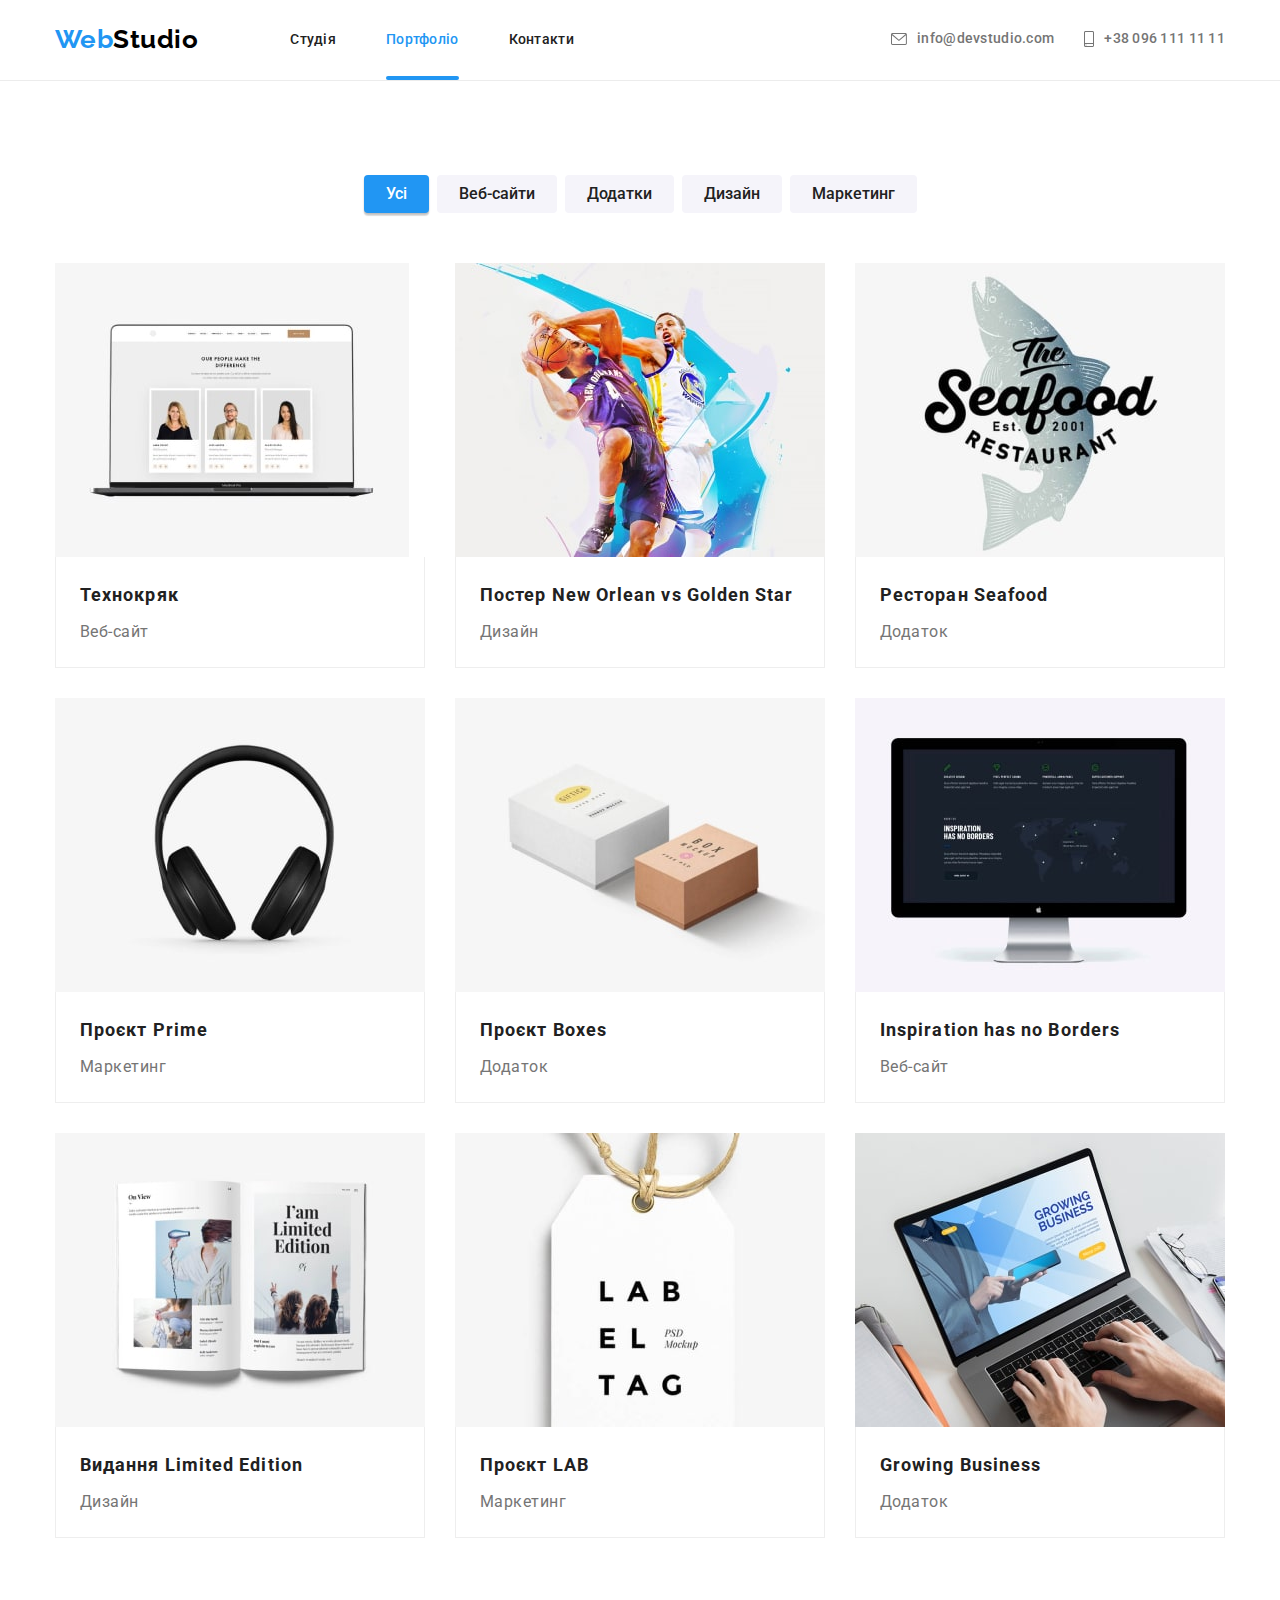
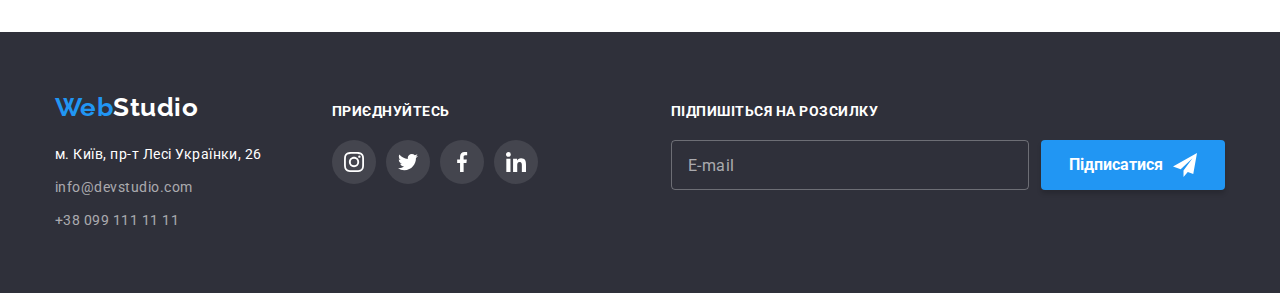
==== commit e159cd4f: "portfolio" ====
--- a/portfolio.html
+++ b/portfolio.html
@@ -138,13 +138,36 @@
             <li class="card-list__item">
               <a href="" class="card">
                 <div class="card__thumb">
-                  <img
-                    class="card__image"
-                    src="./images/portfolio-pics/img-1.jpg"
-                    alt="Ноутбук"
-                    width="370"
-                    height="294"
-                  />
+                  <picture>
+                    <source
+                      media="(min-width: 1200px )"
+                      srcset="
+                        ./images/portfolio-pics/img-1-1200.jpg,
+                        ./images/portfolio-pics/img-1-1200@2x.jpg 2x
+                      "
+                    />
+                    <source
+                      media="(min-width: 768px)"
+                      srcset="
+                        ./images/portfolio-pics/img-1-768.jpg,
+                        ./images/portfolio-pics/img-1-768@2x.jpg 2x
+                      "
+                    />
+                    <source
+                      media="(max-width: 767px)"
+                      srcset="
+                        ./images/portfolio-pics/img-1-480.jpg,
+                        ./images/portfolio-pics/img-1-480@2x.jpg 2x
+                      "
+                    />
+
+                    <img
+                      class="card__image"
+                      src="./images/portfolio-pics/img-1-480.jpg"
+                      alt="Ноутбук"
+                    />
+                  </picture>
+
                   <div class="card__overlay">
                     <p class="card__overlay-text">
                       Ресурс пропонує комплексні пропозиції з різним рівнем функціоналу та сервісів.
@@ -163,13 +186,36 @@
             <li class="card-list__item">
               <a href="" class="card">
                 <div class="card__thumb">
-                  <img
-                    class="card__image"
-                    src="./images/portfolio-pics/img-2.jpg"
-                    alt="Баскетбол"
-                    width="370"
-                    height="294"
-                  />
+                  <picture>
+                    <source
+                      media="(min-width: 1200px )"
+                      srcset="
+                        ./images/portfolio-pics/img-2-1200.jpg,
+                        ./images/portfolio-pics/img-2-1200@2x.jpg 2x
+                      "
+                    />
+                    <source
+                      media="(min-width: 768px)"
+                      srcset="
+                        ./images/portfolio-pics/img-2-768.jpg,
+                        ./images/portfolio-pics/img-2-768@2x.jpg 2x
+                      "
+                    />
+                    <source
+                      media="(max-width: 767px)"
+                      srcset="
+                        ./images/portfolio-pics/img-2-480.jpg,
+                        ./images/portfolio-pics/img-2-480@2x.jpg 2x
+                      "
+                    />
+
+                    <img
+                      class="card__image"
+                      src="./images/portfolio-pics/img-2-480.jpg"
+                      alt="Баскетбол"
+                    />
+                  </picture>
+
                   <div class="card__overlay">
                     <p class="card__overlay-text">
                       Ресурс пропонує комплексні пропозиції з різним рівнем функціоналу та сервісів.
@@ -190,13 +236,36 @@
             <li class="card-list__item">
               <a href="" class="card">
                 <div class="card__thumb">
-                  <img
-                    class="card__image"
-                    src="./images/portfolio-pics/img-3.jpg"
-                    alt="Риба"
-                    width="370"
-                    height="294"
-                  />
+                  <picture>
+                    <source
+                      media="(min-width: 1200px )"
+                      srcset="
+                        ./images/portfolio-pics/img-3-1200.jpg,
+                        ./images/portfolio-pics/img-3-1200@2x.jpg 2x
+                      "
+                    />
+                    <source
+                      media="(min-width: 768px)"
+                      srcset="
+                        ./images/portfolio-pics/img-3-768.jpg,
+                        ./images/portfolio-pics/img-3-768@2x.jpg 2x
+                      "
+                    />
+                    <source
+                      media="(max-width: 767px)"
+                      srcset="
+                        ./images/portfolio-pics/img-3-480.jpg,
+                        ./images/portfolio-pics/img-3-480@2x.jpg 2x
+                      "
+                    />
+
+                    <img
+                      class="card__image"
+                      src="./images/portfolio-pics/img-3-480.jpg"
+                      alt="Риба"
+                    />
+                  </picture>
+
                   <div class="card__overlay">
                     <p class="card__overlay-text">
                       Ресурс пропонує комплексні пропозиції з різним рівнем функціоналу та сервісів.
@@ -215,13 +284,36 @@
             <li class="card-list__item">
               <a href="" class="card">
                 <div class="card__thumb">
-                  <img
-                    class="card__image"
-                    src="./images/portfolio-pics/img-4.jpg"
-                    alt="Навушники"
-                    width="370"
-                    height="294"
-                  />
+                  <picture>
+                    <source
+                      media="(min-width: 1200px )"
+                      srcset="
+                        ./images/portfolio-pics/img-4-1200.jpg,
+                        ./images/portfolio-pics/img-4-1200@2x.jpg 2x
+                      "
+                    />
+                    <source
+                      media="(min-width: 768px)"
+                      srcset="
+                        ./images/portfolio-pics/img-4-768.jpg,
+                        ./images/portfolio-pics/img-4-768@2x.jpg 2x
+                      "
+                    />
+                    <source
+                      media="(max-width: 767px)"
+                      srcset="
+                        ./images/portfolio-pics/img-4-480.jpg,
+                        ./images/portfolio-pics/img-4-480@2x.jpg 2x
+                      "
+                    />
+
+                    <img
+                      class="card__image"
+                      src="./images/portfolio-pics/img-4-480.jpg"
+                      alt="Навушники"
+                    />
+                  </picture>
+
                   <div class="card__overlay">
                     <p class="card__overlay-text">
                       Ресурс пропонує комплексні пропозиції з різним рівнем функціоналу та сервісів.
@@ -240,13 +332,36 @@
             <li class="card-list__item">
               <a href="" class="card">
                 <div class="card__thumb">
-                  <img
-                    class="card__image"
-                    src="./images/portfolio-pics/img-5.jpg"
-                    alt="Дві коробки"
-                    width="370"
-                    height="294"
-                  />
+                  <picture>
+                    <source
+                      media="(min-width: 1200px )"
+                      srcset="
+                        ./images/portfolio-pics/img-5-1200.jpg,
+                        ./images/portfolio-pics/img-5-1200@2x.jpg 2x
+                      "
+                    />
+                    <source
+                      media="(min-width: 768px)"
+                      srcset="
+                        ./images/portfolio-pics/img-5-768.jpg,
+                        ./images/portfolio-pics/img-5-768@2x.jpg 2x
+                      "
+                    />
+                    <source
+                      media="(max-width: 767px)"
+                      srcset="
+                        ./images/portfolio-pics/img-5-480.jpg,
+                        ./images/portfolio-pics/img-5-480@2x.jpg 2x
+                      "
+                    />
+
+                    <img
+                      class="card__image"
+                      src="./images/portfolio-pics/img-5-480.jpg"
+                      alt="Дві коробки"
+                    />
+                  </picture>
+
                   <div class="card__overlay">
                     <p class="card__overlay-text">
                       Ресурс пропонує комплексні пропозиції з різним рівнем функціоналу та сервісів.
@@ -265,13 +380,36 @@
             <li class="card-list__item">
               <a href="" class="card">
                 <div class="card__thumb">
-                  <img
-                    class="card__image"
-                    src="./images/portfolio-pics/img-6.jpg"
-                    alt="Монітор iMac"
-                    width="370"
-                    height="294"
-                  />
+                  <picture>
+                    <source
+                      media="(min-width: 1200px )"
+                      srcset="
+                        ./images/portfolio-pics/img-6-1200.jpg,
+                        ./images/portfolio-pics/img-6-1200@2x.jpg 2x
+                      "
+                    />
+                    <source
+                      media="(min-width: 768px)"
+                      srcset="
+                        ./images/portfolio-pics/img-6-768.jpg,
+                        ./images/portfolio-pics/img-6-768@2x.jpg 2x
+                      "
+                    />
+                    <source
+                      media="(max-width: 767px)"
+                      srcset="
+                        ./images/portfolio-pics/img-6-480.jpg,
+                        ./images/portfolio-pics/img-6-480@2x.jpg 2x
+                      "
+                    />
+
+                    <img
+                      class="card__image"
+                      src="./images/portfolio-pics/img-6-480.jpg"
+                      alt="Монітор iMac"
+                    />
+                  </picture>
+
                   <div class="card__overlay">
                     <p class="card__overlay-text">
                       Ресурс пропонує комплексні пропозиції з різним рівнем функціоналу та сервісів.
@@ -290,13 +428,36 @@
             <li class="card-list__item">
               <a href="" class="card">
                 <div class="card__thumb">
-                  <img
-                    class="card__image"
-                    src="./images/portfolio-pics/img-7.jpg"
-                    alt="Журнал"
-                    width="370"
-                    height="294"
-                  />
+                  <picture>
+                    <source
+                      media="(min-width: 1200px )"
+                      srcset="
+                        ./images/portfolio-pics/img-7-1200.jpg,
+                        ./images/portfolio-pics/img-7-1200@2x.jpg 2x
+                      "
+                    />
+                    <source
+                      media="(min-width: 768px)"
+                      srcset="
+                        ./images/portfolio-pics/img-7-768.jpg,
+                        ./images/portfolio-pics/img-7-768@2x.jpg 2x
+                      "
+                    />
+                    <source
+                      media="(max-width: 767px)"
+                      srcset="
+                        ./images/portfolio-pics/img-7-480.jpg,
+                        ./images/portfolio-pics/img-7-480@2x.jpg 2x
+                      "
+                    />
+
+                    <img
+                      class="card__image"
+                      src="./images/portfolio-pics/img-7-480.jpg"
+                      alt="Журнал"
+                    />
+                  </picture>
+
                   <div class="card__overlay">
                     <p class="card__overlay-text">
                       Ресурс пропонує комплексні пропозиції з різним рівнем функціоналу та сервісів.
@@ -315,13 +476,36 @@
             <li class="card-list__item">
               <a href="" class="card">
                 <div class="card__thumb">
-                  <img
-                    class="card__image"
-                    src="./images/portfolio-pics/img-8.jpg"
-                    alt="Бірка"
-                    width="370"
-                    height="294"
-                  />
+                  <picture>
+                    <source
+                      media="(min-width: 1200px )"
+                      srcset="
+                        ./images/portfolio-pics/img-8-1200.jpg,
+                        ./images/portfolio-pics/img-8-1200@2x.jpg 2x
+                      "
+                    />
+                    <source
+                      media="(min-width: 768px)"
+                      srcset="
+                        ./images/portfolio-pics/img-8-768.jpg,
+                        ./images/portfolio-pics/img-8-768@2x.jpg 2x
+                      "
+                    />
+                    <source
+                      media="(max-width: 767px)"
+                      srcset="
+                        ./images/portfolio-pics/img-8-480.jpg,
+                        ./images/portfolio-pics/img-8-480@2x.jpg 2x
+                      "
+                    />
+
+                    <img
+                      class="card__image"
+                      src="./images/portfolio-pics/img-8-480.jpg"
+                      alt="Бірка"
+                    />
+                  </picture>
+
                   <div class="card__overlay">
                     <p class="card__overlay-text">
                       Ресурс пропонує комплексні пропозиції з різним рівнем функціоналу та сервісів.
@@ -340,13 +524,36 @@
             <li class="card-list__item">
               <a href="" class="card">
                 <div class="card__thumb">
-                  <img
-                    class="card__image"
-                    src="./images/portfolio-pics/img-9.jpg"
-                    alt="Руки на ноутбуці"
-                    width="370"
-                    height="294"
-                  />
+                  <picture>
+                    <source
+                      media="(min-width: 1200px )"
+                      srcset="
+                        ./images/portfolio-pics/img-9-1200.jpg,
+                        ./images/portfolio-pics/img-9-1200@2x.jpg 2x
+                      "
+                    />
+                    <source
+                      media="(min-width: 768px)"
+                      srcset="
+                        ./images/portfolio-pics/img-9-768.jpg,
+                        ./images/portfolio-pics/img-9-768@2x.jpg 2x
+                      "
+                    />
+                    <source
+                      media="(max-width: 767px)"
+                      srcset="
+                        ./images/portfolio-pics/img-9-480.jpg,
+                        ./images/portfolio-pics/img-9-480@2x.jpg 2x
+                      "
+                    />
+
+                    <img
+                      class="card__image"
+                      src="./images/portfolio-pics/img-9-480.jpg"
+                      alt="Руки на ноутбуці"
+                    />
+                  </picture>
+
                   <div class="card__overlay">
                     <p class="card__overlay-text">
                       Ресурс пропонує комплексні пропозиції з різним рівнем функціоналу та сервісів.
--- a/css/main.min.css
+++ b/css/main.min.css
@@ -1 +1 @@
-/*! modern-normalize v1.1.0 | MIT License | https://github.com/sindresorhus/modern-normalize */@import"https://fonts.googleapis.com/css2?family=Raleway:wght@700&family=Roboto:wght@400;500;700;900&display=swap";*,::before,::after{-webkit-box-sizing:border-box;box-sizing:border-box}html{line-height:1.15;-webkit-text-size-adjust:100%;-moz-tab-size:4;-o-tab-size:4;tab-size:4}body{margin:0;font-family:system-ui,-apple-system,"Segoe UI",Roboto,Helvetica,Arial,sans-serif,"Apple Color Emoji","Segoe UI Emoji"}hr{height:0;color:inherit}abbr[title]{-webkit-text-decoration:underline dotted;text-decoration:underline dotted}b,strong{font-weight:bolder}code,kbd,samp,pre{font-family:ui-monospace,SFMono-Regular,Consolas,"Liberation Mono",Menlo,monospace;font-size:1em}small{font-size:80%}sub,sup{font-size:75%;line-height:0;position:relative;vertical-align:baseline}sub{bottom:-0.25em}sup{top:-0.5em}table{text-indent:0;border-color:inherit}button,input,optgroup,select,textarea{font-family:inherit;font-size:100%;line-height:1.15;margin:0}button,select{text-transform:none}button,[type=button],[type=reset],[type=submit]{-webkit-appearance:button}::-moz-focus-inner{border-style:none;padding:0}:-moz-focusring{outline:1px dotted ButtonText}:-moz-ui-invalid{box-shadow:none}legend{padding:0}progress{vertical-align:baseline}::-webkit-inner-spin-button,::-webkit-outer-spin-button{height:auto}[type=search]{-webkit-appearance:textfield;outline-offset:-2px}::-webkit-search-decoration{-webkit-appearance:none}::-webkit-file-upload-button{-webkit-appearance:button;font:inherit}summary{display:list-item}html{-webkit-box-sizing:border-box;box-sizing:border-box}body{background-color:#fff;color:#757575;letter-spacing:.03em;font-family:Roboto,sans-serif}h1,h2,h3,p,ul{margin:0;padding-left:0}.container{padding:0 15px;margin-left:auto;margin-right:auto}@media screen and (min-width: 480px){.container{width:480px}}@media screen and (min-width: 768px){.container{width:768px;margin-left:auto;margin-right:auto}}@media screen and (min-width: 1200px){.container{width:1200px}}.section{padding-top:60px;padding-bottom:60px}@media screen and (min-width: 1200px){.section{padding-top:94px;padding-bottom:94px}}.title--visually-hidden,.advantages__title--visually-hidden{position:absolute;white-space:nowrap;width:1px;height:1px;overflow:hidden;border:0;padding:0;clip:rect(0 0 0 0);-webkit-clip-path:inset(50%);clip-path:inset(50%);margin:-1px}.card-list,.sorter,.address__list,.clients__list,.socials,.team__list,.specialization__list,.advantages__list{list-style:none}.address__contact,.address__map,.clients__link,.socials__link,.agreement__terms:hover,.agreement__terms:focus,.logo{text-decoration:none}.page-header{background-color:#fff;border-bottom:1px solid #ececec}.page-header__container{padding-top:15px;padding-bottom:15px}@media screen and (max-width: calc(768px - 1px)){.page-header__container{position:relative}}@media screen and (max-width: calc(768px - 1px)){.menu-open-button{position:absolute;top:10px;right:10px;padding:0;border:none;background-color:rgba(0,0,0,0);line-height:0}.menu-open-button__icon-menu{fill:#212121}}@media screen and (min-width: 768px){.menu-open-button{display:none}.page-header__container{display:-webkit-box;display:-ms-flexbox;display:flex;padding-top:21px;padding-bottom:21px}}@media screen and (min-width: 1200px){.page-header__container{padding-top:24px;padding-bottom:25px}}.logo{text-decoration:none;font-family:Raleway,sans-serif;font-weight:700;font-size:24px;line-height:1.19;color:#000}.logo--blue{color:#2196f3}.logo--secondary{display:inline-block;margin-bottom:20px}.logo--white{color:#fff}@media screen and (min-width: 1200px){.logo{font-size:26px}}@media screen and (max-width: calc(768px - 1px)){.mobile-menu{position:fixed;top:0;left:0;width:100%;height:100%;background-color:#fff;opacity:0;visibility:hidden;pointer-events:none;overflow:scroll}.mobile-menu.is-open{opacity:1;visibility:visible;pointer-events:auto}.mobile-menu__container{padding:48px 40px}.mobile-menu__close-button{position:absolute;top:10px;right:10px;padding:0;border:none;background-color:rgba(0,0,0,0);line-height:0}.mobile-menu__icon-close{fill:#212121}.mobile-menu__close-button:hover .mobile-menu__icon-close,.mobile-menu__close-button:focus .mobile-menu__icon-close{fill:#2196f3}.mobile-menu__navigation-list,.mobile-menu__contacts-list,.mobile-menu__socials-list{list-style:none}.mobile-menu__navigation-list{margin-bottom:calc(100vh - 496px)}.mobile-menu__navigation-item:not(:last-child),.mobile-menu__contacts-item:first-child{margin-bottom:32px}.mobile-menu__navigation-link,.mobile-menu__contacts-link,.mobile-menu__socials-link{text-decoration:none;font-family:Roboto,sans-serif;font-weight:500;letter-spacing:.02em}.mobile-menu__navigation-link,.mobile-menu__contacts-link{color:#212121;font-size:40px;line-height:1.18}.mobile-menu__navigation-link--current{color:#2196f3}.mobile-menu__contacts-list{margin-bottom:64px}.mobile-menu__contacts-link--blue,.mobile-menu__socials-link{color:#2196f3}.mobile-menu__contacts-link--grey{font-size:24px;line-height:1.18;color:#757575}.mobile-menu__socials-list{display:-webkit-box;display:-ms-flexbox;display:flex}.mobile-menu__socials-item{padding-right:10px}.mobile-menu__socials-item:not(:last-child){border-right:1px solid rgba(33,33,33,.2)}.mobile-menu__socials-item:not(:first-child){padding-left:10px}.mobile-menu__socials-link{font-size:18px;line-height:1.2}}@media screen and (min-width: 768px){.mobile-menu{display:none}}@media screen and (max-width: calc(768px - 1px)){.navigation__list{display:none}}@media screen and (min-width: 768px){.navigation__list{display:-webkit-box;display:-ms-flexbox;display:flex;list-style:none;margin-left:87px}.navigation{display:-webkit-box;display:-ms-flexbox;display:flex;-webkit-box-align:center;-ms-flex-align:center;align-items:center}.navigation__item:not(:last-child){margin-right:50px}.navigation__link{text-decoration:none;font-weight:500;font-size:14px;line-height:1.14;letter-spacing:.02em;color:#212121;-webkit-transition:color 250ms cubic-bezier(0.4, 0, 0.2, 1);transition:color 250ms cubic-bezier(0.4, 0, 0.2, 1)}.navigation__link:hover,.navigation__link:focus{color:#2196f3}}@media screen and (min-width: 1200px){.navigation__list{margin-left:92px}}@media screen and (max-width: calc(768px - 1px)){.contacts__list{display:none}}@media screen and (min-width: 768px){.contacts__list{list-style:none;margin-left:auto}.contacts__link{display:-webkit-box;display:-ms-flexbox;display:flex;-webkit-box-align:center;-ms-flex-align:center;align-items:center;text-decoration:none;font-weight:500;font-size:12px;line-height:1.14;letter-spacing:.02em;color:#757575;-webkit-transition:color 250ms cubic-bezier(0.4, 0, 0.2, 1);transition:color 250ms cubic-bezier(0.4, 0, 0.2, 1)}.contacts__link:hover,.contacts__link:focus{color:#2196f3}.contacts__icon{fill:#757575;margin-right:10px;-webkit-transition:fill 250ms cubic-bezier(0.4, 0, 0.2, 1);transition:fill 250ms cubic-bezier(0.4, 0, 0.2, 1)}.contacts__link:hover .contacts__icon,.contacts__link:focus .contacts__icon{fill:currentColor}}@media screen and (max-width: calc(1200px - 1px)){.contacts__item:not(:last-child){margin-bottom:10px}}@media screen and (min-width: 1200px){.contacts__list{display:-webkit-box;display:-ms-flexbox;display:flex;-webkit-box-align:center;-ms-flex-align:center;align-items:center}.contacts__item:not(:last-child){margin-right:30px}.contacts__link{font-size:14px}.contacts__icon--first{width:16px;height:12px}.contacts__icon--second{width:10px;height:16px}}.navigation__link--current{position:relative;padding-bottom:28px;color:#2196f3}.navigation__link--current::after{position:absolute;bottom:-5px;right:0;display:block;content:"";width:100%;height:4px;border-radius:2px;background-color:#2196f3}.hero{display:-webkit-box;display:-ms-flexbox;display:flex;-webkit-box-orient:vertical;-webkit-box-direction:normal;-ms-flex-direction:column;flex-direction:column;-webkit-box-align:center;-ms-flex-align:center;align-items:center;padding-top:118px;padding-bottom:118px;text-align:center}.hero__title{color:#fff;font-weight:900;font-size:26px;line-height:1.36;text-align:center;text-transform:uppercase;letter-spacing:.06em}.hero__button{color:#fff;background-color:#2196f3;font-family:inherit;font-weight:700;font-size:16px;line-height:1.88;letter-spacing:.06em;-webkit-box-shadow:0px 4px 4px rgba(0,0,0,.15);box-shadow:0px 4px 4px rgba(0,0,0,.15);min-width:216px;box-shadow:0px 4px 4px rgba(0,0,0,.15);border:0;border-radius:4px;padding:10px 24px;text-align:center;margin-top:30px;-webkit-transition:background-color 250ms cubic-bezier(0.4, 0, 0.2, 1);transition:background-color 250ms cubic-bezier(0.4, 0, 0.2, 1)}.hero__button:hover,.hero__button:focus{background-color:#188ce8}.overlay{min-height:400px;background-image:-webkit-gradient(linear, left top, right top, from(rgba(47, 48, 58, 0.4)), to(rgba(47, 48, 58, 0.4))),url(../images/hero-480.jpg);background-image:linear-gradient(to right, rgba(47, 48, 58, 0.4), rgba(47, 48, 58, 0.4)),url(../images/hero-480.jpg);background-color:#c4c4c4;background-size:cover;background-repeat:no-repeat}@media screen and (min-device-pixel-ratio: 2)and (max-width: calc(768px - 1px)),screen and (-webkit-min-device-pixel-ratio: 2)and (max-width: calc(768px - 1px)),screen and (min-resolution: 192dpi)and (max-width: calc(768px - 1px)),screen and (min-resolution: 2dppx)and (max-width: calc(768px - 1px)){.overlay{background-image:-webkit-gradient(linear, left top, right top, from(rgba(47, 48, 58, 0.4)), to(rgba(47, 48, 58, 0.4))),url(../images/hero-480@2x.jpg);background-image:linear-gradient(to right, rgba(47, 48, 58, 0.4), rgba(47, 48, 58, 0.4)),url(../images/hero-480@2x.jpg)}}@media screen and (min-width: 768px){.overlay{max-width:768px;margin-left:auto;margin-right:auto;background-image:-webkit-gradient(linear, left top, right top, from(rgba(47, 48, 58, 0.4)), to(rgba(47, 48, 58, 0.4))),url(../images/hero-768.jpg);background-image:linear-gradient(to right, rgba(47, 48, 58, 0.4), rgba(47, 48, 58, 0.4)),url(../images/hero-768.jpg)}}@media screen and (min-width: 768px)and (min-device-pixel-ratio: 2)and (max-width: calc(1200px - 1px)),screen and (min-width: 768px)and (-webkit-min-device-pixel-ratio: 2)and (max-width: calc(1200px - 1px)),screen and (min-width: 768px)and (min-resolution: 192dpi)and (max-width: calc(1200px - 1px)),screen and (min-width: 768px)and (min-resolution: 2dppx)and (max-width: calc(1200px - 1px)){.overlay{background-image:-webkit-gradient(linear, left top, right top, from(rgba(47, 48, 58, 0.4)), to(rgba(47, 48, 58, 0.4))),url(../images/hero-768@2x.jpg);background-image:linear-gradient(to right, rgba(47, 48, 58, 0.4), rgba(47, 48, 58, 0.4)),url(../images/hero-768@2x.jpg)}}@media screen and (min-width: 1200px){.hero__title{font-size:44px}.hero{padding-top:200px;padding-bottom:200px}.overlay{min-height:600px;max-width:1600px;background-image:-webkit-gradient(linear, left top, right top, from(rgba(47, 48, 58, 0.4)), to(rgba(47, 48, 58, 0.4))),url(../images/hero-1200.jpg);background-image:linear-gradient(to right, rgba(47, 48, 58, 0.4), rgba(47, 48, 58, 0.4)),url(../images/hero-1200.jpg)}}@media screen and (min-width: 1200px)and (min-device-pixel-ratio: 2)and (min-width: 1200px),screen and (min-width: 1200px)and (-webkit-min-device-pixel-ratio: 2)and (min-width: 1200px),screen and (min-width: 1200px)and (min-resolution: 192dpi)and (min-width: 1200px),screen and (min-width: 1200px)and (min-resolution: 2dppx)and (min-width: 1200px){.overlay{background-image:-webkit-gradient(linear, left top, right top, from(rgba(47, 48, 58, 0.4)), to(rgba(47, 48, 58, 0.4))),url(../images/hero-1200@2x.jpg);background-image:linear-gradient(to right, rgba(47, 48, 58, 0.4), rgba(47, 48, 58, 0.4)),url(../images/hero-1200@2x.jpg)}}.backdrop{position:fixed;top:0;bottom:0;right:0;left:0;background-color:rgba(0,0,0,.2);opacity:1;-webkit-transition:opacity 250ms cubic-bezier(0.4, 0, 0.2, 1);transition:opacity 250ms cubic-bezier(0.4, 0, 0.2, 1)}@media screen and (max-width: calc(768px - 1px)){.backdrop{overflow:auto}}.is-hidden{opacity:0;pointer-events:none;visibility:hidden}.modal{position:absolute;padding:40px;background-color:#fff}@media screen and (max-width: calc(768px - 1px)){.modal{left:15px;right:15px;top:93px}}@media screen and (min-width: 768px){.modal{top:50%;left:50%;-webkit-transform:translate(-50%, -50%) scale(1);transform:translate(-50%, -50%) scale(1);width:450px;-webkit-transition:-webkit-transform 250ms cubic-bezier(0.4, 0, 0.2, 1) 100ms;transition:-webkit-transform 250ms cubic-bezier(0.4, 0, 0.2, 1) 100ms;transition:transform 250ms cubic-bezier(0.4, 0, 0.2, 1) 100ms;transition:transform 250ms cubic-bezier(0.4, 0, 0.2, 1) 100ms, -webkit-transform 250ms cubic-bezier(0.4, 0, 0.2, 1) 100ms}}@media screen and (min-width: 1200px){.modal{width:528px}}.is-hidden .modal{-webkit-transform:translate(-50%, 50%) scale(1.2);transform:translate(-50%, 50%) scale(1.2)}.modal__title{margin-bottom:12px;font-weight:700;font-size:20px;line-height:1.15;text-align:center;color:#212121}.form__input,.form__textarea,.form__label{display:block}.form__label{margin-bottom:4px;font-weight:400;font-size:12px;line-height:1.17;letter-spacing:.01em}.form__field{position:relative;margin-bottom:10px}.form__input{padding-left:42px;width:100%;border:1px solid rgba(33,33,33,.2);border-radius:4px;height:44px;-webkit-transition:border 250ms cubic-bezier(0.4, 0, 0.2, 1);transition:border 250ms cubic-bezier(0.4, 0, 0.2, 1)}.form__input:focus,.form__input:hover{border:1px solid #2196f3;outline:none}.form__icon{position:absolute;top:50%;left:12px;-webkit-transform:translateY(-50%);transform:translateY(-50%);-webkit-transition:fill 250ms cubic-bezier(0.4, 0, 0.2, 1);transition:fill 250ms cubic-bezier(0.4, 0, 0.2, 1)}.form__input:focus+.form__icon,.form__input:hover+.form__icon{fill:#2196f3}.form__textarea{width:100%;height:120px;padding:12px 16px;margin-bottom:20px;margin-top:4px;border:1px solid rgba(33,33,33,.2);border-radius:4px;resize:none}.form__textarea::-webkit-input-placeholder{font-weight:400;font-size:12px;line-height:1.17;letter-spacing:.01em;color:rgba(117,117,117,.5);-webkit-transition:border 250ms cubic-bezier(0.4, 0, 0.2, 1);transition:border 250ms cubic-bezier(0.4, 0, 0.2, 1)}.form__textarea::-moz-placeholder{font-weight:400;font-size:12px;line-height:1.17;letter-spacing:.01em;color:rgba(117,117,117,.5);-moz-transition:border 250ms cubic-bezier(0.4, 0, 0.2, 1);transition:border 250ms cubic-bezier(0.4, 0, 0.2, 1)}.form__textarea:-ms-input-placeholder{font-weight:400;font-size:12px;line-height:1.17;letter-spacing:.01em;color:rgba(117,117,117,.5);-ms-transition:border 250ms cubic-bezier(0.4, 0, 0.2, 1);transition:border 250ms cubic-bezier(0.4, 0, 0.2, 1)}.form__textarea::-ms-input-placeholder{font-weight:400;font-size:12px;line-height:1.17;letter-spacing:.01em;color:rgba(117,117,117,.5);-ms-transition:border 250ms cubic-bezier(0.4, 0, 0.2, 1);transition:border 250ms cubic-bezier(0.4, 0, 0.2, 1)}.form__textarea::placeholder{font-weight:400;font-size:12px;line-height:1.17;letter-spacing:.01em;color:rgba(117,117,117,.5);-webkit-transition:border 250ms cubic-bezier(0.4, 0, 0.2, 1);transition:border 250ms cubic-bezier(0.4, 0, 0.2, 1)}.form__textarea:hover{border:1px solid #2196f3}.form__textarea:focus{border:1px solid #2196f3;outline:none}.form__btn{display:block;margin-right:auto;margin-left:auto;padding:10px 52px;background-color:#2196f3;border:none;-webkit-box-shadow:0px 4px 4px rgba(0,0,0,.15);box-shadow:0px 4px 4px rgba(0,0,0,.15);border-radius:4px;color:#fff;font-weight:700;font-size:16px;line-height:1.88;letter-spacing:.06em;cursor:pointer;-webkit-transition:background-color 250ms cubic-bezier(0.4, 0, 0.2, 1);transition:background-color 250ms cubic-bezier(0.4, 0, 0.2, 1)}.form__btn:hover{background-color:#188ce8}.form__btn:focus{background-color:#188ce8;text-decoration:none}.agreement__label{position:relative;display:block;margin-bottom:30px;font-weight:400;font-size:14px;line-height:1.71;letter-spacing:.03em;padding-left:24px}.agreement__label:hover,.agreement__label:focus{text-decoration:none}.agreement__checkbox{-webkit-appearance:none;-moz-appearance:none;appearance:none}.agreement__icon-check,.agreement__icon-empty{position:absolute;left:0;top:4px;-webkit-transition:opacity 250ms cubic-bezier(0.4, 0, 0.2, 1),fill 250ms cubic-bezier(0.4, 0, 0.2, 1);transition:opacity 250ms cubic-bezier(0.4, 0, 0.2, 1),fill 250ms cubic-bezier(0.4, 0, 0.2, 1)}.agreement__icon-empty{fill:#000}.agreement__icon-check{opacity:0}.agreement__checkbox:checked+.agreement__icon-check{opacity:1}.agreement__checkbox:checked~.agreement__icon-empty{opacity:0}.agreement__checkbox:focus~.agreement__icon-empty{fill:#2196f3}.agreement__checkbox:checked~.agreement__icon-empty{fill:#2196f3}.agreement__terms{color:#2196f3}.close-btn{position:absolute;top:8px;right:8px;padding:0;display:-webkit-box;display:-ms-flexbox;display:flex;-webkit-box-align:center;-ms-flex-align:center;align-items:center;-webkit-box-pack:center;-ms-flex-pack:center;justify-content:center;cursor:pointer;width:30px;height:30px;border-radius:50%;background:#fff;border:1px solid rgba(0,0,0,.1)}.close-btn__icon{-webkit-transition:fill 250ms cubic-bezier(0.4, 0, 0.2, 1);transition:fill 250ms cubic-bezier(0.4, 0, 0.2, 1)}.close-btn:hover .close-btn__icon,.close-btn:focus .close-btn__icon{fill:#2196f3}@media screen and (min-width: 768px){.advantages__list{display:-webkit-box;display:-ms-flexbox;display:flex;gap:30px}}@media screen and (min-width: 768px)and (max-width: 1199px){.advantages__list{-ms-flex-wrap:wrap;flex-wrap:wrap}}.advantages__item::before{content:"";display:block;height:120px;border-radius:4px;background-color:#f5f4fa;background-repeat:no-repeat;background-position:center}@media screen and (max-width: calc(768px - 1px)){.advantages__item:not(:last-child){margin-bottom:30px}}@media screen and (min-width: 768px)and (max-width: calc(1200px - 1px)){.advantages__item{-ms-flex-preferred-size:calc((100% - 30px)/2);flex-basis:calc((100% - 30px)/2)}}@media screen and (min-width: 1200px){.advantages__item{-ms-flex-preferred-size:calc((100% - 90px)/3);flex-basis:calc((100% - 90px)/3)}}.advantages__subtitle{margin-top:30px;margin-bottom:10px;font-size:14px;line-height:1.42;text-transform:uppercase;color:#212121;text-align:center}@media screen and (min-width: 768px){.advantages__subtitle{text-align:start}}.advantages__text{font-style:normal;font-size:14px;line-height:1.71}.icon-antenna::before{background-image:url(../images/icons/antenna.svg)}.icon-clock:before{background-image:url(../images/icons/clock.svg)}.icon-diagram:before{background-image:url(../images/icons/diagram.svg)}.icon-astronaut:before{background-image:url(../images/icons/astronaut.svg)}@media screen and (max-width: calc(1200px - 1px)){.specialization{display:none}}.specialization{padding-top:0}.specialization__title{margin-bottom:50px;font-size:36px;line-height:1.17;color:#212121;text-align:center}.specialization__list{display:-webkit-box;display:-ms-flexbox;display:flex;margin-left:calc(-1 * 30px)}.specialization__item{margin-left:30px;-ms-flex-preferred-size:calc(100% / 3 - 30px);flex-basis:calc(100% / 3 - 30px)}.specialization__thumb{position:relative}.specialization__image{display:block}.specialization__description{position:absolute;bottom:0;right:0;left:0;width:100%;padding-top:27px;padding-bottom:27px;font-weight:700;font-size:14px;text-align:center;text-transform:uppercase;background-color:rgba(47,48,58,.8);color:#fff}.team{background-color:#f5f4fa}.team__title{margin-bottom:30px;font-size:28px;line-height:1.17;text-align:center;color:#212121}@media screen and (min-width: 1200px){.team__title{font-size:36px;margin-bottom:50px}}@media screen and (min-width: 768px){.team__list{display:-webkit-box;display:-ms-flexbox;display:flex;gap:30px}}@media screen and (min-width: 768px)and (max-width: calc(1200px - 1px)){.team__list{-ms-flex-wrap:wrap;flex-wrap:wrap}}.member-card{background-color:#fff;-webkit-box-shadow:0px 1px 3px rgba(0,0,0,.12),0px 1px 1px rgba(0,0,0,.14),0px 2px 1px rgba(0,0,0,.2);box-shadow:0px 1px 3px rgba(0,0,0,.12),0px 1px 1px rgba(0,0,0,.14),0px 2px 1px rgba(0,0,0,.2);border-radius:0px 0px 4px 4px}@media screen and (max-width: calc(768px - 1px)){.member-card{margin-bottom:30px}}@media screen and (min-width: 768px)and (max-width: calc(desktop-width - 1px)){.member-card{-ms-flex-preferred-size:calc((100% - 30px)/2);flex-basis:calc((100% - 30px)/2)}}@media screen and (min-width: 1200px){.member-card{-ms-flex-preferred-size:calc((100% - 90px)/3);flex-basis:calc((100% - 90px)/3)}}.member-card__image{max-width:100%}.member-card__info{padding-top:30px;padding-bottom:24px}.member-card__name{margin-bottom:10px;font-weight:500;font-size:16px;line-height:1.19;text-align:center;color:#212121}.member-card__position{margin-bottom:16px;font-size:16px;line-height:1.19;text-align:center;margin-bottom:16px}.socials{display:-webkit-box;display:-ms-flexbox;display:flex;-webkit-box-pack:center;-ms-flex-pack:center;justify-content:center;margin:0;padding:0}@media screen and (min-width: 768px){.subscription__socials{-webkit-box-pack:start;-ms-flex-pack:start;justify-content:start}}.socials__item:not(:last-child){margin-right:10px}.socials__link{display:-webkit-box;display:-ms-flexbox;display:flex;-webkit-box-pack:center;-ms-flex-pack:center;justify-content:center;-webkit-box-align:center;-ms-flex-align:center;align-items:center;width:44px;height:44px;border-radius:50%;background:rgba(255,255,255,.1);-webkit-transition:background-color 250ms cubic-bezier(0.4, 0, 0.2, 1);transition:background-color 250ms cubic-bezier(0.4, 0, 0.2, 1)}.socials__link:hover,.socials__link:focus{background-color:#2196f3}.socials__icon{width:20px;height:20px;fill:#fff;-webkit-transition:fill 250ms cubic-bezier(0.4, 0, 0.2, 1);transition:fill 250ms cubic-bezier(0.4, 0, 0.2, 1)}.socials__link:hover .socials__icon,.socials__link:focus .socials__icon{fill:#fff}.socials__link--white{background-color:#fff}.socials__icon--grey{fill:#afb1b8}.clients__title{margin-bottom:30px;font-size:28px;line-height:1.17;text-align:center;color:#212121}@media screen and (min-width: 1200px){.clients__title{font-size:36px;margin-bottom:50px}}.clients__list{display:-webkit-box;display:-ms-flexbox;display:flex;gap:30px}@media screen and (max-width: calc(1200px - 1px)){.clients__list{-ms-flex-wrap:wrap;flex-wrap:wrap}}.clients__item{-ms-flex-preferred-size:calc((100% - 30px)/2);flex-basis:calc((100% - 30px)/2)}@media screen and (min-width: 768px)and (max-width: calc(1200px - 1px)){.clients__item{-ms-flex-preferred-size:calc((100% - 60px)/3);flex-basis:calc((100% - 60px)/3)}}@media screen and (min-width: 1200px){.clients__item{-ms-flex-preferred-size:calc((100% - 150px)/6);flex-basis:calc((100% - 150px)/6)}}.clients__link{display:-webkit-box;display:-ms-flexbox;display:flex;-webkit-box-pack:center;-ms-flex-pack:center;justify-content:center;-webkit-box-align:center;-ms-flex-align:center;align-items:center;height:92px;border:1px solid #afb1b8;border-radius:4px;cursor:pointer;-webkit-transition:border 250ms cubic-bezier(0.4, 0, 0.2, 1);transition:border 250ms cubic-bezier(0.4, 0, 0.2, 1)}.clients__link:hover,.clients__link:focus{border:1px solid #2196f3}.clients__logo{width:106px;height:60px;fill:#afb1b8;-webkit-transition:fill 250ms cubic-bezier(0.4, 0, 0.2, 1);transition:fill 250ms cubic-bezier(0.4, 0, 0.2, 1)}.clients__link:hover .clients__logo,.clients__link:focus .clients__logo{fill:#2196f3}.page-footer{padding-top:60px;padding-bottom:60px;background-color:#2f303a}@media screen and (max-width: calc(1200px - 1px)){.page-footer__container{text-align:center}}@media screen and (min-width: 1200px){.page-footer__container{display:-webkit-box;display:-ms-flexbox;display:flex;-webkit-box-pack:justify;-ms-flex-pack:justify;justify-content:space-between;-webkit-box-align:baseline;-ms-flex-align:baseline;align-items:baseline}}@media screen and (min-width: 768px){.flexing-container{display:-webkit-box;display:-ms-flexbox;display:flex;-webkit-box-align:baseline;-ms-flex-align:baseline;align-items:baseline}}@media screen and (min-width: 768px)and (max-width: calc(1200px - 1px)){.flexing-container{-ms-flex-pack:distribute;justify-content:space-around;text-align:center}}.address__list{font-style:normal;font-family:Roboto,sans-serif}.address__item.address__item:nth-child(2n){margin-top:8px;margin-bottom:5px}@media screen and (min-width: 768px){.address__item.address__item:nth-child(2n){margin-bottom:8px}}@media screen and (min-width: 1200px){.address__item.address__item:nth-child(2n){margin-bottom:9px;margin-top:9px}}.address__map{font-size:14px;line-height:1.71;color:#fff;-webkit-transition:color 250ms cubic-bezier(0.4, 0, 0.2, 1);transition:color 250ms cubic-bezier(0.4, 0, 0.2, 1)}.address__map:hover,.address__map:focus{color:#2196f3}.address__contact{font-size:14px;line-height:1.71;color:rgba(255,255,255,.6);-webkit-transition:color 250ms cubic-bezier(0.4, 0, 0.2, 1);transition:color 250ms cubic-bezier(0.4, 0, 0.2, 1)}.address__contact:hover,.address__contact:focus{color:#2196f3}@media screen and (max-width: calc(768px - 1px)){.subscription--following{margin-top:60px;margin-bottom:60px}}@media screen and (min-width: 1200px){.subscription--following{margin-left:70px}}@media screen and (min-width: 768px)and (max-width: calc(1200px - 1px)){.subscription--general{margin-top:60px}}.subscription__title{font-weight:700;font-size:14px;line-height:1.14;text-transform:uppercase;color:#fff;margin-bottom:20px}.subscription__form{display:-webkit-box;display:-ms-flexbox;display:flex}@media screen and (max-width: calc(1200px - 1px)){.subscription__form{-webkit-box-orient:vertical;-webkit-box-direction:normal;-ms-flex-direction:column;flex-direction:column;-webkit-box-align:center;-ms-flex-align:center;align-items:center}}.subscription__input{width:100%;height:50px;padding-left:16px;background-color:rgba(0,0,0,0);border:1px solid rgba(255,255,255,.3);border-radius:4px;color:#fff}.subscription__input::-webkit-input-placeholder{font-weight:400;font-size:16px;line-height:1.25;letter-spacing:.03em;color:rgba(255,255,255,.6)}.subscription__input::-moz-placeholder{font-weight:400;font-size:16px;line-height:1.25;letter-spacing:.03em;color:rgba(255,255,255,.6)}.subscription__input:-ms-input-placeholder{font-weight:400;font-size:16px;line-height:1.25;letter-spacing:.03em;color:rgba(255,255,255,.6)}.subscription__input::-ms-input-placeholder{font-weight:400;font-size:16px;line-height:1.25;letter-spacing:.03em;color:rgba(255,255,255,.6)}.subscription__input::placeholder{font-weight:400;font-size:16px;line-height:1.25;letter-spacing:.03em;color:rgba(255,255,255,.6)}@media screen and (max-width: calc(1200px - 1px)){.subscription__input{margin-bottom:20px}}@media screen and (min-width: 768px){.subscription__input{width:450px}}@media screen and (min-width: 1200px){.subscription__input{width:358px;margin-right:12px}}.subscription__btn{display:-webkit-box;display:-ms-flexbox;display:flex;-webkit-box-align:center;-ms-flex-align:center;align-items:center;max-width:200px;padding:10px 28px;font-weight:700;font-size:16px;line-height:1.88;color:#fff;background-color:#2196f3;border-radius:4px;-webkit-box-shadow:0px 4px 4px rgba(0,0,0,.15);box-shadow:0px 4px 4px rgba(0,0,0,.15);border:none;cursor:pointer;-webkit-transition:background-color 250ms cubic-bezier(0.4, 0, 0.2, 1);transition:background-color 250ms cubic-bezier(0.4, 0, 0.2, 1)}.subscription__btn:focus,.subscription__btn:hover{background-color:#188ce8}.subscription__icon{margin-left:10px;fill:#fff}.sorter{display:-webkit-box;display:-ms-flexbox;display:flex;margin-bottom:40px}@media screen and (max-width: calc(768px - 1px)){.sorter{-ms-flex-wrap:wrap;flex-wrap:wrap;row-gap:21px;width:326px}}@media screen and (min-width: 768px){.sorter{-webkit-box-pack:center;-ms-flex-pack:center;justify-content:center;margin-bottom:30px}}@media screen and (min-width: 1200px){.sorter{margin-bottom:50px}}.sorter__item:not(:last-child){margin-right:8px}.sorter__button{font-weight:500;font-size:16px;line-height:1.63;background:#f5f4fa;color:#212121;padding:6px 22px;border-radius:4px;text-align:center;border:none;cursor:pointer;-webkit-transition:color 250ms cubic-bezier(0.4, 0, 0.2, 1),background-color 250ms cubic-bezier(0.4, 0, 0.2, 1),-webkit-box-shadow 250ms cubic-bezier(0.4, 0, 0.2, 1);transition:color 250ms cubic-bezier(0.4, 0, 0.2, 1),background-color 250ms cubic-bezier(0.4, 0, 0.2, 1),-webkit-box-shadow 250ms cubic-bezier(0.4, 0, 0.2, 1);transition:color 250ms cubic-bezier(0.4, 0, 0.2, 1),background-color 250ms cubic-bezier(0.4, 0, 0.2, 1),box-shadow 250ms cubic-bezier(0.4, 0, 0.2, 1);transition:color 250ms cubic-bezier(0.4, 0, 0.2, 1),background-color 250ms cubic-bezier(0.4, 0, 0.2, 1),box-shadow 250ms cubic-bezier(0.4, 0, 0.2, 1),-webkit-box-shadow 250ms cubic-bezier(0.4, 0, 0.2, 1)}.sorter__button:hover,.sorter__button:focus{color:#fff;background-color:#2196f3;-webkit-box-shadow:0px 3px 1px rgba(0,0,0,.1),0px 1px 2px rgba(0,0,0,.08),0px 2px 2px rgba(0,0,0,.12);box-shadow:0px 3px 1px rgba(0,0,0,.1),0px 1px 2px rgba(0,0,0,.08),0px 2px 2px rgba(0,0,0,.12)}.sorter__button--active{color:#fff;background-color:#2196f3;-webkit-box-shadow:0px 3px 1px rgba(0,0,0,.1),0px 1px 2px rgba(0,0,0,.08),0px 2px 2px rgba(0,0,0,.12);box-shadow:0px 3px 1px rgba(0,0,0,.1),0px 1px 2px rgba(0,0,0,.08),0px 2px 2px rgba(0,0,0,.12)}.card{display:block;text-decoration:none;-webkit-transition:-webkit-box-shadow 250ms cubic-bezier(0.4, 0, 0.2, 1);transition:-webkit-box-shadow 250ms cubic-bezier(0.4, 0, 0.2, 1);transition:box-shadow 250ms cubic-bezier(0.4, 0, 0.2, 1);transition:box-shadow 250ms cubic-bezier(0.4, 0, 0.2, 1), -webkit-box-shadow 250ms cubic-bezier(0.4, 0, 0.2, 1);overflow:hidden}.card:hover,.card:focus{-webkit-box-shadow:0px 1px 1px rgba(0,0,0,.12),0px 4px 4px rgba(0,0,0,.06),1px 4px 6px rgba(0,0,0,.16);box-shadow:0px 1px 1px rgba(0,0,0,.12),0px 4px 4px rgba(0,0,0,.06),1px 4px 6px rgba(0,0,0,.16)}.card__thumb{position:relative;display:block;width:100%;overflow:hidden}.card__image{display:block;max-width:100%}.card__description{padding:20px 24px;border-bottom:1px solid #eee;border-left:1px solid #eee;border-right:1px solid #eee}.card__title{margin-bottom:4px;color:#212121;font-size:18px;line-height:2;letter-spacing:.06em}.card__text{color:#757575;font-size:16px;line-height:1.88}.card__overlay{position:absolute;top:100%;left:0;display:block;width:100%;height:100%;padding:63px 24px;background-color:rgba(33,150,243,.9);-webkit-transition:-webkit-transform 250ms cubic-bezier(0.4, 0, 0.2, 1);transition:-webkit-transform 250ms cubic-bezier(0.4, 0, 0.2, 1);transition:transform 250ms cubic-bezier(0.4, 0, 0.2, 1);transition:transform 250ms cubic-bezier(0.4, 0, 0.2, 1), -webkit-transform 250ms cubic-bezier(0.4, 0, 0.2, 1)}.card:hover .card__overlay,.card:focus .card__overlay{-webkit-transform:translateY(-100%);transform:translateY(-100%)}.card__overlay-text{font-size:18px;line-height:1.56;color:#fff}/*# sourceMappingURL=main.min.css.map */+/*! modern-normalize v1.1.0 | MIT License | https://github.com/sindresorhus/modern-normalize */@import"https://fonts.googleapis.com/css2?family=Raleway:wght@700&family=Roboto:wght@400;500;700;900&display=swap";*,::before,::after{-webkit-box-sizing:border-box;box-sizing:border-box}html{line-height:1.15;-webkit-text-size-adjust:100%;-moz-tab-size:4;-o-tab-size:4;tab-size:4}body{margin:0;font-family:system-ui,-apple-system,"Segoe UI",Roboto,Helvetica,Arial,sans-serif,"Apple Color Emoji","Segoe UI Emoji"}hr{height:0;color:inherit}abbr[title]{-webkit-text-decoration:underline dotted;text-decoration:underline dotted}b,strong{font-weight:bolder}code,kbd,samp,pre{font-family:ui-monospace,SFMono-Regular,Consolas,"Liberation Mono",Menlo,monospace;font-size:1em}small{font-size:80%}sub,sup{font-size:75%;line-height:0;position:relative;vertical-align:baseline}sub{bottom:-0.25em}sup{top:-0.5em}table{text-indent:0;border-color:inherit}button,input,optgroup,select,textarea{font-family:inherit;font-size:100%;line-height:1.15;margin:0}button,select{text-transform:none}button,[type=button],[type=reset],[type=submit]{-webkit-appearance:button}::-moz-focus-inner{border-style:none;padding:0}:-moz-focusring{outline:1px dotted ButtonText}:-moz-ui-invalid{box-shadow:none}legend{padding:0}progress{vertical-align:baseline}::-webkit-inner-spin-button,::-webkit-outer-spin-button{height:auto}[type=search]{-webkit-appearance:textfield;outline-offset:-2px}::-webkit-search-decoration{-webkit-appearance:none}::-webkit-file-upload-button{-webkit-appearance:button;font:inherit}summary{display:list-item}html{-webkit-box-sizing:border-box;box-sizing:border-box}body{background-color:#fff;color:#757575;letter-spacing:.03em;font-family:Roboto,sans-serif}h1,h2,h3,p,ul{margin:0;padding-left:0}.container{padding:0 15px;margin-left:auto;margin-right:auto}@media screen and (min-width: 480px){.container{width:480px}}@media screen and (min-width: 768px){.container{width:768px;margin-left:auto;margin-right:auto}}@media screen and (min-width: 1200px){.container{width:1200px}}.section{padding-top:60px;padding-bottom:60px}@media screen and (min-width: 1200px){.section{padding-top:94px;padding-bottom:94px}}.title--visually-hidden,.advantages__title--visually-hidden{position:absolute;white-space:nowrap;width:1px;height:1px;overflow:hidden;border:0;padding:0;clip:rect(0 0 0 0);-webkit-clip-path:inset(50%);clip-path:inset(50%);margin:-1px}.card-list,.sorter,.address__list,.clients__list,.socials,.team__list,.specialization__list,.advantages__list{list-style:none}.address__contact,.address__map,.clients__link,.socials__link,.agreement__terms:hover,.agreement__terms:focus,.logo{text-decoration:none}.page-header{background-color:#fff;border-bottom:1px solid #ececec}.page-header__container{padding-top:15px;padding-bottom:15px}@media screen and (max-width: calc(768px - 1px)){.page-header__container{position:relative}}@media screen and (max-width: calc(768px - 1px)){.menu-open-button{position:absolute;top:10px;right:10px;padding:0;border:none;background-color:rgba(0,0,0,0);line-height:0}.menu-open-button__icon-menu{fill:#212121}}@media screen and (min-width: 768px){.menu-open-button{display:none}.page-header__container{display:-webkit-box;display:-ms-flexbox;display:flex;padding-top:21px;padding-bottom:21px}}@media screen and (min-width: 1200px){.page-header__container{padding-top:24px;padding-bottom:25px}}.logo{text-decoration:none;font-family:Raleway,sans-serif;font-weight:700;font-size:24px;line-height:1.19;color:#000}.logo--blue{color:#2196f3}.logo--secondary{display:inline-block;margin-bottom:20px}.logo--white{color:#fff}@media screen and (min-width: 1200px){.logo{font-size:26px}}@media screen and (max-width: calc(768px - 1px)){.mobile-menu{position:fixed;top:0;left:0;width:100%;height:100%;background-color:#fff;opacity:0;visibility:hidden;pointer-events:none;overflow:scroll}.mobile-menu.is-open{opacity:1;visibility:visible;pointer-events:auto}.mobile-menu__container{padding:48px 40px}.mobile-menu__close-button{position:absolute;top:10px;right:10px;padding:0;border:none;background-color:rgba(0,0,0,0);line-height:0}.mobile-menu__icon-close{fill:#212121}.mobile-menu__close-button:hover .mobile-menu__icon-close,.mobile-menu__close-button:focus .mobile-menu__icon-close{fill:#2196f3}.mobile-menu__navigation-list,.mobile-menu__contacts-list,.mobile-menu__socials-list{list-style:none}.mobile-menu__navigation-list{margin-bottom:calc(100vh - 496px)}.mobile-menu__navigation-item:not(:last-child),.mobile-menu__contacts-item:first-child{margin-bottom:32px}.mobile-menu__navigation-link,.mobile-menu__contacts-link,.mobile-menu__socials-link{text-decoration:none;font-family:Roboto,sans-serif;font-weight:500;letter-spacing:.02em}.mobile-menu__navigation-link,.mobile-menu__contacts-link{color:#212121;font-size:40px;line-height:1.18}.mobile-menu__navigation-link--current{color:#2196f3}.mobile-menu__contacts-list{margin-bottom:64px}.mobile-menu__contacts-link--blue,.mobile-menu__socials-link{color:#2196f3}.mobile-menu__contacts-link--grey{font-size:24px;line-height:1.18;color:#757575}.mobile-menu__socials-list{display:-webkit-box;display:-ms-flexbox;display:flex}.mobile-menu__socials-item{padding-right:10px}.mobile-menu__socials-item:not(:last-child){border-right:1px solid rgba(33,33,33,.2)}.mobile-menu__socials-item:not(:first-child){padding-left:10px}.mobile-menu__socials-link{font-size:18px;line-height:1.2}}@media screen and (min-width: 768px){.mobile-menu{display:none}}@media screen and (max-width: calc(768px - 1px)){.navigation__list{display:none}}@media screen and (min-width: 768px){.navigation__list{display:-webkit-box;display:-ms-flexbox;display:flex;list-style:none;margin-left:87px}.navigation{display:-webkit-box;display:-ms-flexbox;display:flex;-webkit-box-align:center;-ms-flex-align:center;align-items:center}.navigation__item:not(:last-child){margin-right:50px}.navigation__link{text-decoration:none;font-weight:500;font-size:14px;line-height:1.14;letter-spacing:.02em;color:#212121;-webkit-transition:color 250ms cubic-bezier(0.4, 0, 0.2, 1);transition:color 250ms cubic-bezier(0.4, 0, 0.2, 1)}.navigation__link:hover,.navigation__link:focus{color:#2196f3}}@media screen and (min-width: 1200px){.navigation__list{margin-left:92px}}@media screen and (max-width: calc(768px - 1px)){.contacts__list{display:none}}@media screen and (min-width: 768px){.contacts__list{list-style:none;margin-left:auto}.contacts__link{display:-webkit-box;display:-ms-flexbox;display:flex;-webkit-box-align:center;-ms-flex-align:center;align-items:center;text-decoration:none;font-weight:500;font-size:12px;line-height:1.14;letter-spacing:.02em;color:#757575;-webkit-transition:color 250ms cubic-bezier(0.4, 0, 0.2, 1);transition:color 250ms cubic-bezier(0.4, 0, 0.2, 1)}.contacts__link:hover,.contacts__link:focus{color:#2196f3}.contacts__icon{fill:#757575;margin-right:10px;-webkit-transition:fill 250ms cubic-bezier(0.4, 0, 0.2, 1);transition:fill 250ms cubic-bezier(0.4, 0, 0.2, 1)}.contacts__link:hover .contacts__icon,.contacts__link:focus .contacts__icon{fill:currentColor}}@media screen and (max-width: calc(1200px - 1px)){.contacts__item:not(:last-child){margin-bottom:10px}}@media screen and (min-width: 1200px){.contacts__list{display:-webkit-box;display:-ms-flexbox;display:flex;-webkit-box-align:center;-ms-flex-align:center;align-items:center}.contacts__item:not(:last-child){margin-right:30px}.contacts__link{font-size:14px}.contacts__icon--first{width:16px;height:12px}.contacts__icon--second{width:10px;height:16px}}.navigation__link--current{position:relative;padding-bottom:28px;color:#2196f3}.navigation__link--current::after{position:absolute;bottom:-5px;right:0;display:block;content:"";width:100%;height:4px;border-radius:2px;background-color:#2196f3}.hero{display:-webkit-box;display:-ms-flexbox;display:flex;-webkit-box-orient:vertical;-webkit-box-direction:normal;-ms-flex-direction:column;flex-direction:column;-webkit-box-align:center;-ms-flex-align:center;align-items:center;padding-top:118px;padding-bottom:118px;text-align:center}.hero__title{color:#fff;font-weight:900;font-size:26px;line-height:1.36;text-align:center;text-transform:uppercase;letter-spacing:.06em}.hero__button{color:#fff;background-color:#2196f3;font-family:inherit;font-weight:700;font-size:16px;line-height:1.88;letter-spacing:.06em;-webkit-box-shadow:0px 4px 4px rgba(0,0,0,.15);box-shadow:0px 4px 4px rgba(0,0,0,.15);min-width:216px;box-shadow:0px 4px 4px rgba(0,0,0,.15);border:0;border-radius:4px;padding:10px 24px;text-align:center;margin-top:30px;-webkit-transition:background-color 250ms cubic-bezier(0.4, 0, 0.2, 1);transition:background-color 250ms cubic-bezier(0.4, 0, 0.2, 1)}.hero__button:hover,.hero__button:focus{background-color:#188ce8}.overlay{min-height:400px;background-image:-webkit-gradient(linear, left top, right top, from(rgba(47, 48, 58, 0.4)), to(rgba(47, 48, 58, 0.4))),url(../images/hero-480.jpg);background-image:linear-gradient(to right, rgba(47, 48, 58, 0.4), rgba(47, 48, 58, 0.4)),url(../images/hero-480.jpg);background-color:#c4c4c4;background-size:cover;background-repeat:no-repeat}@media screen and (min-device-pixel-ratio: 2)and (max-width: calc(768px - 1px)),screen and (-webkit-min-device-pixel-ratio: 2)and (max-width: calc(768px - 1px)),screen and (min-resolution: 192dpi)and (max-width: calc(768px - 1px)),screen and (min-resolution: 2dppx)and (max-width: calc(768px - 1px)){.overlay{background-image:-webkit-gradient(linear, left top, right top, from(rgba(47, 48, 58, 0.4)), to(rgba(47, 48, 58, 0.4))),url(../images/hero-480@2x.jpg);background-image:linear-gradient(to right, rgba(47, 48, 58, 0.4), rgba(47, 48, 58, 0.4)),url(../images/hero-480@2x.jpg)}}@media screen and (min-width: 768px){.overlay{max-width:768px;margin-left:auto;margin-right:auto;background-image:-webkit-gradient(linear, left top, right top, from(rgba(47, 48, 58, 0.4)), to(rgba(47, 48, 58, 0.4))),url(../images/hero-768.jpg);background-image:linear-gradient(to right, rgba(47, 48, 58, 0.4), rgba(47, 48, 58, 0.4)),url(../images/hero-768.jpg)}}@media screen and (min-width: 768px)and (min-device-pixel-ratio: 2)and (max-width: calc(1200px - 1px)),screen and (min-width: 768px)and (-webkit-min-device-pixel-ratio: 2)and (max-width: calc(1200px - 1px)),screen and (min-width: 768px)and (min-resolution: 192dpi)and (max-width: calc(1200px - 1px)),screen and (min-width: 768px)and (min-resolution: 2dppx)and (max-width: calc(1200px - 1px)){.overlay{background-image:-webkit-gradient(linear, left top, right top, from(rgba(47, 48, 58, 0.4)), to(rgba(47, 48, 58, 0.4))),url(../images/hero-768@2x.jpg);background-image:linear-gradient(to right, rgba(47, 48, 58, 0.4), rgba(47, 48, 58, 0.4)),url(../images/hero-768@2x.jpg)}}@media screen and (min-width: 1200px){.hero__title{font-size:44px}.hero{padding-top:200px;padding-bottom:200px}.overlay{min-height:600px;max-width:1600px;background-image:-webkit-gradient(linear, left top, right top, from(rgba(47, 48, 58, 0.4)), to(rgba(47, 48, 58, 0.4))),url(../images/hero-1200.jpg);background-image:linear-gradient(to right, rgba(47, 48, 58, 0.4), rgba(47, 48, 58, 0.4)),url(../images/hero-1200.jpg)}}@media screen and (min-width: 1200px)and (min-device-pixel-ratio: 2)and (min-width: 1200px),screen and (min-width: 1200px)and (-webkit-min-device-pixel-ratio: 2)and (min-width: 1200px),screen and (min-width: 1200px)and (min-resolution: 192dpi)and (min-width: 1200px),screen and (min-width: 1200px)and (min-resolution: 2dppx)and (min-width: 1200px){.overlay{background-image:-webkit-gradient(linear, left top, right top, from(rgba(47, 48, 58, 0.4)), to(rgba(47, 48, 58, 0.4))),url(../images/hero-1200@2x.jpg);background-image:linear-gradient(to right, rgba(47, 48, 58, 0.4), rgba(47, 48, 58, 0.4)),url(../images/hero-1200@2x.jpg)}}.backdrop{position:fixed;top:0;bottom:0;right:0;left:0;background-color:rgba(0,0,0,.2);opacity:1;-webkit-transition:opacity 250ms cubic-bezier(0.4, 0, 0.2, 1);transition:opacity 250ms cubic-bezier(0.4, 0, 0.2, 1)}@media screen and (max-width: calc(768px - 1px)){.backdrop{overflow:auto}}.is-hidden{opacity:0;pointer-events:none;visibility:hidden}.modal{position:absolute;padding:40px;background-color:#fff}@media screen and (max-width: calc(768px - 1px)){.modal{left:15px;right:15px;top:93px}}@media screen and (min-width: 768px){.modal{top:50%;left:50%;-webkit-transform:translate(-50%, -50%) scale(1);transform:translate(-50%, -50%) scale(1);width:450px;-webkit-transition:-webkit-transform 250ms cubic-bezier(0.4, 0, 0.2, 1) 100ms;transition:-webkit-transform 250ms cubic-bezier(0.4, 0, 0.2, 1) 100ms;transition:transform 250ms cubic-bezier(0.4, 0, 0.2, 1) 100ms;transition:transform 250ms cubic-bezier(0.4, 0, 0.2, 1) 100ms, -webkit-transform 250ms cubic-bezier(0.4, 0, 0.2, 1) 100ms}}@media screen and (min-width: 1200px){.modal{width:528px}}.is-hidden .modal{-webkit-transform:translate(-50%, 50%) scale(1.2);transform:translate(-50%, 50%) scale(1.2)}.modal__title{margin-bottom:12px;font-weight:700;font-size:20px;line-height:1.15;text-align:center;color:#212121}.form__input,.form__textarea,.form__label{display:block}.form__label{margin-bottom:4px;font-weight:400;font-size:12px;line-height:1.17;letter-spacing:.01em}.form__field{position:relative;margin-bottom:10px}.form__input{padding-left:42px;width:100%;border:1px solid rgba(33,33,33,.2);border-radius:4px;height:44px;-webkit-transition:border 250ms cubic-bezier(0.4, 0, 0.2, 1);transition:border 250ms cubic-bezier(0.4, 0, 0.2, 1)}.form__input:focus,.form__input:hover{border:1px solid #2196f3;outline:none}.form__icon{position:absolute;top:50%;left:12px;-webkit-transform:translateY(-50%);transform:translateY(-50%);-webkit-transition:fill 250ms cubic-bezier(0.4, 0, 0.2, 1);transition:fill 250ms cubic-bezier(0.4, 0, 0.2, 1)}.form__input:focus+.form__icon,.form__input:hover+.form__icon{fill:#2196f3}.form__textarea{width:100%;height:120px;padding:12px 16px;margin-bottom:20px;margin-top:4px;border:1px solid rgba(33,33,33,.2);border-radius:4px;resize:none}.form__textarea::-webkit-input-placeholder{font-weight:400;font-size:12px;line-height:1.17;letter-spacing:.01em;color:rgba(117,117,117,.5);-webkit-transition:border 250ms cubic-bezier(0.4, 0, 0.2, 1);transition:border 250ms cubic-bezier(0.4, 0, 0.2, 1)}.form__textarea::-moz-placeholder{font-weight:400;font-size:12px;line-height:1.17;letter-spacing:.01em;color:rgba(117,117,117,.5);-moz-transition:border 250ms cubic-bezier(0.4, 0, 0.2, 1);transition:border 250ms cubic-bezier(0.4, 0, 0.2, 1)}.form__textarea:-ms-input-placeholder{font-weight:400;font-size:12px;line-height:1.17;letter-spacing:.01em;color:rgba(117,117,117,.5);-ms-transition:border 250ms cubic-bezier(0.4, 0, 0.2, 1);transition:border 250ms cubic-bezier(0.4, 0, 0.2, 1)}.form__textarea::-ms-input-placeholder{font-weight:400;font-size:12px;line-height:1.17;letter-spacing:.01em;color:rgba(117,117,117,.5);-ms-transition:border 250ms cubic-bezier(0.4, 0, 0.2, 1);transition:border 250ms cubic-bezier(0.4, 0, 0.2, 1)}.form__textarea::placeholder{font-weight:400;font-size:12px;line-height:1.17;letter-spacing:.01em;color:rgba(117,117,117,.5);-webkit-transition:border 250ms cubic-bezier(0.4, 0, 0.2, 1);transition:border 250ms cubic-bezier(0.4, 0, 0.2, 1)}.form__textarea:hover{border:1px solid #2196f3}.form__textarea:focus{border:1px solid #2196f3;outline:none}.form__btn{display:block;margin-right:auto;margin-left:auto;padding:10px 52px;background-color:#2196f3;border:none;-webkit-box-shadow:0px 4px 4px rgba(0,0,0,.15);box-shadow:0px 4px 4px rgba(0,0,0,.15);border-radius:4px;color:#fff;font-weight:700;font-size:16px;line-height:1.88;letter-spacing:.06em;cursor:pointer;-webkit-transition:background-color 250ms cubic-bezier(0.4, 0, 0.2, 1);transition:background-color 250ms cubic-bezier(0.4, 0, 0.2, 1)}.form__btn:hover{background-color:#188ce8}.form__btn:focus{background-color:#188ce8;text-decoration:none}.agreement__label{position:relative;display:block;margin-bottom:30px;font-weight:400;font-size:14px;line-height:1.71;letter-spacing:.03em;padding-left:24px}.agreement__label:hover,.agreement__label:focus{text-decoration:none}.agreement__checkbox{-webkit-appearance:none;-moz-appearance:none;appearance:none}.agreement__icon-check,.agreement__icon-empty{position:absolute;left:0;top:4px;-webkit-transition:opacity 250ms cubic-bezier(0.4, 0, 0.2, 1),fill 250ms cubic-bezier(0.4, 0, 0.2, 1);transition:opacity 250ms cubic-bezier(0.4, 0, 0.2, 1),fill 250ms cubic-bezier(0.4, 0, 0.2, 1)}.agreement__icon-empty{fill:#000}.agreement__icon-check{opacity:0}.agreement__checkbox:checked+.agreement__icon-check{opacity:1}.agreement__checkbox:checked~.agreement__icon-empty{opacity:0}.agreement__checkbox:focus~.agreement__icon-empty{fill:#2196f3}.agreement__checkbox:checked~.agreement__icon-empty{fill:#2196f3}.agreement__terms{color:#2196f3}.close-btn{position:absolute;top:8px;right:8px;padding:0;display:-webkit-box;display:-ms-flexbox;display:flex;-webkit-box-align:center;-ms-flex-align:center;align-items:center;-webkit-box-pack:center;-ms-flex-pack:center;justify-content:center;cursor:pointer;width:30px;height:30px;border-radius:50%;background:#fff;border:1px solid rgba(0,0,0,.1)}.close-btn__icon{-webkit-transition:fill 250ms cubic-bezier(0.4, 0, 0.2, 1);transition:fill 250ms cubic-bezier(0.4, 0, 0.2, 1)}.close-btn:hover .close-btn__icon,.close-btn:focus .close-btn__icon{fill:#2196f3}@media screen and (min-width: 768px){.advantages__list{display:-webkit-box;display:-ms-flexbox;display:flex;gap:30px}}@media screen and (min-width: 768px)and (max-width: 1199px){.advantages__list{-ms-flex-wrap:wrap;flex-wrap:wrap}}.advantages__item::before{content:"";display:block;height:120px;border-radius:4px;background-color:#f5f4fa;background-repeat:no-repeat;background-position:center}@media screen and (max-width: calc(768px - 1px)){.advantages__item:not(:last-child){margin-bottom:30px}}@media screen and (min-width: 768px)and (max-width: calc(1200px - 1px)){.advantages__item{-ms-flex-preferred-size:calc((100% - 30px)/2);flex-basis:calc((100% - 30px)/2)}}@media screen and (min-width: 1200px){.advantages__item{-ms-flex-preferred-size:calc((100% - 90px)/3);flex-basis:calc((100% - 90px)/3)}}.advantages__subtitle{margin-top:30px;margin-bottom:10px;font-size:14px;line-height:1.42;text-transform:uppercase;color:#212121;text-align:center}@media screen and (min-width: 768px){.advantages__subtitle{text-align:start}}.advantages__text{font-style:normal;font-size:14px;line-height:1.71}.icon-antenna::before{background-image:url(../images/icons/antenna.svg)}.icon-clock:before{background-image:url(../images/icons/clock.svg)}.icon-diagram:before{background-image:url(../images/icons/diagram.svg)}.icon-astronaut:before{background-image:url(../images/icons/astronaut.svg)}@media screen and (max-width: calc(1200px - 1px)){.specialization{display:none}}.specialization{padding-top:0}.specialization__title{margin-bottom:50px;font-size:36px;line-height:1.17;color:#212121;text-align:center}.specialization__list{display:-webkit-box;display:-ms-flexbox;display:flex;margin-left:calc(-1 * 30px)}.specialization__item{margin-left:30px;-ms-flex-preferred-size:calc(100% / 3 - 30px);flex-basis:calc(100% / 3 - 30px)}.specialization__thumb{position:relative}.specialization__image{display:block}.specialization__description{position:absolute;bottom:0;right:0;left:0;width:100%;padding-top:27px;padding-bottom:27px;font-weight:700;font-size:14px;text-align:center;text-transform:uppercase;background-color:rgba(47,48,58,.8);color:#fff}.team{background-color:#f5f4fa}.team__title{margin-bottom:30px;font-size:28px;line-height:1.17;text-align:center;color:#212121}@media screen and (min-width: 1200px){.team__title{font-size:36px;margin-bottom:50px}}@media screen and (min-width: 768px){.team__list{display:-webkit-box;display:-ms-flexbox;display:flex;gap:30px}}@media screen and (min-width: 768px)and (max-width: calc(1200px - 1px)){.team__list{-ms-flex-wrap:wrap;flex-wrap:wrap}}.member-card{background-color:#fff;-webkit-box-shadow:0px 1px 3px rgba(0,0,0,.12),0px 1px 1px rgba(0,0,0,.14),0px 2px 1px rgba(0,0,0,.2);box-shadow:0px 1px 3px rgba(0,0,0,.12),0px 1px 1px rgba(0,0,0,.14),0px 2px 1px rgba(0,0,0,.2);border-radius:0px 0px 4px 4px}@media screen and (max-width: calc(768px - 1px)){.member-card{margin-bottom:30px}}@media screen and (min-width: 768px)and (max-width: calc(desktop-width - 1px)){.member-card{-ms-flex-preferred-size:calc((100% - 30px)/2);flex-basis:calc((100% - 30px)/2)}}@media screen and (min-width: 1200px){.member-card{-ms-flex-preferred-size:calc((100% - 90px)/3);flex-basis:calc((100% - 90px)/3)}}.member-card__image{max-width:100%}.member-card__info{padding-top:30px;padding-bottom:24px}.member-card__name{margin-bottom:10px;font-weight:500;font-size:16px;line-height:1.19;text-align:center;color:#212121}.member-card__position{margin-bottom:16px;font-size:16px;line-height:1.19;text-align:center;margin-bottom:16px}.socials{display:-webkit-box;display:-ms-flexbox;display:flex;-webkit-box-pack:center;-ms-flex-pack:center;justify-content:center;margin:0;padding:0}@media screen and (min-width: 768px){.subscription__socials{-webkit-box-pack:start;-ms-flex-pack:start;justify-content:start}}.socials__item:not(:last-child){margin-right:10px}.socials__link{display:-webkit-box;display:-ms-flexbox;display:flex;-webkit-box-pack:center;-ms-flex-pack:center;justify-content:center;-webkit-box-align:center;-ms-flex-align:center;align-items:center;width:44px;height:44px;border-radius:50%;background:rgba(255,255,255,.1);-webkit-transition:background-color 250ms cubic-bezier(0.4, 0, 0.2, 1);transition:background-color 250ms cubic-bezier(0.4, 0, 0.2, 1)}.socials__link:hover,.socials__link:focus{background-color:#2196f3}.socials__icon{width:20px;height:20px;fill:#fff;-webkit-transition:fill 250ms cubic-bezier(0.4, 0, 0.2, 1);transition:fill 250ms cubic-bezier(0.4, 0, 0.2, 1)}.socials__link:hover .socials__icon,.socials__link:focus .socials__icon{fill:#fff}.socials__link--white{background-color:#fff}.socials__icon--grey{fill:#afb1b8}.clients__title{margin-bottom:30px;font-size:28px;line-height:1.17;text-align:center;color:#212121}@media screen and (min-width: 1200px){.clients__title{font-size:36px;margin-bottom:50px}}.clients__list{display:-webkit-box;display:-ms-flexbox;display:flex;gap:30px}@media screen and (max-width: calc(1200px - 1px)){.clients__list{-ms-flex-wrap:wrap;flex-wrap:wrap}}.clients__item{-ms-flex-preferred-size:calc((100% - 30px)/2);flex-basis:calc((100% - 30px)/2)}@media screen and (min-width: 768px)and (max-width: calc(1200px - 1px)){.clients__item{-ms-flex-preferred-size:calc((100% - 60px)/3);flex-basis:calc((100% - 60px)/3)}}@media screen and (min-width: 1200px){.clients__item{-ms-flex-preferred-size:calc((100% - 150px)/6);flex-basis:calc((100% - 150px)/6)}}.clients__link{display:-webkit-box;display:-ms-flexbox;display:flex;-webkit-box-pack:center;-ms-flex-pack:center;justify-content:center;-webkit-box-align:center;-ms-flex-align:center;align-items:center;height:92px;border:1px solid #afb1b8;border-radius:4px;cursor:pointer;-webkit-transition:border 250ms cubic-bezier(0.4, 0, 0.2, 1);transition:border 250ms cubic-bezier(0.4, 0, 0.2, 1)}.clients__link:hover,.clients__link:focus{border:1px solid #2196f3}.clients__logo{width:106px;height:60px;fill:#afb1b8;-webkit-transition:fill 250ms cubic-bezier(0.4, 0, 0.2, 1);transition:fill 250ms cubic-bezier(0.4, 0, 0.2, 1)}.clients__link:hover .clients__logo,.clients__link:focus .clients__logo{fill:#2196f3}.page-footer{padding-top:60px;padding-bottom:60px;background-color:#2f303a}@media screen and (max-width: calc(1200px - 1px)){.page-footer__container{text-align:center}}@media screen and (min-width: 1200px){.page-footer__container{display:-webkit-box;display:-ms-flexbox;display:flex;-webkit-box-pack:justify;-ms-flex-pack:justify;justify-content:space-between;-webkit-box-align:baseline;-ms-flex-align:baseline;align-items:baseline}}@media screen and (min-width: 768px){.flexing-container{display:-webkit-box;display:-ms-flexbox;display:flex;-webkit-box-align:baseline;-ms-flex-align:baseline;align-items:baseline}}@media screen and (min-width: 768px)and (max-width: calc(1200px - 1px)){.flexing-container{-ms-flex-pack:distribute;justify-content:space-around;text-align:center}}.address__list{font-style:normal;font-family:Roboto,sans-serif}.address__item.address__item:nth-child(2n){margin-top:8px;margin-bottom:5px}@media screen and (min-width: 768px){.address__item.address__item:nth-child(2n){margin-bottom:8px}}@media screen and (min-width: 1200px){.address__item.address__item:nth-child(2n){margin-bottom:9px;margin-top:9px}}.address__map{font-size:14px;line-height:1.71;color:#fff;-webkit-transition:color 250ms cubic-bezier(0.4, 0, 0.2, 1);transition:color 250ms cubic-bezier(0.4, 0, 0.2, 1)}.address__map:hover,.address__map:focus{color:#2196f3}.address__contact{font-size:14px;line-height:1.71;color:rgba(255,255,255,.6);-webkit-transition:color 250ms cubic-bezier(0.4, 0, 0.2, 1);transition:color 250ms cubic-bezier(0.4, 0, 0.2, 1)}.address__contact:hover,.address__contact:focus{color:#2196f3}@media screen and (max-width: calc(768px - 1px)){.subscription--following{margin-top:60px;margin-bottom:60px}}@media screen and (min-width: 1200px){.subscription--following{margin-left:70px}}@media screen and (min-width: 768px)and (max-width: calc(1200px - 1px)){.subscription--general{margin-top:60px}}.subscription__title{font-weight:700;font-size:14px;line-height:1.14;text-transform:uppercase;color:#fff;margin-bottom:20px}.subscription__form{display:-webkit-box;display:-ms-flexbox;display:flex}@media screen and (max-width: calc(1200px - 1px)){.subscription__form{-webkit-box-orient:vertical;-webkit-box-direction:normal;-ms-flex-direction:column;flex-direction:column;-webkit-box-align:center;-ms-flex-align:center;align-items:center}}.subscription__input{width:100%;height:50px;padding-left:16px;background-color:rgba(0,0,0,0);border:1px solid rgba(255,255,255,.3);border-radius:4px;color:#fff}.subscription__input::-webkit-input-placeholder{font-weight:400;font-size:16px;line-height:1.25;letter-spacing:.03em;color:rgba(255,255,255,.6)}.subscription__input::-moz-placeholder{font-weight:400;font-size:16px;line-height:1.25;letter-spacing:.03em;color:rgba(255,255,255,.6)}.subscription__input:-ms-input-placeholder{font-weight:400;font-size:16px;line-height:1.25;letter-spacing:.03em;color:rgba(255,255,255,.6)}.subscription__input::-ms-input-placeholder{font-weight:400;font-size:16px;line-height:1.25;letter-spacing:.03em;color:rgba(255,255,255,.6)}.subscription__input::placeholder{font-weight:400;font-size:16px;line-height:1.25;letter-spacing:.03em;color:rgba(255,255,255,.6)}@media screen and (max-width: calc(1200px - 1px)){.subscription__input{margin-bottom:20px}}@media screen and (min-width: 768px){.subscription__input{width:450px}}@media screen and (min-width: 1200px){.subscription__input{width:358px;margin-right:12px}}.subscription__btn{display:-webkit-box;display:-ms-flexbox;display:flex;-webkit-box-align:center;-ms-flex-align:center;align-items:center;max-width:200px;padding:10px 28px;font-weight:700;font-size:16px;line-height:1.88;color:#fff;background-color:#2196f3;border-radius:4px;-webkit-box-shadow:0px 4px 4px rgba(0,0,0,.15);box-shadow:0px 4px 4px rgba(0,0,0,.15);border:none;cursor:pointer;-webkit-transition:background-color 250ms cubic-bezier(0.4, 0, 0.2, 1);transition:background-color 250ms cubic-bezier(0.4, 0, 0.2, 1)}.subscription__btn:focus,.subscription__btn:hover{background-color:#188ce8}.subscription__icon{margin-left:10px;fill:#fff}.sorter{display:-webkit-box;display:-ms-flexbox;display:flex;margin-bottom:40px}@media screen and (max-width: calc(768px - 1px)){.sorter{-ms-flex-wrap:wrap;flex-wrap:wrap;row-gap:21px;width:326px}}@media screen and (min-width: 768px){.sorter{-webkit-box-pack:center;-ms-flex-pack:center;justify-content:center;margin-bottom:30px}}@media screen and (min-width: 1200px){.sorter{margin-bottom:50px}}.sorter__item:not(:last-child){margin-right:8px}.sorter__button{font-weight:500;font-size:16px;line-height:1.63;background:#f5f4fa;color:#212121;padding:6px 22px;border-radius:4px;text-align:center;border:none;cursor:pointer;-webkit-transition:color 250ms cubic-bezier(0.4, 0, 0.2, 1),background-color 250ms cubic-bezier(0.4, 0, 0.2, 1),-webkit-box-shadow 250ms cubic-bezier(0.4, 0, 0.2, 1);transition:color 250ms cubic-bezier(0.4, 0, 0.2, 1),background-color 250ms cubic-bezier(0.4, 0, 0.2, 1),-webkit-box-shadow 250ms cubic-bezier(0.4, 0, 0.2, 1);transition:color 250ms cubic-bezier(0.4, 0, 0.2, 1),background-color 250ms cubic-bezier(0.4, 0, 0.2, 1),box-shadow 250ms cubic-bezier(0.4, 0, 0.2, 1);transition:color 250ms cubic-bezier(0.4, 0, 0.2, 1),background-color 250ms cubic-bezier(0.4, 0, 0.2, 1),box-shadow 250ms cubic-bezier(0.4, 0, 0.2, 1),-webkit-box-shadow 250ms cubic-bezier(0.4, 0, 0.2, 1)}.sorter__button:hover,.sorter__button:focus{color:#fff;background-color:#2196f3;-webkit-box-shadow:0px 3px 1px rgba(0,0,0,.1),0px 1px 2px rgba(0,0,0,.08),0px 2px 2px rgba(0,0,0,.12);box-shadow:0px 3px 1px rgba(0,0,0,.1),0px 1px 2px rgba(0,0,0,.08),0px 2px 2px rgba(0,0,0,.12)}.sorter__button--active{color:#fff;background-color:#2196f3;-webkit-box-shadow:0px 3px 1px rgba(0,0,0,.1),0px 1px 2px rgba(0,0,0,.08),0px 2px 2px rgba(0,0,0,.12);box-shadow:0px 3px 1px rgba(0,0,0,.1),0px 1px 2px rgba(0,0,0,.08),0px 2px 2px rgba(0,0,0,.12)}.card-list{display:-webkit-box;display:-ms-flexbox;display:flex;-ms-flex-wrap:wrap;flex-wrap:wrap}@media screen and (min-width: 768px){.card-list{display:-webkit-box;display:-ms-flexbox;display:flex;-ms-flex-wrap:wrap;flex-wrap:wrap;gap:30px}}@media screen and (max-width: calc(768px - 1px)){.card-list__item:not(:last-child){margin-bottom:30px}}@media screen and (min-width: 768px)and (max-width: calc(1200px - 1px)){.card-list__item{-ms-flex-preferred-size:calc((100% - 30px)/2);flex-basis:calc((100% - 30px)/2)}}@media screen and (min-width: 1200px){.card-list__item{-ms-flex-preferred-size:calc((100% - 60px)/3);flex-basis:calc((100% - 60px)/3)}}.card{display:block;text-decoration:none;-webkit-transition:-webkit-box-shadow 250ms cubic-bezier(0.4, 0, 0.2, 1);transition:-webkit-box-shadow 250ms cubic-bezier(0.4, 0, 0.2, 1);transition:box-shadow 250ms cubic-bezier(0.4, 0, 0.2, 1);transition:box-shadow 250ms cubic-bezier(0.4, 0, 0.2, 1), -webkit-box-shadow 250ms cubic-bezier(0.4, 0, 0.2, 1);overflow:hidden}.card:hover,.card:focus{-webkit-box-shadow:0px 1px 1px rgba(0,0,0,.12),0px 4px 4px rgba(0,0,0,.06),1px 4px 6px rgba(0,0,0,.16);box-shadow:0px 1px 1px rgba(0,0,0,.12),0px 4px 4px rgba(0,0,0,.06),1px 4px 6px rgba(0,0,0,.16)}.card__thumb{position:relative;display:block;width:100%;overflow:hidden}.card__image{display:block;max-width:100%}.card__description{padding:20px 24px;border-bottom:1px solid #eee;border-left:1px solid #eee;border-right:1px solid #eee}.card__title{margin-bottom:4px;color:#212121;font-size:18px;line-height:2;letter-spacing:.06em}.card__text{color:#757575;font-size:16px;line-height:1.88}.card__overlay{position:absolute;top:100%;left:0;display:block;width:100%;height:100%;padding:63px 24px;background-color:rgba(33,150,243,.9);-webkit-transition:-webkit-transform 250ms cubic-bezier(0.4, 0, 0.2, 1);transition:-webkit-transform 250ms cubic-bezier(0.4, 0, 0.2, 1);transition:transform 250ms cubic-bezier(0.4, 0, 0.2, 1);transition:transform 250ms cubic-bezier(0.4, 0, 0.2, 1), -webkit-transform 250ms cubic-bezier(0.4, 0, 0.2, 1)}.card:hover .card__overlay,.card:focus .card__overlay{-webkit-transform:translateY(-100%);transform:translateY(-100%)}.card__overlay-text{font-size:18px;line-height:1.56;color:#fff}/*# sourceMappingURL=main.min.css.map */